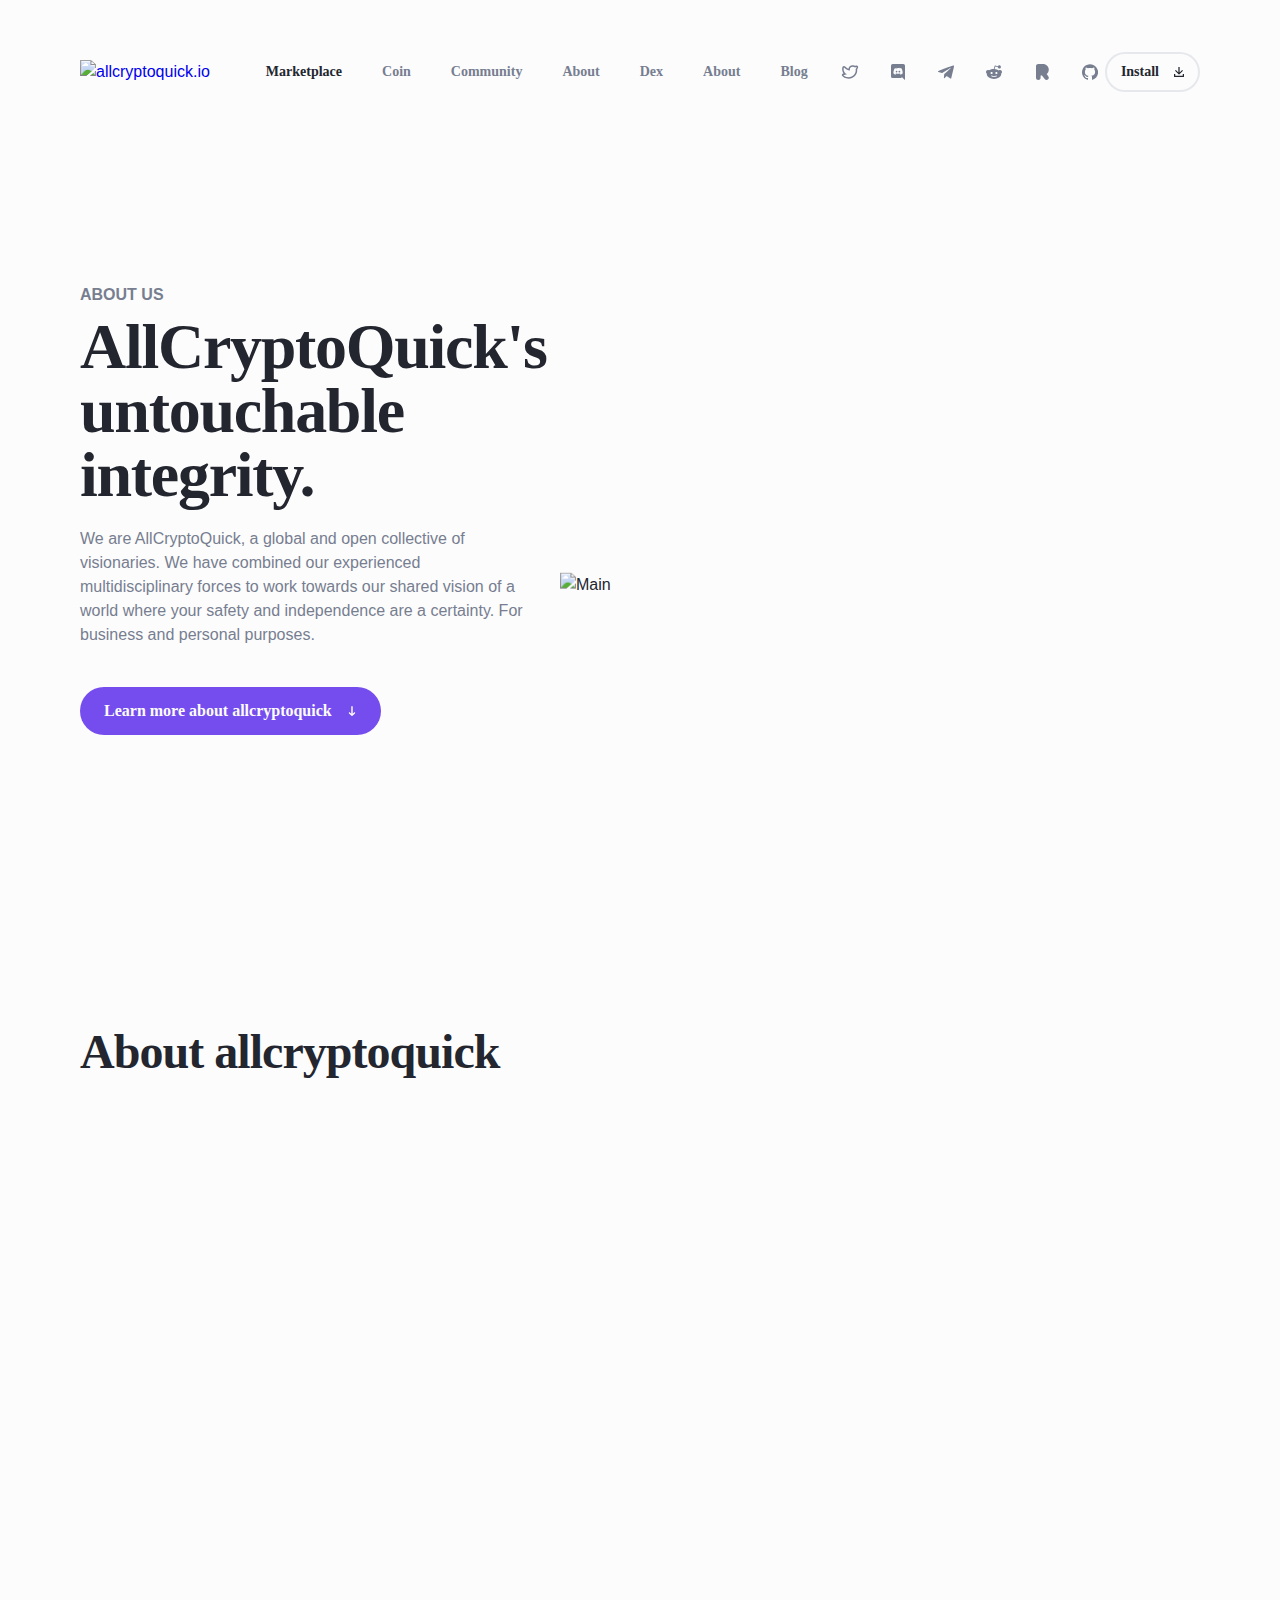
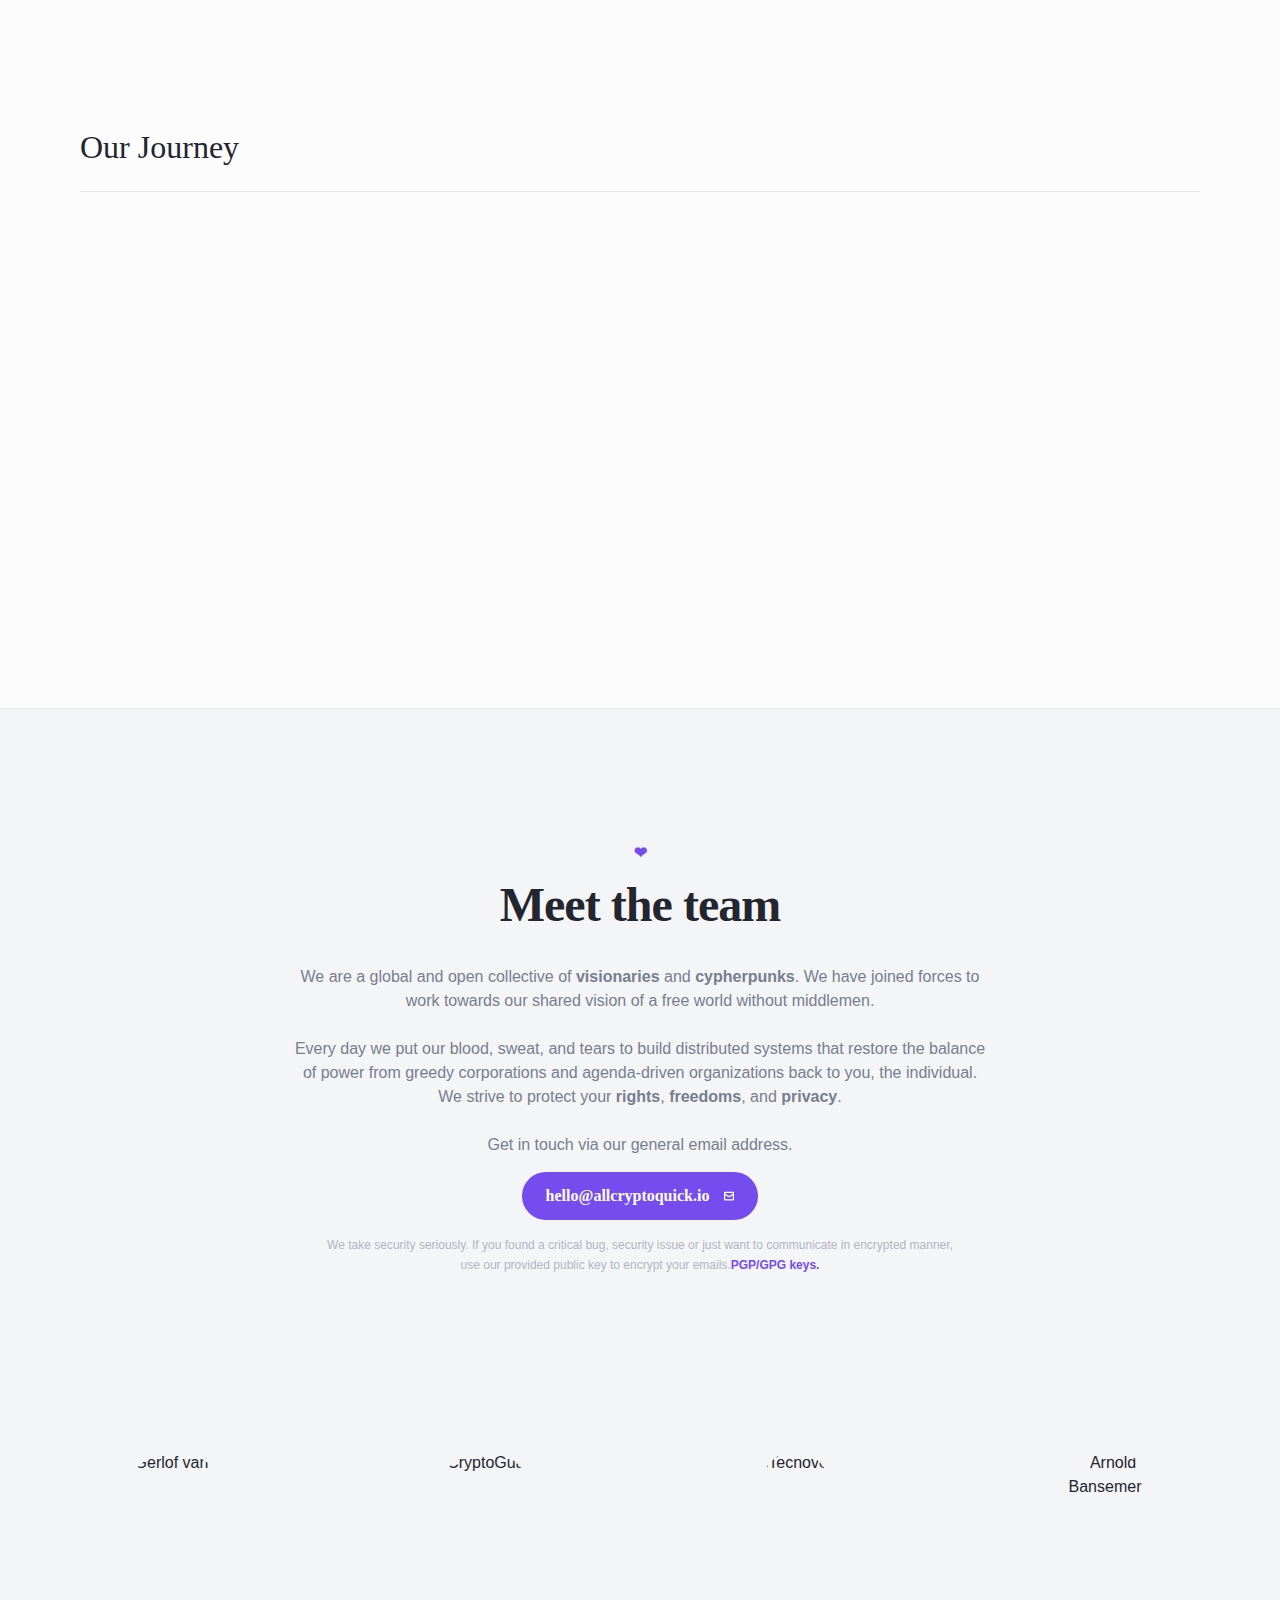
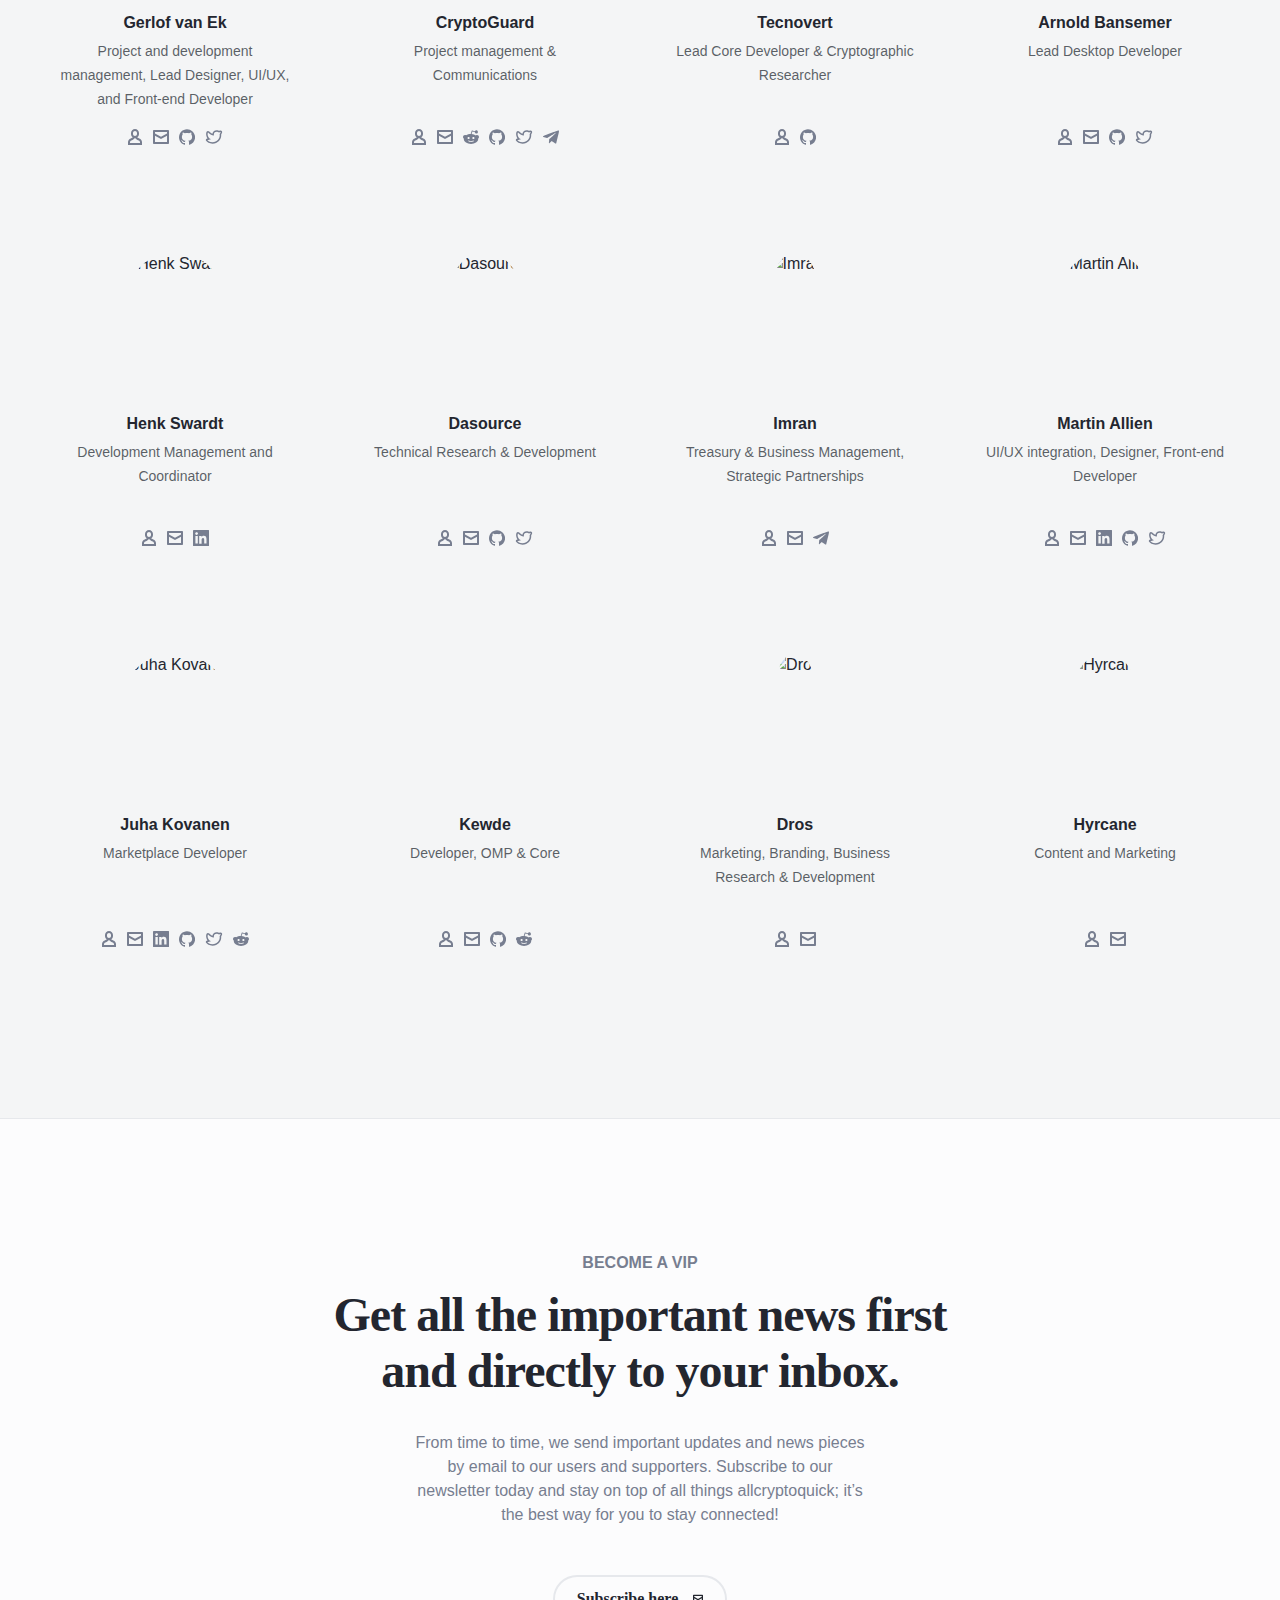
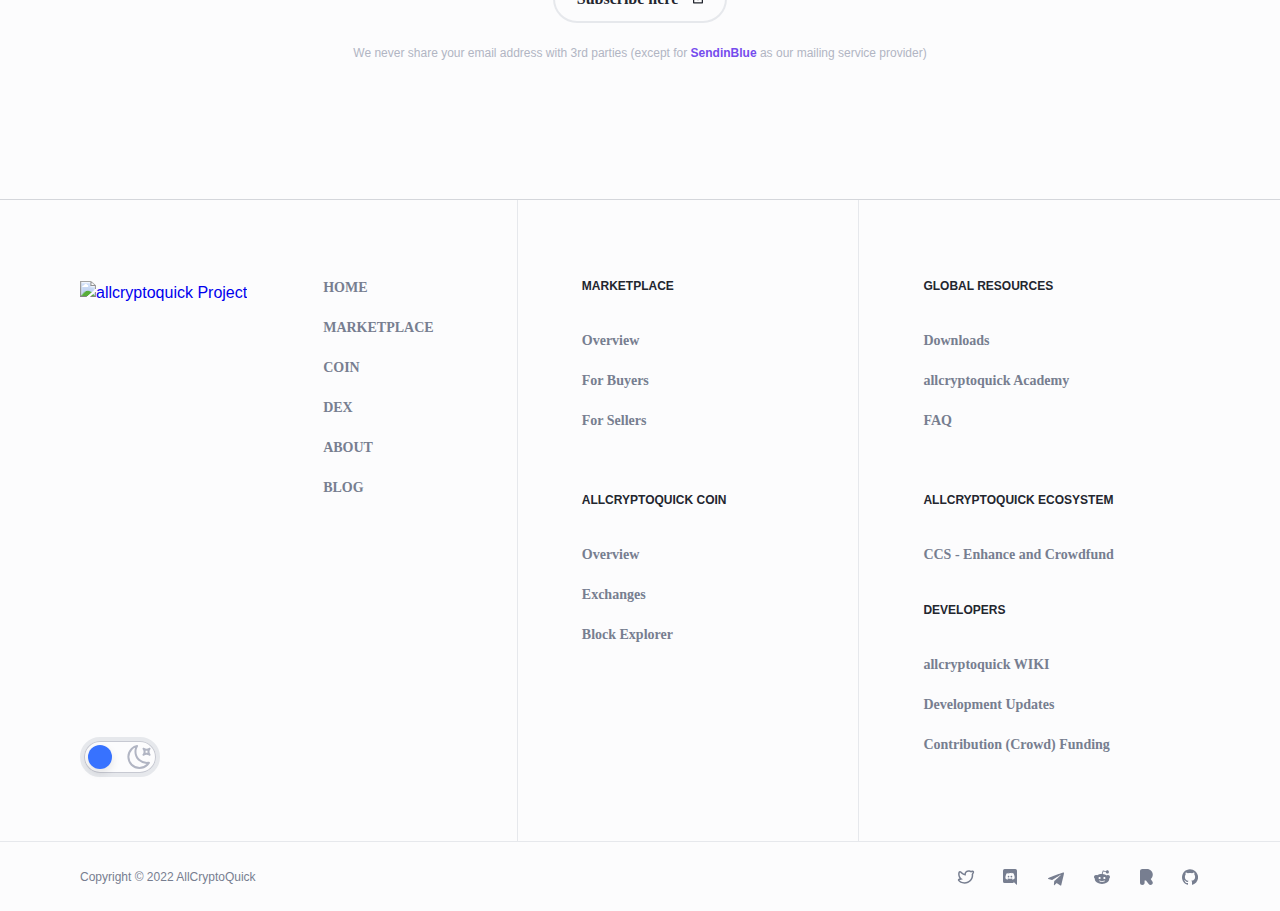
==== about.html @ 4523daea "Header Fix" ====
<!DOCTYPE html>
<html lang="en">
  <head>
    <meta charset="utf-8">
    <title>AllCryptoQuick.io - About</title>
    <meta http-equiv="X-UA-Compatible" content="IE=Edge">
    <meta name="viewport" content="width=device-width, initial-scale=1, maximum-scale=1.0, user-scalable=no">
    <meta name="format-detection" content="telephone=no">
    <link rel="apple-touch-icon" sizes="180x180" href="img/apple-touch-icon.png">
    <link rel="icon" type="image/png" sizes="32x32" href="img/favicon-32x32.png">
    <link rel="icon" type="image/png" sizes="16x16" href="img/favicon-16x16.png">
    <link rel="manifest" href="img/site.webmanifest">
    <link rel="mask-icon" href="img/safari-pinned-tab.svg" color="#5bbad5">
    <meta name="msapplication-TileColor" content="#da532c">
    <meta name="theme-color" content="#ffffff">
    <meta name="description" content="Cut off the middleman and live free with apps that respect your rights, freedoms, and privacy. A world of opportunities awaits you!">
    <meta name="twitter:card" content="summary">
    <meta name="twitter:site" content="@acqrocks">
    <meta name="twitter:title" content="Apps that respect your rights">
    <meta name="twitter:description" content="allcryptoquick.io - Apps that respect your rights">
    <meta name="twitter:creator" content="@allcryptoquick">
    <meta name="twitter:image" content="">
    <meta property="og:title" content="allcryptoquick.io - Apps that respect your rights">
    <meta property="og:type" content="Article">
    <meta property="og:url" content="https://allcryptoquick.io">
    <meta property="og:image" content="">
    <meta property="og:description" content="Cut off the middleman and live free with apps that respect your rights, freedoms, and privacy. A world of opportunities awaits you!">
    <meta property="og:site_name" content="allcryptoquick.io - Apps that respect your rights">
    <meta property="fb:admins" content="">
    <link rel="stylesheet" media="all" href="css/app.min.css">
    <script>
      var viewportmeta = document.querySelector('meta[name="viewport"]');
      if (viewportmeta) {
        if (screen.width < 375) {
          var newScale = screen.width / 375;
          viewportmeta.content = 'width=375, minimum-scale=' + newScale + ', maximum-scale=1.0, user-scalable=no, initial-scale=' + newScale + '';
        } else {
          viewportmeta.content = 'width=device-width, maximum-scale=1.0, initial-scale=1.0';
        }
      }
    </script>
  </head>
  <body>
    <script>
      console.log(localStorage.getItem('darkMode'));
      if (localStorage.getItem('darkMode') === "on") {
        document.body.classList.add("dark");
        document.addEventListener("DOMContentLoaded", function() {
          document.querySelector('.js-theme input').checked = true;
        });
      }
    </script>
    <!-- outer-->
    <div class="outer">
<!-- header-->
<header class="header js-header">
  <div class="header__center center"><a class="header__logo" href="https://allcryptoquick.io"><img class="some-icon" src="img/logo-dark.svg" alt="allcryptoquick.io"><img class="some-icon-dark" src="img/logo-light.svg" alt="allcryptoquick.io"></a>
    <div class="header__wrap js-header-wrap">
      <nav class="header__nav"><a class="header__link active" href="marketplace">Marketplace</a><a class="header__link" href="coin">Coin</a>
        <a class="header__link" href="https://allcryptoquick.com" target="_blank">Community</a>
        <a class="header__link" href="about">About</a>
        <a class="header__link" href="dex">Dex</a>
        <a class="header__link" href="about">About</a>
        <a class="header__link" href="https://allcryptoquick.news" target="_blank">Blog</a></nav>
      <div class="header__group">
        <div class="header__contacts">
          <div class="header__element">
            <div class="header__subtitle"></div>
            <div class="header__text"></div>
          </div>
        </div>
        <div class="header__socials"><a class="header__social" href="https://twitter.com/allcryptoquickproject" target="_blank" title="twitter">
            <svg class="icon icon-twitter">
              <use xlink:href="#icon-twitter"></use>
            </svg></a><a class="header__social" href="https://discord.me/allcryptoquick" target="_blank" title="Discord">
            <svg class="icon icon-discord">
              <use xlink:href="#icon-discord"></use>
            </svg></a><a class="header__social" href="https://t.me/allcryptoquick" target="_blank" title="Telegram">
            <svg class="icon icon-telegram">
              <use xlink:href="#icon-telegram"></use>
            </svg></a><a class="header__social" href="https://www.reddit.com/r/allcryptoquick/" target="_blank" title="Reddit">
            <svg class="icon icon-reddit">
              <use xlink:href="#icon-reddit"></use>
            </svg></a><a class="header__social" href="https://riot.im/app/#/room/#allcryptoquick:matrix.org" target="_blank" title="Riot/Element">
            <svg class="icon icon-riot">
              <use xlink:href="#icon-riot"></use>
            </svg></a><a class="header__social" href="https://github.com/AllcryptoquickDevelopment" target="_blank" title="Github">
            <svg class="icon icon-github">
              <use xlink:href="#icon-github"></use>
            </svg></a></div><a class="button button-stroke button-small header__button" href="downloads">Install
          <svg class="icon icon-download">
            <use xlink:href="#icon-download"></use>
          </svg></a>
      </div>
    </div><a class="button button-stroke button-small header__button" href="downloads">Install
      <svg class="icon icon-download">
        <use xlink:href="#icon-download"></use>
      </svg></a>
    <button class="header__burger js-header-burger"></button>
  </div>
</header>
      <!-- container-->
      <div class="outer__content">
        <div class="hero-about">
          <div class="hero-about__center center">
            <div class="hero-about__wrap">
              <div class="stage">About Us</div>
              <h1 class="hero-about__title h1">AllCryptoQuick's untouchable integrity.</h1>
              <div class="hero-about__text">We are AllCryptoQuick, a global and open collective of visionaries. We have combined our experienced multidisciplinary forces to work towards our shared vision of a world where your safety and independence are a certainty. For business and personal purposes.</div>
              <div class="hero-about__btns"><a class="button hero-about__button js-scroll" href="#about-allcryptoquick">Learn more about allcryptoquick
                  <svg class="icon icon-arrow-down">
                    <use xlink:href="#icon-arrow-down"></use>
                  </svg></a></div>
            </div>
            <div class="hero-about__gallery">
              <div class="hero-about__preview"><img class="some-icon" src="img/content/about/main-pic.png" alt="Main"><img class="some-icon-dark" src="img/content/about/main-pic-dark.png" alt="Main"></div>
              <div class="hero-about__preview" data-aos="animation-translate-up" data-aos-anchor=".hero-about__gallery"><img src="img/content/about/bag.png" alt="Bag"></div>
              <div class="hero-about__preview" data-aos="animation-translate-up" data-aos-delay="400" data-aos-anchor=".hero-about__gallery"><img src="img/content/about/cube.png" alt="Cube"></div>
            </div>
          </div>
        </div>
        <div class="section-aboutallcryptoquick aboutallcryptoquick" id="about-allcryptoquick">
          <div class="about-allcryptoquick__center center">
            <div class="about-allcryptoquick__row">
              <div class="about-allcryptoquick__col">
                <h2 class="about-allcryptoquick__title h2">About allcryptoquick</h2>
                <div class="about-allcryptoquick__info" data-aos="animation-opacity">allcryptoquick Project was formed on that basis, aiming to create technological solutions that shift the balance of power from corporate monopolies and other arbitrarinesses to you, the individual. <br> <br> The first solution we’ve built aspires to remove competition distortions in today’s e-commerce and protect the individual’s privacy. It’s to empower you, the individual, to freely choose how you want to participate in the digital world of commerce. Since its inception, allcryptoquick’s vision has attracted many brilliant minds full of energy and ideas to join us, creating the allcryptoquick ecosystem. People, technology, and ideas unite under a shared vision with a clear mission. <br> <br> Technically spoken, this means a peer to peer network, a strongly encrypted data exchange protocol, a programmable blockchain with strong privacy features, and the electronic currency PART—all combined to form the basis of the revolutionary AllCryptoQuick MARKETPLACE. <br> <br> We unite technology with the world’s most powerful force, the people and their ideas, to provide everyone access and equal opportunities in global e-commerce.</div>
              </div>
              <div class="about-allcryptoquick__col">
                <div class="about-allcryptoquick__preview"><img src="img/content/about/about-allcryptoquick.png" alt=""></div>
              </div>
            </div>
            <div class="about-allcryptoquick__row">
              <div class="about-allcryptoquick__col-two">
                <div class="about-allcryptoquick__title-second">Our Journey</div>
                <div class="about-allcryptoquick__info" data-aos="animation-opacity">allcryptoquick Project was formed on that basis, aiming to create technological solutions that shift the balance of power from corporate monopolies and other arbitrarinesses to you, the individual. <br> <br> The first solution we’ve built aspires to remove competition distortions in today’s e-commerce and protect the individual’s privacy. It’s to empower you, the individual, to freely choose how you want to participate in the digital world of commerce. Since its inception, allcryptoquick’s vision has attracted many brilliant minds full of energy and ideas to join us, creating the allcryptoquick ecosystem. People, technology, and ideas unite under a shared vision with a clear mission. <br> <br> Technically spoken, this means a peer to peer network, a strongly encrypted data exchange protocol, a programmable blockchain with strong privacy features, and the electronic currency PART—all combined to form the basis of the revolutionary AllCryptoQuick MARKETPLACE. <br> <br> We unite technology with the world’s most powerful force, the people and their ideas, to provide everyone access and equal opportunities in global e-commerce.</div>
              </div>
            </div>
          </div>
        </div>
        <div class="section-bg section-border-top team-intro">
          <div class="team-intro__center center">
            <div class="stage"><span>❤</span></div>
            <h2 class="team-intro__title h2">Meet the team</h2>
            <div class="team-intro__text">We are a global and open collective of <b>visionaries</b> and <b>cypherpunks</b>. We have joined forces to work towards our shared vision of a free world without middlemen. <br><br>Every day we put our blood, sweat, and tears to build distributed systems that restore the balance of power from greedy corporations and agenda-driven organizations back to you, the individual. We strive to protect your <b>rights</b>, <b>freedoms</b>, and <b>privacy</b>.</div>
            <div class="team-intro__text"><br> Get in touch via our general email address.</div>
            <div class="team-intro__btns"><a class="button team-intro__button" href="mailto:hello@allcryptoquick.io">hello@allcryptoquick.io
                <svg class="icon icon-email">
                  <use xlink:href="#icon-email"></use>
                </svg></a></div>
            <div class="team-intro__note"> We take security seriously. If you found a critical bug, security issue or just want to communicate in encrypted manner,<br> use our provided public key to encrypt your emails.<a href="files/core.allcryptoquick.io_pub.asc">PGP/GPG keys.</a></div>
          </div>
        </div>
        <div class="section-bg">
          <div class="team-list__center center">
            <div class="team-list__info" data-aos="animation-scale-top" data-aos-duration="600"></div>
            <div class="team-list__team">
              <div class="team-list__user">
                <div class="team-list__ava"><img src="img/content/team/gerlof.jpg" alt="Gerlof van Ek"></div>
                <div class="team-list__name">Gerlof van Ek</div>
                <div class="team-list__post">Project and development management, Lead Designer, UI/UX, and Front-end Developer</div>
                <div class="team-list__socials"><a class="team-list__social" href="" target="_blank" title="Slack/Riot/Forum handle: crz">
                    <svg class="icon icon-handle">
                      <use xlink:href="#icon-handle"></use>
                    </svg></a><a class="team-list__social" href="mailto:gerlof@allcryptoquick.io" target="_blank" title="email">
                    <svg class="icon icon-email">
                      <use xlink:href="#icon-email"></use>
                    </svg></a><a class="team-list__social" href="https://github.com/gerlofvanek" target="_blank" title="github">
                    <svg class="icon icon-github">
                      <use xlink:href="#icon-github"></use>
                    </svg></a><a class="team-list__social" href="https://twitter.com/gerlof" target="_blank" title="twitter">
                    <svg class="icon icon-twitter">
                      <use xlink:href="#icon-twitter"></use>
                    </svg></a></div>
              </div>
              <div class="team-list__user">
                <div class="team-list__ava"><img src="img/content/team/blank-avatar.png" alt="CryptoGuard"></div>
                <div class="team-list__name">CryptoGuard</div>
                <div class="team-list__post">Project management & Communications</div>
                <div class="team-list__socials"><a class="team-list__social" href="" target="_blank" title="Slack/Riot/Forum handle: cryptoguard">
                    <svg class="icon icon-handle">
                      <use xlink:href="#icon-handle"></use>
                    </svg></a><a class="team-list__social" href="mailto:cryptoguard@allcryptoquick.io" target="_blank" title="email">
                    <svg class="icon icon-email">
                      <use xlink:href="#icon-email"></use>
                    </svg></a><a class="team-list__social" href="https://www.reddit.com/user/CryptoGuard" target="_blank" title="reddit">
                    <svg class="icon icon-reddit">
                      <use xlink:href="#icon-reddit"></use>
                    </svg></a><a class="team-list__social" href="https://github.com/cryptoguard" target="_blank" title="github">
                    <svg class="icon icon-github">
                      <use xlink:href="#icon-github"></use>
                    </svg></a><a class="team-list__social" href="https://twitter.com/crypt0guard" target="_blank" title="twitter">
                    <svg class="icon icon-twitter">
                      <use xlink:href="#icon-twitter"></use>
                    </svg></a><a class="team-list__social" href="https://t.me/Cryptoguard" target="_blank" title="telegram">
                    <svg class="icon icon-telegram">
                      <use xlink:href="#icon-telegram"></use>
                    </svg></a></div>
              </div>
              <div class="team-list__user">
                <div class="team-list__ava"><img src="img/content/team/blank-avatar.png" alt="Tecnovert"></div>
                <div class="team-list__name">Tecnovert</div>
                <div class="team-list__post">Lead Core Developer & Cryptographic Researcher</div>
                <div class="team-list__socials"><a class="team-list__social" href="" target="_blank" title="Slack/Riot/Forum handle: tecnovert">
                    <svg class="icon icon-handle">
                      <use xlink:href="#icon-handle"></use>
                    </svg></a><a class="team-list__social" href="https://github.com/tecnovert" target="_blank" title="github">
                    <svg class="icon icon-github">
                      <use xlink:href="#icon-github"></use>
                    </svg></a></div>
              </div>
              <div class="team-list__user">
                <div class="team-list__ava"><img src="img/content/team/arnold.jpg" alt="Arnold Bansemer"></div>
                <div class="team-list__name">Arnold Bansemer</div>
                <div class="team-list__post">Lead Desktop Developer</div>
                <div class="team-list__socials"><a class="team-list__social" href="" target="_blank" title="Slack/Riot/Forum handle: ZaSmillingIdiot">
                    <svg class="icon icon-handle">
                      <use xlink:href="#icon-handle"></use>
                    </svg></a><a class="team-list__social" href="mailto:arnold@allcryptoquick.io" target="_blank" title="email">
                    <svg class="icon icon-email">
                      <use xlink:href="#icon-email"></use>
                    </svg></a><a class="team-list__social" href="https://github.com/zaSmilingIdiot" target="_blank" title="github">
                    <svg class="icon icon-github">
                      <use xlink:href="#icon-github"></use>
                    </svg></a><a class="team-list__social" href="https://twitter.com/zasmilingidiot" target="_blank" title="twitter">
                    <svg class="icon icon-twitter">
                      <use xlink:href="#icon-twitter"></use>
                    </svg></a></div>
              </div>
              <div class="team-list__user">
                <div class="team-list__ava"><img src="img/content/team/henk.jpg" alt="Henk Swardt"></div>
                <div class="team-list__name">Henk Swardt</div>
                <div class="team-list__post">Development Management and Coordinator</div>
                <div class="team-list__socials"><a class="team-list__social" href="" target="_blank" title="Slack/Riot/Forum handle: Pinnocio">
                    <svg class="icon icon-handle">
                      <use xlink:href="#icon-handle"></use>
                    </svg></a><a class="team-list__social" href="mailto:henk@allcryptoquick.io" target="_blank" title="email">
                    <svg class="icon icon-email">
                      <use xlink:href="#icon-email"></use>
                    </svg></a><a class="team-list__social" href="https://www.linkedin.com/in/hswardt/" target="_blank" title="github">
                    <svg class="icon icon-linkedin">
                      <use xlink:href="#icon-linkedin"></use>
                    </svg></a></div>
              </div>
              <div class="team-list__user">
                <div class="team-list__ava"><img src="img/content/team/blank-avatar.png" alt="Dasource"></div>
                <div class="team-list__name">Dasource</div>
                <div class="team-list__post">Technical Research & Development</div>
                <div class="team-list__socials"><a class="team-list__social" href="" target="_blank" title="Slack/Riot/Forum handle: dasource">
                    <svg class="icon icon-handle">
                      <use xlink:href="#icon-handle"></use>
                    </svg></a><a class="team-list__social" href="mailto:shazzy@allcryptoquick.io" target="_blank" title="email">
                    <svg class="icon icon-email">
                      <use xlink:href="#icon-email"></use>
                    </svg></a><a class="team-list__social" href="https://github.com/dasource" target="_blank" title="github">
                    <svg class="icon icon-github">
                      <use xlink:href="#icon-github"></use>
                    </svg></a><a class="team-list__social" href="https://twitter.com/dasource_" target="_blank" title="twitter">
                    <svg class="icon icon-twitter">
                      <use xlink:href="#icon-twitter"></use>
                    </svg></a></div>
              </div>
              <div class="team-list__user">
                <div class="team-list__ava"><img src="img/content/team/blank-avatar.png" alt="Imran"></div>
                <div class="team-list__name">Imran</div>
                <div class="team-list__post">Treasury & Business Management, Strategic Partnerships</div>
                <div class="team-list__socials"><a class="team-list__social" href="" target="_blank" title="Slack/Riot/Forum handle: imyb">
                    <svg class="icon icon-handle">
                      <use xlink:href="#icon-handle"></use>
                    </svg></a><a class="team-list__social" href="mailto:imran@allcryptoquick.io" target="_blank" title="email">
                    <svg class="icon icon-email">
                      <use xlink:href="#icon-email"></use>
                    </svg></a><a class="team-list__social" href="https://t.me/imyb_part" target="_blank" title="telegram">
                    <svg class="icon icon-telegram">
                      <use xlink:href="#icon-telegram"></use>
                    </svg></a></div>
              </div>
              <div class="team-list__user">
                <div class="team-list__ava"><img src="img/content/team/allien.jpg" alt="Martin Allien"></div>
                <div class="team-list__name">Martin Allien</div>
                <div class="team-list__post">UI/UX integration, Designer, Front-end Developer</div>
                <div class="team-list__socials"><a class="team-list__social" href="" target="_blank" title="Slack/Riot/Forum handle: allien">
                    <svg class="icon icon-handle">
                      <use xlink:href="#icon-handle"></use>
                    </svg></a><a class="team-list__social" href="mailto:martin@allcryptoquick.io" target="_blank" title="email">
                    <svg class="icon icon-email">
                      <use xlink:href="#icon-email"></use>
                    </svg></a><a class="team-list__social" href="https://www.linkedin.com/in/martinallien/" target="_blank" title="linkedin">
                    <svg class="icon icon-linkedin">
                      <use xlink:href="#icon-linkedin"></use>
                    </svg></a><a class="team-list__social" href="https://github.com/allienworks" target="_blank" title="github">
                    <svg class="icon icon-github">
                      <use xlink:href="#icon-github"></use>
                    </svg></a><a class="team-list__social" href="https://twitter.com/allienworks" target="_blank" title="twitter">
                    <svg class="icon icon-twitter">
                      <use xlink:href="#icon-twitter"></use>
                    </svg></a></div>
              </div>
              <div class="team-list__user">
                <div class="team-list__ava"><img src="img/content/team/juha.jpg" alt="Juha Kovanen"></div>
                <div class="team-list__name">Juha Kovanen</div>
                <div class="team-list__post">Marketplace Developer</div>
                <div class="team-list__socials"><a class="team-list__social" href="" target="_blank" title="Slack/Riot/Forum handle: ludx">
                    <svg class="icon icon-handle">
                      <use xlink:href="#icon-handle"></use>
                    </svg></a><a class="team-list__social" href="mailto:juha@allcryptoquick.io" target="_blank" title="email">
                    <svg class="icon icon-email">
                      <use xlink:href="#icon-email"></use>
                    </svg></a><a class="team-list__social" href="https://linkedin.com/in/juhakovanen" target="_blank" title="linkedin">
                    <svg class="icon icon-linkedin">
                      <use xlink:href="#icon-linkedin"></use>
                    </svg></a><a class="team-list__social" href="https://github.com/xludx" target="_blank" title="github">
                    <svg class="icon icon-github">
                      <use xlink:href="#icon-github"></use>
                    </svg></a><a class="team-list__social" href="https://twitter.com/ludx" target="_blank" title="twitter">
                    <svg class="icon icon-twitter">
                      <use xlink:href="#icon-twitter"></use>
                    </svg></a><a class="team-list__social" href="https://reddit.com/u/ludx" target="_blank" title="reddit">
                    <svg class="icon icon-reddit">
                      <use xlink:href="#icon-reddit"></use>
                    </svg></a></div>
              </div>
              <div class="team-list__user">
                <div class="team-list__ava"><img src="img/content/team/blank-avatar.png" alt=""></div>
                <div class="team-list__name">Kewde</div>
                <div class="team-list__post">Developer, OMP & Core</div>
                <div class="team-list__socials"><a class="team-list__social" href="" target="_blank" title="Slack/Riot/Forum handle: kewde">
                    <svg class="icon icon-handle">
                      <use xlink:href="#icon-handle"></use>
                    </svg></a><a class="team-list__social" href="mailto:kewde@allcryptoquick.io" target="_blank" title="email">
                    <svg class="icon icon-email">
                      <use xlink:href="#icon-email"></use>
                    </svg></a><a class="team-list__social" href="https://github.com/kewde" target="_blank" title="github">
                    <svg class="icon icon-github">
                      <use xlink:href="#icon-github"></use>
                    </svg></a><a class="team-list__social" href="https://reddit.com/u/kewde" target="_blank" title="reddit">
                    <svg class="icon icon-reddit">
                      <use xlink:href="#icon-reddit"></use>
                    </svg></a></div>
              </div>
              <div class="team-list__user">
                <div class="team-list__ava"><img src="img/content/team/blank-avatar.png" alt="Dros"></div>
                <div class="team-list__name">Dros</div>
                <div class="team-list__post">Marketing, Branding, Business Research & Development</div>
                <div class="team-list__socials"><a class="team-list__social" href="" target="_blank" title="Slack/Riot/Forum handle: dros">
                    <svg class="icon icon-handle">
                      <use xlink:href="#icon-handle"></use>
                    </svg></a><a class="team-list__social" href="mailto:dros@allcryptoquick.io" target="_blank" title="email">
                    <svg class="icon icon-email">
                      <use xlink:href="#icon-email"></use>
                    </svg></a></div>
              </div>
              <div class="team-list__user">
                <div class="team-list__ava"><img src="img/content/team/blank-avatar.png" alt="Hyrcane"></div>
                <div class="team-list__name">Hyrcane</div>
                <div class="team-list__post">Content and Marketing</div>
                <div class="team-list__socials"><a class="team-list__social" href="" target="_blank" title="Slack/Riot/Forum handle: Hyrcane">
                    <svg class="icon icon-handle">
                      <use xlink:href="#icon-handle"></use>
                    </svg></a><a class="team-list__social" href="mailto:hyrcane@allcryptoquick.io" target="_blank" title="email">
                    <svg class="icon icon-email">
                      <use xlink:href="#icon-email"></use>
                    </svg></a></div>
              </div>
            </div>
          </div>
        </div>
        <div class="section-border-top newsletter">
          <div class="newsletter__center center">
            <div class="stage">Become a VIP</div>
            <h2 class="newsletter__title h2">Get all the important news first and directly to your inbox.</h2>
            <div class="newsletter__text">From time to time, we send important updates and news pieces by email to our users and supporters. Subscribe to our newsletter today and stay on top of all things allcryptoquick; it’s the best way for you to stay connected!</div><a class="button-stroke newsletter__button" href="https://e716e794.sibforms.com/serve/[base64]" target="_blank">Subscribe here
              <svg class="icon icon-email">
                <use xlink:href="#icon-email"></use>
              </svg></a>
            <div class="newsletter__note">We never share your email address with 3rd parties (except for <a href="https://sendinblue.com" target="_blank">SendinBlue</a> as our mailing service provider)</div>
          </div>
        </div>
      </div>
      <!-- footer-->
      <footer class="footer">
        <div class="footer__body">
          <div class="footer__center center">
            <div class="footer__col">
              <div class="footer__box"><a class="footer__logo" href="https://allcryptoquick.io"><img class="some-icon" src="img/logo-dark.svg" alt="allcryptoquick Project"><img class="some-icon-dark" src="img/logo-light.svg" alt="allcryptoquick Project"></a>
                <label class="theme js-theme">
                  <input class="theme__input" type="checkbox"/><span class="theme__inner"><span class="theme__box"></span><span class="theme__icon">
                      <svg class="icon icon-moon">
                        <use xlink:href="#icon-moon"></use>
                      </svg>
                      <svg class="icon icon-sun">
                        <use xlink:href="#icon-sun"></use>
                      </svg></span></span>
                </label>
              </div>
              <div class="footer__item">
                <div class="footer__category"></div>
                <div class="footer__menu"><a class="footer__link" href="index">HOME</a><a class="footer__link" href="marketplace">MARKETPLACE</a><a class="footer__link" href="coin">COIN</a><a class="footer__link link-off" href="javascript:void(0)">DEX</a><a class="footer__link" href="about">ABOUT</a><a class="footer__link" href="https://allcryptoquick.news" target="_blank">BLOG</a></div>
              </div>
            </div>
            <div class="footer__col">
              <div class="footer__category">marketplace</div>
              <div class="footer__menu"><a class="footer__link" href="marketplace">Overview</a><a class="footer__link" href="buyer">For Buyers</a><a class="footer__link" href="seller">For Sellers</a><!-- a.footer__link(href="#") Help & Support -->
<!-- a.footer__link(href="downloads") Downloads -->
                <div class="footer__category-second">allcryptoquick Coin</div>
                <div class="footer__menu"><a class="footer__link" href="coin">Overview</a><a class="footer__link" href="coin#exchanges">Exchanges</a><a class="footer__link" href="https://explorer.allcryptoquick.io" target="_blank">Block Explorer</a><!-- a.footer__link(href="#") Help & Support -->
<!-- a.footer__link(href="downloads") Downloads -->
                </div>
              </div>
            </div>
            <div class="footer__col">
              <div class="footer__category">Global Resources</div>
              <div class="footer__menu"><a class="footer__link" href="downloads">Downloads</a><a class="footer__link" href="https://academy.allcryptoquick.io" target="_blank">allcryptoquick Academy</a><a class="footer__link" href="https://academy.allcryptoquick.io/en/latest/faq/faq_mp_general_overview.html" target="_blank">FAQ</a><!--  a.footer__link(href="#") Roadmaps  -->
                <div class="footer__category-second">allcryptoquick Ecosystem</div>
                <div class="footer__menu"><a class="footer__link" href="https://ccs.allcryptoquick.io" target="_blank">CCS - Enhance and Crowdfund</a></div>
                <div class="footer__category-second">Developers</div>
                <div class="footer__menu"><a class="footer__link" href="https://allcryptoquick.wiki" target="_blank">allcryptoquick WIKI</a><a class="footer__link" href="https://allcryptoquick.news/tag/progress-report" target="_blank">Development Updates</a><!-- a.footer__link(href="#") Bug Bounties  --><a class="footer__link" href="https://ccs.allcryptoquick.io" target="_blank">Contribution (Crowd) Funding</a><!-- a.footer__link(href="#") Treasury Proposals  --><a class="footer__link" href="#"></a><!-- a.footer__link(href="#") Code Audit  -->
<!-- a.footer__link(href="#") Report Issues  -->
                </div>
              </div>
            </div>
          </div>
        </div>
        <div class="footer__bottom">
          <div class="footer__center center">
            <div class="footer__copyright">Copyright © 2022 AllCryptoQuick</div>
            <div class="footer__socials"><a class="footer__social" href="https://twitter.com/allcryptoquickproject" target="_blank" title="twitter">
                <svg class="icon icon-twitter">
                  <use xlink:href="#icon-twitter"></use>
                </svg></a><a class="footer__social" href="https://discord.me/allcryptoquick" target="_blank" title="Discord">
                <svg class="icon icon-discord">
                  <use xlink:href="#icon-discord"></use>
                </svg></a><a class="header__social" href="https://t.me/allcryptoquick" target="_blank" title="Telegram">
                <svg class="icon icon-telegram">
                  <use xlink:href="#icon-telegram"></use>
                </svg></a><a class="footer__social" href="https://www.reddit.com/r/allcryptoquick/" target="_blank" title="Reddit">
                <svg class="icon icon-reddit">
                  <use xlink:href="#icon-reddit"></use>
                </svg></a><a class="footer__social" href="https://riot.im/app/#/room/#allcryptoquick:matrix.org" target="_blank" title="Riot/Element">
                <svg class="icon icon-riot">
                  <use xlink:href="#icon-riot"></use>
                </svg></a><a class="footer__social" href="https://github.com/AllcryptoquickDevelopment" target="_blank" title="Github">
                <svg class="icon icon-github">
                  <use xlink:href="#icon-github"></use>
                </svg></a></div>
          </div>
        </div>
      </footer>
    </div>
    <!-- scripts-->
    <script src="js/lib/jquery.min.js"></script>
    <script src="js/lib/download.js"></script>
    <script src="js/lib/slick.min.js"></script>
    <script src="js/lib/jquery.nice-select.min.js"></script>
    <script src="js/lib/jquery.magnific-popup.min.js"></script>
    <script src="js/lib/aos.js"></script>
    <script src="js/lib/simpleParallax.min.js"></script>
    <script src="js/app.js"></script>
    <!-- svg sprite-->
    <div style="display: none"><svg width="0" height="0">
<symbol xmlns="http://www.w3.org/2000/svg" viewBox="0 0 16 16" id="icon-handle">
<path d="M12.311,9.527c-1.161-0.393-1.85-0.825-2.143-1.175C11.268,7.639,12,6.406,12,5V4c0-2.206-1.794-4-4-4 S4,1.794,4,4v1c0,1.406,0.732,2.639,1.832,3.352C5.54,8.702,4.851,9.134,3.69,9.527C2.081,10.07,1,11.57,1,13.26V16h14v-2.74 C15,11.57,13.919,10.07,12.311,9.527z M6,4c0-1.103,0.897-2,2-2s2,0.897,2,2v1c0,1.103-0.897,2-2,2S6,6.103,6,5V4z M13,14H3v-0.74 c0-0.831,0.534-1.569,1.33-1.838c1.845-0.624,3-1.436,3.452-2.422h0.436c0.452,0.986,1.607,1.798,3.453,2.422 C12.466,11.69,13,12.429,13,13.26V14z"></path>
</symbol>
<symbol xmlns="http://www.w3.org/2000/svg" viewBox="0 0 16 16" id="icon-email">
<path d="M15,1H1C0.448,1,0,1.447,0,2v12c0,0.553,0.448,1,1,1h14c0.552,0,1-0.447,1-1V2C16,1.447,15.552,1,15,1z M14,13H2V6.723l5.504,3.145c0.308,0.176,0.685,0.176,0.992,0L14,6.723V13z M14,4.42L8,7.849L2,4.42V3h12V4.42z"></path>
</symbol>
<symbol xmlns="http://www.w3.org/2000/svg" viewBox="0 0 16 16" id="icon-linkedin">
<path d="M15.3,0H0.7C0.3,0,0,0.3,0,0.7v14.7C0,15.7,0.3,16,0.7,16h14.7c0.4,0,0.7-0.3,0.7-0.7V0.7 C16,0.3,15.7,0,15.3,0z M4.7,13.6H2.4V6h2.4V13.6z M3.6,5C2.8,5,2.2,4.3,2.2,3.6c0-0.8,0.6-1.4,1.4-1.4c0.8,0,1.4,0.6,1.4,1.4 C4.9,4.3,4.3,5,3.6,5z M13.6,13.6h-2.4V9.9c0-0.9,0-2-1.2-2c-1.2,0-1.4,1-1.4,2v3.8H6.2V6h2.3v1h0c0.3-0.6,1.1-1.2,2.2-1.2 c2.4,0,2.8,1.6,2.8,3.6V13.6z"></path>
</symbol>
<symbol xmlns="http://www.w3.org/2000/svg" viewBox="0 0 16 16" id="icon-chart">
<path d="M9,0H7C6.4,0,6,0.4,6,1v14c0,0.6,0.4,1,1,1h2c0.6,0,1-0.4,1-1V1C10,0.4,9.6,0,9,0z M3,10H1c-0.6,0-1,0.4-1,1v4c0,0.6,0.4,1,1,1h2c0.6,0,1-0.4,1-1v-4C4,10.4,3.6,10,3,10z M15,5h-2c-0.6,0-1,0.4-1,1v9c0,0.6,0.4,1,1,1h2c0.6,0,1-0.4,1-1V6C16,5.4,15.6,5,15,5z"></path>
</symbol>
<symbol xmlns="http://www.w3.org/2000/svg" viewBox="0 0 16 16" id="icon-block">
<path d="M8,6.523l6-3.334L8.486.126a1,1,0,0,0-.972,0L2,3.189Z M9,8.255v7.333l5.486-3.048A1,1,0,0,0,15,11.666V4.922Z M7,8.255,1,4.922v6.744a1,1,0,0,0,.514.874L7,15.588Z"></path>
</symbol>
<symbol xmlns="http://www.w3.org/2000/svg" viewBox="0 0 16 16" id="icon-cart">
<path d="M15,3H4.5L4,0.8C3.9,0.3,3.5,0,3,0H0v2h2.2L4,10.2C4.1,10.7,4.5,11,5,11h8c0.4,0,0.8-0.3,0.9-0.7l2-6 C16.1,3.8,15.8,3,15,3z"></path>
<circle cx="5" cy="14" r="2"></circle> <circle cx="13" cy="14" r="2"></circle>
</symbol>
<symbol xmlns="http://www.w3.org/2000/svg" viewBox="0 0 16 16" id="icon-shop">
<path d="M13.9,0.5C13.7,0.2,13.4,0,13,0H3C2.6,0,2.3,0.2,2.1,0.5C0,4.5,0,4.7,0,5c0,1.1,0.9,2,2,2v8c0,0.6,0.4,1,1,1 h10c0.6,0,1-0.4,1-1V7c1.1,0,2-0.9,2-2C16,4.7,16,4.5,13.9,0.5z M10,14v-4H6v4H4V6.7C4.3,6.9,4.6,7,5,7c0.6,0,1.1-0.3,1.5-0.7 C6.9,6.7,7.4,7,8,7s1.1-0.3,1.5-0.7C9.9,6.7,10.4,7,11,7c0.4,0,0.7-0.1,1-0.3V14H10z"></path>
</symbol>
<symbol xmlns="http://www.w3.org/2000/svg" viewBox="0 0 16 16" id="icon-arrow-right">
<path d="M10.39 3.153c.464-.428 1.187-.399 1.615.065l3.692 4c.404.438.404 1.113 0 1.55l-3.692 4c-.428.464-1.151.493-1.615.065s-.493-1.151-.065-1.615l1.922-2.082H1.143C.512 9.136 0 8.624 0 7.993S.512 6.85 1.143 6.85h11.104l-1.922-2.082c-.428-.464-.399-1.187.065-1.615z"></path>
</symbol>
<symbol xmlns="http://www.w3.org/2000/svg" viewBox="0 0 16 16" id="icon-link">
<path d="M11,0C9.7,0,8.4,0.5,7.5,1.5L6.3,2.6C5.9,3,5.9,3.6,6.3,4s1,0.4,1.4,0l1.2-1.2c1.1-1.1,3.1-1.1,4.2,0 C13.7,3.4,14,4.2,14,5s-0.3,1.6-0.9,2.1L12,8.3c-0.4,0.4-0.4,1,0,1.4c0.2,0.2,0.5,0.3,0.7,0.3s0.5-0.1,0.7-0.3l1.2-1.2 C15.5,7.6,16,6.3,16,5s-0.5-2.6-1.5-3.5C13.6,0.5,12.3,0,11,0z M8.3,12l-1.2,1.2c-1.1,1.1-3.1,1.1-4.2,0C2.3,12.6,2,11.8,2,11s0.3-1.6,0.9-2.1L4,7.7c0.4-0.4,0.4-1,0-1.4 s-1-0.4-1.4,0L1.5,7.5C0.5,8.4,0,9.7,0,11s0.5,2.6,1.5,3.5C2.4,15.5,3.7,16,5,16s2.6-0.5,3.5-1.5l1.2-1.2c0.4-0.4,0.4-1,0-1.4 S8.7,11.6,8.3,12z M9.4,5.2L5.2,9.4c-0.4,0.4-0.4,1,0,1.4c0.2,0.2,0.5,0.3,0.7,0.3s0.5-0.1,0.7-0.3l4.2-4.2 c0.4-0.4,0.4-1,0-1.4C10.4,4.8,9.8,4.8,9.4,5.2z"></path>
</symbol>
<symbol xmlns="http://www.w3.org/2000/svg" viewBox="0 0 16 16" id="icon-arrow-bottom">
<path d="M15.039 3.961c-.653-.653-1.713-.653-2.366 0L8 8.634 3.327 3.961c-.653-.653-1.713-.653-2.366 0s-.653 1.713 0 2.366l5.856 5.856c.653.653 1.713.653 2.366 0l5.856-5.856c.653-.653.653-1.713 0-2.366z"></path>
</symbol>
<symbol xmlns="http://www.w3.org/2000/svg" viewBox="0 0 16 16" id="icon-arrow-right-empty">
<path d="M5.551 15.665l-.1.089c-.449.355-1.102.326-1.517-.089-.446-.446-.446-1.17 0-1.616h0l6.048-6.05-6.048-6.048-.089-.1C3.491 1.403 3.52.749 3.935.335c.446-.446 1.17-.446 1.616 0h0l6.857 6.857.089.1c.355.449.326 1.102-.089 1.517h0l-6.857 6.857z"></path>
</symbol>
<symbol xmlns="http://www.w3.org/2000/svg" viewBox="0 0 16 16" id="icon-arrow-down">
<path d="M12.833 10.39c.428.464.399 1.187-.065 1.615l-4 3.692c-.438.404-1.113.404-1.55 0l-4-3.692c-.464-.428-.493-1.151-.065-1.615s1.151-.493 1.615-.065l2.082 1.922V1.143C6.85.512 7.362 0 7.993 0s1.143.512 1.143 1.143v11.104l2.082-1.922c.464-.428 1.187-.399 1.615.065z"></path>
</symbol>
<symbol xmlns="http://www.w3.org/2000/svg" viewBox="0 0 16 16" id="icon-arrow-prev">
<path d="M5.61 13.697c-.464.428-1.187.399-1.615-.065l-3.692-4c-.404-.438-.404-1.113 0-1.55l3.692-4c.428-.464 1.151-.493 1.615-.065s.493 1.151.065 1.615L3.753 7.714h11.104c.631 0 1.143.512 1.143 1.143S15.488 10 14.857 10H3.753l1.922 2.082c.428.464.399 1.187-.065 1.615z"></path>
</symbol>
<symbol xmlns="http://www.w3.org/2000/svg" viewBox="0 0 16 16" id="icon-arrow-next">
<path d="M10.39 3.303c.464-.428 1.187-.399 1.615.065l3.692 4c.404.438.404 1.113 0 1.55l-3.692 4c-.428.464-1.151.493-1.615.065s-.493-1.151-.065-1.615l1.922-2.082H1.143C.512 9.286 0 8.774 0 8.143S.512 7 1.143 7h11.104l-1.922-2.082c-.428-.464-.399-1.187.065-1.615z"></path>
</symbol>
<symbol xmlns="http://www.w3.org/2000/svg" viewBox="0 0 16 16" id="icon-instagram">
<path d="M11.2 0A4.8 4.8 0 0 1 16 4.8h0v6.4a4.8 4.8 0 0 1-4.8 4.8h0-6.4A4.8 4.8 0 0 1 0 11.2h0V4.8A4.8 4.8 0 0 1 4.8 0h0zm0 1.6H4.8a3.2 3.2 0 0 0-3.2 3.2v6.4a3.2 3.2 0 0 0 3.2 3.2h6.4a3.2 3.2 0 0 0 3.2-3.2V4.8a3.2 3.2 0 0 0-3.2-3.2zM8 4a4 4 0 1 1 0 8 4 4 0 1 1 0-8zm0 1.6a2.4 2.4 0 0 0 0 4.8 2.4 2.4 0 0 0 0-4.8zm4-2.4a.8.8 0 1 1 0 1.6.8.8 0 1 1 0-1.6z"></path>
</symbol>
<symbol xmlns="http://www.w3.org/2000/svg" viewBox="0 0 16 16" id="icon-facebook">
<path d="M7.967.017a8 8 0 1 1 0 16 8 8 0 1 1 0-16zm0 1.6a6.4 6.4 0 0 0-6.4 6.4c0 2.982 2.039 5.487 4.799 6.198l.001-4.598h-.8a.8.8 0 1 1 0-1.6h.8v-1.6a2.4 2.4 0 0 1 2.4-2.4h.8a.8.8 0 1 1 0 1.6h0-.8a.8.8 0 0 0-.8.8h0v1.6h1.6a.8.8 0 1 1 0 1.6h0-1.6v4.8a6.4 6.4 0 0 0 0-12.8z"></path>
</symbol>
<symbol xmlns="http://www.w3.org/2000/svg" viewBox="0 0 16 16" id="icon-twitter">
<path d="M2.121 9.233C1.018 9.236.306 10.492.986 11.444c.973 1.363 2.737 2.456 5.681 2.456 4.563 0 8.226-3.719 7.714-8.113l.751-1.503c.521-1.042-.384-2.227-1.527-1.999l-.993.198c-.263-.139-.535-.244-.768-.32-.454-.148-1.003-.265-1.511-.265-.913 0-1.701.234-2.327.704-.619.464-.968 1.075-1.159 1.635-.088.258-.147.518-.185.766-.354-.111-.715-.261-1.069-.445-.802-.415-1.451-.942-1.817-1.404-.614-.775-1.915-.717-2.371.29-.643 1.42-.467 3.102.111 4.462a6.57 6.57 0 0 0 .754 1.324l-.151.001zm4.546 3.333c-2.576 0-3.907-.933-4.596-1.898-.031-.043 0-.102.054-.103.701-.002 2.139-.035 3.087-.59.049-.029.038-.101-.016-.119-2.211-.743-3.467-3.891-2.575-5.86.02-.045.081-.051.112-.012C3.752 5.271 5.98 6.531 7.919 6.566c.042.001.074-.037.067-.079-.078-.507-.376-3.254 2.347-3.254.65 0 1.618.317 1.974.642a.07.07 0 0 0 .061.017l1.498-.3c.054-.011.098.046.073.095l-.929 1.858c-.006.013-.008.028-.006.042.651 3.658-2.345 6.978-6.337 6.978z"></path>
</symbol>
<symbol xmlns="http://www.w3.org/2000/svg" viewBox="0 0 16 16" id="icon-discord">
<path d="M6.552,6.712a.891.891,0,0,0,0,1.776A.852.852,0,0,0,7.368,7.6.847.847,0,0,0,6.552,6.712Zm2.92,0a.891.891,0,1,0,.816.888A.852.852,0,0,0,9.472,6.712Z M13.36,0H2.64A1.644,1.644,0,0,0,1,1.648V12.464a1.644,1.644,0,0,0,1.64,1.648h9.072l-.424-1.48,1.024.952.968.9L15,16V1.648A1.644,1.644,0,0,0,13.36,0ZM10.272,10.448S9.984,10.1,9.744,9.8a2.524,2.524,0,0,0,1.448-.952,4.578,4.578,0,0,1-.92.472,5.265,5.265,0,0,1-1.16.344A5.6,5.6,0,0,1,7.04,9.656a6.716,6.716,0,0,1-1.176-.344,4.683,4.683,0,0,1-.912-.472,2.488,2.488,0,0,0,1.4.944c-.24.3-.536.664-.536.664a2.9,2.9,0,0,1-2.44-1.216A10.713,10.713,0,0,1,4.528,4.568a3.956,3.956,0,0,1,2.248-.84l.08.1a5.4,5.4,0,0,0-2.1,1.048s.176-.1.472-.232a6.008,6.008,0,0,1,1.816-.5.788.788,0,0,1,.136-.016A6.769,6.769,0,0,1,8.792,4.1a6.521,6.521,0,0,1,2.408.768A5.324,5.324,0,0,0,9.208,3.856l.112-.128a3.956,3.956,0,0,1,2.248.84A10.713,10.713,0,0,1,12.72,9.232,2.924,2.924,0,0,1,10.272,10.448Z"></path>
</symbol>
<symbol xmlns="http://www.w3.org/2000/svg" viewBox="0 0 16 16" id="icon-github">
<path d="M8,0.2c-4.4,0-8,3.6-8,8c0,3.5,2.3,6.5,5.5,7.6 C5.9,15.9,6,15.6,6,15.4c0-0.2,0-0.7,0-1.4C3.8,14.5,3.3,13,3.3,13c-0.4-0.9-0.9-1.2-0.9-1.2c-0.7-0.5,0.1-0.5,0.1-0.5 c0.8,0.1,1.2,0.8,1.2,0.8C4.4,13.4,5.6,13,6,12.8c0.1-0.5,0.3-0.9,0.5-1.1c-1.8-0.2-3.6-0.9-3.6-4c0-0.9,0.3-1.6,0.8-2.1 c-0.1-0.2-0.4-1,0.1-2.1c0,0,0.7-0.2,2.2,0.8c0.6-0.2,1.3-0.3,2-0.3c0.7,0,1.4,0.1,2,0.3c1.5-1,2.2-0.8,2.2-0.8 c0.4,1.1,0.2,1.9,0.1,2.1c0.5,0.6,0.8,1.3,0.8,2.1c0,3.1-1.9,3.7-3.7,3.9C9.7,12,10,12.5,10,13.2c0,1.1,0,1.9,0,2.2 c0,0.2,0.1,0.5,0.6,0.4c3.2-1.1,5.5-4.1,5.5-7.6C16,3.8,12.4,0.2,8,0.2z"></path>
</symbol>
<symbol xmlns="http://www.w3.org/2000/svg" viewBox="0 0 16 16" id="icon-telegram">
<path d="M15.968,1.684a.338.338,0,0,0-.232-.253,1.192,1.192,0,0,0-.63.045S1.087,6.514.286,7.072c-.172.121-.23.19-.259.272-.138.4.293.573.293.573L3.933,9.094a.388.388,0,0,0,.183-.011c.822-.519,8.27-5.222,8.7-5.38.068-.02.118,0,.1.049-.172.6-6.606,6.319-6.641,6.354a.138.138,0,0,0-.049.118l-.337,3.528s-.142,1.1.956,0c.779-.779,1.527-1.425,1.9-1.738,1.242.858,2.579,1.806,3.156,2.3a1,1,0,0,0,.732.283.825.825,0,0,0,.7-.622S15.894,3.7,15.979,2.317C15.987,2.182,16,2.1,16,2A1.177,1.177,0,0,0,15.968,1.684Z"></path>
</symbol>
<symbol xmlns="http://www.w3.org/2000/svg" viewBox="0 0 16 16" id="icon-reddit">
<path d="M16,7.9c0-1.1-0.9-1.9-1.9-1.9c-0.5,0-0.9,0.2-1.2,0.4c-1.2-0.7-2.7-1.2-4.3-1.3l0.8-2.6L11.7,3 c0.1,0.8,0.8,1.5,1.6,1.5c0.9,0,1.6-0.7,1.6-1.6c0-0.9-0.7-1.6-1.6-1.6c-0.6,0-1.2,0.4-1.4,0.9L9.2,1.5C9,1.5,8.8,1.6,8.7,1.8 l-1,3.3C6,5.1,4.4,5.6,3.1,6.3C2.8,6.1,2.4,5.9,1.9,5.9C0.9,5.9,0,6.8,0,7.9c0,0.7,0.3,1.2,0.8,1.6c0,0.2,0,0.3,0,0.5 c0,1.3,0.8,2.6,2.2,3.5c1.3,0.9,3.1,1.4,5,1.4c1.9,0,3.7-0.5,5-1.4c1.4-0.9,2.2-2.1,2.2-3.5c0-0.1,0-0.3,0-0.4 C15.6,9.1,16,8.5,16,7.9z M4.5,9c0-0.6,0.5-1.1,1.1-1.1c0.6,0,1.1,0.5,1.1,1.1s-0.5,1.1-1.1,1.1C5,10.1,4.5,9.6,4.5,9z M10.6,12.2 c-0.6,0.6-1.4,0.8-2.6,0.8c0,0,0,0,0,0c0,0,0,0,0,0c-1.2,0-2.1-0.3-2.6-0.8c-0.2-0.2-0.2-0.4,0-0.6c0.2-0.2,0.4-0.2,0.6,0 c0.4,0.4,1,0.6,2,0.6c0,0,0,0,0,0c0,0,0,0,0,0c1,0,1.6-0.2,2-0.6c0.2-0.2,0.4-0.2,0.6,0C10.8,11.8,10.8,12.1,10.6,12.2z M10.4,10.1 c-0.6,0-1.1-0.5-1.1-1.1c0-0.6,0.5-1.1,1.1-1.1c0.6,0,1.1,0.5,1.1,1.1C11.5,9.6,11,10.1,10.4,10.1z"></path>
</symbol>
<symbol xmlns="http://www.w3.org/2000/svg" viewBox="0 0 16 16" id="icon-riot">
<path d="M12.7 10.1l1.7 2.3c.7 1 .5 2.4-.5 3.1-1.1.7-2.5.5-3.2-.6L8 11.4H6.6v2.3c0 1.3-1 2.3-2.3 2.3C3 16 2 15 2 13.7V2.3C1.9 1 3 0 4.3 0H9c3.2 0 5.8 2.6 5.8 5.7-.1 1.8-.9 3.3-2.1 4.4z"></path>
</symbol>
<symbol xmlns="http://www.w3.org/2000/svg" viewBox="0 0 16 16" id="icon-download">
<path d="M8,12c0.3,0,0.5-0.1,0.7-0.3L14.4,6L13,4.6l-4,4V0H7v8.6l-4-4L1.6,6l5.7,5.7C7.5,11.9,7.7,12,8,12z M14,14H2v-3H0v4c0,0.6,0.4,1,1,1h14c0.6,0,1-0.4,1-1v-4h-2V14z"></path>
</symbol>
<symbol xmlns="http://www.w3.org/2000/svg" viewBox="0 0 16 16" id="icon-play">
<path d="M1.509 2.463c0-1.71 1.876-2.755 3.33-1.855l8.945 5.538c1.378.853 1.378 2.857 0 3.711l-8.945 5.538c-1.454.899-3.33-.147-3.33-1.856V2.463z"></path>
</symbol>
<symbol xmlns="http://www.w3.org/2000/svg" viewBox="0 0 16 16" id="icon-info">
<path d="M8 0a1.6 1.6 0 1 0 0 3.2A1.6 1.6 0 1 0 8 0zm0 6.4A1.6 1.6 0 0 0 6.4 8v6.4a1.6 1.6 0 1 0 3.2 0V8A1.6 1.6 0 0 0 8 6.4z"></path>
</symbol>
<symbol xmlns="http://www.w3.org/2000/svg" viewBox="0 0 16 16" id="icon-check">
<path d="M14.049 2.635c.446-.446 1.17-.446 1.616 0 .412.412.444 1.06.095 1.509l-.095.108-9.143 9.143c-.412.412-1.06.444-1.509.095l-.108-.095L.335 8.822c-.446-.446-.446-1.17 0-1.616.412-.412 1.06-.444 1.509-.095l.108.095 3.763 3.762 8.335-8.334z"></path>
</symbol>
<symbol xmlns="http://www.w3.org/2000/svg" viewBox="0 0 16 16" id="icon-download">
<path d="M10.943 5.887l1.395.107c1.08.114 1.941.88 2.07 2.011.074.645.133 1.575.133 2.905l-.133 2.905c-.129 1.13-.988 1.897-2.069 2.011-.859.091-2.227.175-4.344.175s-3.485-.085-4.344-.175c-1.08-.114-1.939-.88-2.069-2.011-.074-.645-.133-1.575-.133-2.905l.133-2.905c.129-1.131.99-1.897 2.07-2.011l1.395-.107c.401-.021.744.286.765.688s-.286.744-.688.765l-1.32.101c-.455.048-.731.327-.777.729-.066.577-.123 1.451-.123 2.74l.123 2.74c.046.403.322.681.776.729.796.084 2.111.167 4.191.167l4.191-.167c.454-.048.73-.327.776-.729.066-.577.123-1.451.123-2.74l-.123-2.74c-.046-.402-.322-.682-.777-.729l-1.32-.101c-.401-.021-.709-.364-.688-.765s.364-.709.765-.688zM8.51.213l2.545 2.545a.73.73 0 0 1 0 1.029c-.284.284-.745.284-1.029 0L8.723 2.483v6.972c0 .402-.326.727-.727.727s-.727-.326-.727-.727V2.483L5.964 3.787c-.284.284-.745.284-1.029 0s-.284-.745 0-1.029L7.481.213c.284-.284.745-.284 1.029 0z"></path>
</symbol>
<symbol xmlns="http://www.w3.org/2000/svg" viewBox="0 0 16 16" id="icon-calendar">
<path d="M11.999 0a.8.8 0 0 1 .8.8h0l-.001.799.802.001a2.4 2.4 0 0 1 2.394 2.236L16 4v9.6a2.4 2.4 0 0 1-2.4 2.4h0H2.4A2.4 2.4 0 0 1 0 13.6h0V4a2.4 2.4 0 0 1 2.4-2.4h0l.798-.001L3.199.8a.8.8 0 0 1 .7-.794l.1-.006a.8.8 0 0 1 .8.8h0l-.001.799h6.4L11.199.8a.8.8 0 0 1 .7-.794zM13.6 3.2l-.802-.001.001.801a.8.8 0 0 1-.7.794l-.1.006a.8.8 0 0 1-.8-.8h0l-.001-.801h-6.4L4.799 4a.8.8 0 0 1-.7.794l-.1.006a.8.8 0 0 1-.8-.8h0l-.001-.801L2.4 3.2a.8.8 0 0 0-.8.8v9.6a.8.8 0 0 0 .8.8h11.2a.8.8 0 0 0 .8-.8V4a.8.8 0 0 0-.8-.8zm-4.801 8a.8.8 0 1 1 0 1.6h0-4.8a.8.8 0 1 1 0-1.6h0zm3.2-3.2a.8.8 0 1 1 0 1.6h0-5.6a.8.8 0 1 1 0-1.6h0z"></path>
</symbol>
<symbol xmlns="http://www.w3.org/2000/svg" viewBox="0 0 16 16" id="icon-scoreboard">
<path d="M13.333 2.65C14.806 2.65 16 3.844 16 5.317h0v5.333c0 1.473-1.194 2.667-2.667 2.667h0H2.667C1.194 13.317 0 12.123 0 10.65h0V5.317C0 3.844 1.194 2.65 2.667 2.65h0zm0 1.333H2.667c-.736 0-1.333.597-1.333 1.333v5.333c0 .736.597 1.333 1.333 1.333h10.667c.736 0 1.333-.597 1.333-1.333V5.317c0-.736-.597-1.333-1.333-1.333zm-1 1.333a1 1 0 0 1 1 1V7.65a1 1 0 0 1-1 1h-1v.667h1.333c.368 0 .667.298.667.667s-.298.667-.667.667H11a1 1 0 0 1-1-1V8.317a1 1 0 0 1 1-1h1V6.65h-1.333c-.368 0-.667-.298-.667-.667s.298-.667.667-.667h1.667zm-7.666 0c.368 0 .667.298.667.667v3.333c.368 0 .667.298.667.667s-.298.667-.667.667H4.001c-.368 0-.667-.298-.667-.667s.298-.667.667-.667V6.65c-.368 0-.667-.298-.667-.667s.298-.667.667-.667h.667zM8.001 8.65c.368 0 .667.298.667.667s-.298.667-.667.667-.667-.298-.667-.667.298-.667.667-.667zm0-2.667c.368 0 .667.298.667.667s-.298.667-.667.667-.667-.298-.667-.667.298-.667.667-.667z"></path>
</symbol>
<symbol xmlns="http://www.w3.org/2000/svg" viewBox="0 0 16 16" id="icon-clock">
<path d="M8 0a8 8 0 1 1 0 16A8 8 0 1 1 8 0zm0 1.6a6.4 6.4 0 0 0 0 12.8A6.4 6.4 0 1 0 8 1.6zm0 1.6a.8.8 0 0 1 .8.8v3.669l1.766 1.766a.8.8 0 0 1-1.131 1.131l-2-2A.8.8 0 0 1 7.2 8V4a.8.8 0 0 1 .8-.8z"></path>
</symbol>
<symbol xmlns="http://www.w3.org/2000/svg" viewBox="0 0 16 16" id="icon-candlesticks">
<path d="M7.833 4.409c.402 0 .727.326.727.727h0l.001 1.579c.846.3 1.453 1.108 1.453 2.057h0v2.182c0 .949-.606 1.757-1.453 2.057l-.001.852c0 .402-.326.727-.727.727s-.727-.326-.727-.727h0l-.001-.851c-.847-.299-1.455-1.107-1.455-2.057h0V8.772c0-.95.607-1.758 1.455-2.057l.001-1.578c0-.402.326-.727.727-.727zM2.015 1.5c.402 0 .727.326.727.727h0v.852c.847.3 1.454 1.108 1.454 2.057h0V6.59c0 .95-.607 1.757-1.454 2.057v3.76c0 .402-.326.727-.727.727s-.727-.326-.727-.727h0v-3.76C.44 8.349-.168 7.54-.168 6.59h0V5.136c0-.95.608-1.759 1.455-2.058v-.851c0-.402.326-.727.727-.727zm11.634 0c.402 0 .727.326.727.727h0v.851c.848.299 1.456 1.107 1.456 2.058h0v3.636c0 .951-.608 1.759-1.456 2.058v1.578c0 .402-.326.727-.727.727s-.727-.326-.727-.727h0l.001-1.579c-.846-.3-1.453-1.108-1.453-2.057h0V5.136c0-.949.606-1.757 1.453-2.057l-.001-.852c0-.402.326-.727.727-.727zM7.832 8.045c-.402 0-.727.326-.727.727v2.182c0 .402.326.727.727.727s.727-.326.727-.727V8.772c0-.402-.326-.727-.727-.727zm5.819-3.636c-.402 0-.727.326-.727.727v3.636c0 .402.326.727.727.727s.727-.326.727-.727V5.136c0-.402-.326-.727-.727-.727zm-11.637 0c-.402 0-.727.326-.727.727V6.59c0 .402.326.727.727.727s.727-.326.727-.727V5.136c0-.402-.326-.727-.727-.727z"></path>
</symbol>
<symbol xmlns="http://www.w3.org/2000/svg" viewBox="0 0 16 16" id="icon-lock">
<path d="M7.995 0c2.008 0 3.636 1.628 3.636 3.636v2.306c1.532.176 2.716 1.396 2.828 2.951l.081 2.015-.081 2.015c-.117 1.612-1.384 2.863-2.997 2.966L7.995 16a54.94 54.94 0 0 1-3.468-.11c-1.613-.103-2.88-1.354-2.997-2.966l-.081-2.015.081-2.015c.117-1.612 1.384-2.863 2.997-2.966l-.168.014V3.636C4.359 1.628 5.987 0 7.995 0zm0 7.273l-3.376.107a1.73 1.73 0 0 0-1.638 1.619l-.077 1.911.077 1.911a1.73 1.73 0 0 0 1.638 1.619l3.376.107 3.376-.107a1.73 1.73 0 0 0 1.638-1.619l.077-1.911-.077-1.911a1.73 1.73 0 0 0-1.638-1.619l-3.376-.107zm0 1.455c.803 0 1.455.651 1.455 1.455 0 .538-.293 1.008-.727 1.26h0v.922c0 .402-.326.727-.727.727s-.727-.326-.727-.727h0v-.922c-.435-.251-.727-.722-.727-1.26 0-.803.651-1.455 1.455-1.455zm0-7.273a2.18 2.18 0 0 0-2.182 2.182l-.002 2.225 2.184-.043 2.184.043-.002-2.225a2.18 2.18 0 0 0-2.182-2.182z"></path>
</symbol>
<symbol xmlns="http://www.w3.org/2000/svg" viewBox="0 0 16 16" id="icon-user">
<path d="M7.995 0c2.41 0 4.364 1.954 4.364 4.364 0 1.347-.61 2.551-1.569 3.351l-.145.116c2.295 1.017 3.896 3.315 3.896 5.987v1.454c0 .402-.326.727-.727.727s-.727-.326-.727-.727v-1.454a5.09 5.09 0 1 0-10.182 0v1.454c0 .402-.326.727-.727.727s-.727-.326-.727-.727v-1.454c0-2.672 1.601-4.971 3.897-5.987-1.043-.797-1.715-2.054-1.715-3.467C3.632 1.954 5.585 0 7.995 0zm0 1.455a2.91 2.91 0 0 0-2.909 2.909 2.91 2.91 0 0 0 2.909 2.909 2.91 2.91 0 0 0 2.909-2.909 2.91 2.91 0 0 0-2.909-2.909z"></path>
</symbol>
<symbol xmlns="http://www.w3.org/2000/svg" viewBox="0 0 16 16" id="icon-button-play">
<path d="M8 1.45c1.87 0 3.473.134 4.694.286a3.5 3.5 0 0 1 3.058 3.013c.136.965.248 2.106.248 3.246a23.73 23.73 0 0 1-.248 3.246 3.5 3.5 0 0 1-3.058 3.013A38.07 38.07 0 0 1 8 14.541a38.07 38.07 0 0 1-4.694-.286 3.5 3.5 0 0 1-3.058-3.013C.112 10.276 0 9.136 0 7.995s.112-2.281.248-3.246a3.5 3.5 0 0 1 3.058-3.013C4.527 1.584 6.13 1.45 8 1.45zm0 1.455c-1.802 0-3.344.129-4.514.275a2.05 2.05 0 0 0-1.798 1.773c-.13.923-.233 1.992-.233 3.043s.104 2.121.233 3.043a2.05 2.05 0 0 0 1.798 1.773c1.17.146 2.712.275 4.514.275s3.344-.129 4.514-.275a2.05 2.05 0 0 0 1.798-1.773 22.28 22.28 0 0 0 .233-3.043c0-1.052-.104-2.121-.233-3.043a2.05 2.05 0 0 0-1.798-1.773c-1.17-.146-2.712-.275-4.514-.275zm-1.07 2.15l3.719 2.324a.73.73 0 0 1 0 1.233L6.93 10.936a.73.73 0 0 1-1.113-.617V5.671a.73.73 0 0 1 1.113-.617z"></path>
</symbol>
<symbol xmlns="http://www.w3.org/2000/svg" viewBox="0 0 16 16" id="icon-search">
<path d="M6.609 0a6.61 6.61 0 0 1 6.609 6.609 6.58 6.58 0 0 1-1.256 3.877l3.733 3.733c.408.408.408 1.068 0 1.476-.376.376-.968.405-1.377.087l-.098-.087-3.732-3.733a6.58 6.58 0 0 1-3.877 1.256A6.61 6.61 0 0 1 0 6.609 6.61 6.61 0 0 1 6.609 0zm0 2.087c-2.497 0-4.522 2.025-4.522 4.522s2.025 4.522 4.522 4.522 4.522-2.025 4.522-4.522-2.025-4.522-4.522-4.522z"></path>
</symbol>
<symbol xmlns="http://www.w3.org/2000/svg" viewBox="0 0 16 16" id="icon-close">
<path d="M.335.335c.446-.446 1.17-.446 1.616 0L8 6.384 14.049.335c.446-.446 1.17-.446 1.616 0s.446 1.17 0 1.616L9.616 8l6.049 6.049c.446.446.446 1.17 0 1.616s-1.17.446-1.616 0L8 9.616l-6.049 6.049c-.446.446-1.17.446-1.616 0s-.446-1.17 0-1.616L6.384 8 .335 1.951c-.446-.446-.446-1.17 0-1.616"></path>
</symbol>
<symbol xmlns="http://www.w3.org/2000/svg" viewBox="0 0 16 16" id="icon-moon">
<path d="M6.584.005c.576-.116 1.012.512.703 1.012-1.596 2.578-1.209 5.997.97 8.23 1.668 1.608 3.979 2.285 6.273 1.903a.67.67 0 0 1 .694.996c-.279.488-.687.989-1.182 1.484-3.158 3.148-8.268 3.148-11.427 0-3.15-3.15-3.15-8.277-.015-11.411h0l.183-.188A7.44 7.44 0 0 1 6.584.005zM5.433 1.79l-.148.071a6.17 6.17 0 0 0-1.721 1.292h0l-.141.145a6.75 6.75 0 0 0 .14 9.382 6.75 6.75 0 0 0 9.527 0h0l.083-.085-.142-.001a8.57 8.57 0 0 1-5.539-2.216h0l-.183-.172C5.104 7.933 4.424 4.665 5.416 1.835h0l.016-.046.001.001zm9.194.159c.631-.523 1.506.39.891 1.003h0l-.078.086c-.599.728-.573 2.343.078 2.993h0l.054.058c.523.631-.39 1.506-1.003.891h0l-.086-.078c-.728-.599-2.343-.573-2.993.078h0l-.058.054c-.631.523-1.506-.39-.891-1.003h0l.078-.086c.599-.728.573-2.343-.078-2.993h0l-.054-.058c-.523-.631.39-1.506 1.003-.891h0l.086.078c.728.599 2.343.573 2.993-.078h0l.058-.054zm-.905 1.849l-.095.015a4.42 4.42 0 0 1-1.195 0h0l-.096-.015.015.097a4.42 4.42 0 0 1 0 1.195h0l-.015.096.096-.015a4.42 4.42 0 0 1 1.195 0h0l.095.015-.021-.097a4.42 4.42 0 0 1 0-1.195h0l.015-.097.007.001z"></path>
</symbol>
<symbol xmlns="http://www.w3.org/2000/svg" viewBox="0 0 16 16" id="icon-sun">
<path d="M8.001 14.001c.338 0 .623.253.662.589l.005.078v.667c0 .353-.275.644-.628.665s-.659-.237-.701-.587l-.005-.078v-.667c0-.368.299-.667.667-.667zm5.142-1.8l.063.055.467.467c.248.249.26.648.028.912s-.63.302-.908.086l-.063-.055-.467-.467c-.248-.249-.26-.648-.028-.912s.63-.302.908-.086zm-9.405.055c.238.238.261.615.055.88l-.055.063-.467.467c-.249.248-.648.26-.912.028s-.302-.63-.086-.908l.055-.063.467-.467c.26-.26.682-.26.943 0h0zM8.001 4a4 4 0 1 1 0 8.001 4 4 0 1 1 0-8.001zm0 1.333a2.67 2.67 0 0 0-2.667 2.667 2.67 2.67 0 0 0 2.667 2.667 2.67 2.67 0 0 0 2.667-2.667 2.67 2.67 0 0 0-2.667-2.667zm-6.667 2c.353 0 .644.275.665.628s-.237.659-.587.701l-.078.005H.667c-.353 0-.644-.275-.665-.628s.237-.659.587-.701l.078-.005h.667zm14.001 0c.353 0 .644.275.665.628s-.237.659-.587.701l-.078.005h-.667c-.353 0-.644-.275-.665-.628s.237-.659.587-.701l.078-.005h.667zM3.209 2.267l.063.055.467.467c.248.249.26.648.028.912s-.63.302-.908.086l-.063-.055-.467-.467c-.248-.249-.26-.648-.028-.912s.63-.302.908-.086zm10.464.055c.238.238.261.615.055.88l-.055.063-.467.467c-.249.248-.648.26-.912.028s-.302-.63-.086-.908l.055-.063.467-.467c.26-.26.682-.26.943 0h0zM8.001 0c.338 0 .623.253.662.589l.005.078v.667c0 .353-.275.644-.628.665s-.659-.237-.701-.587l-.005-.078V.667c0-.368.299-.667.667-.667z"></path>
</symbol>
</svg>
    </div>
  </body>
</html>
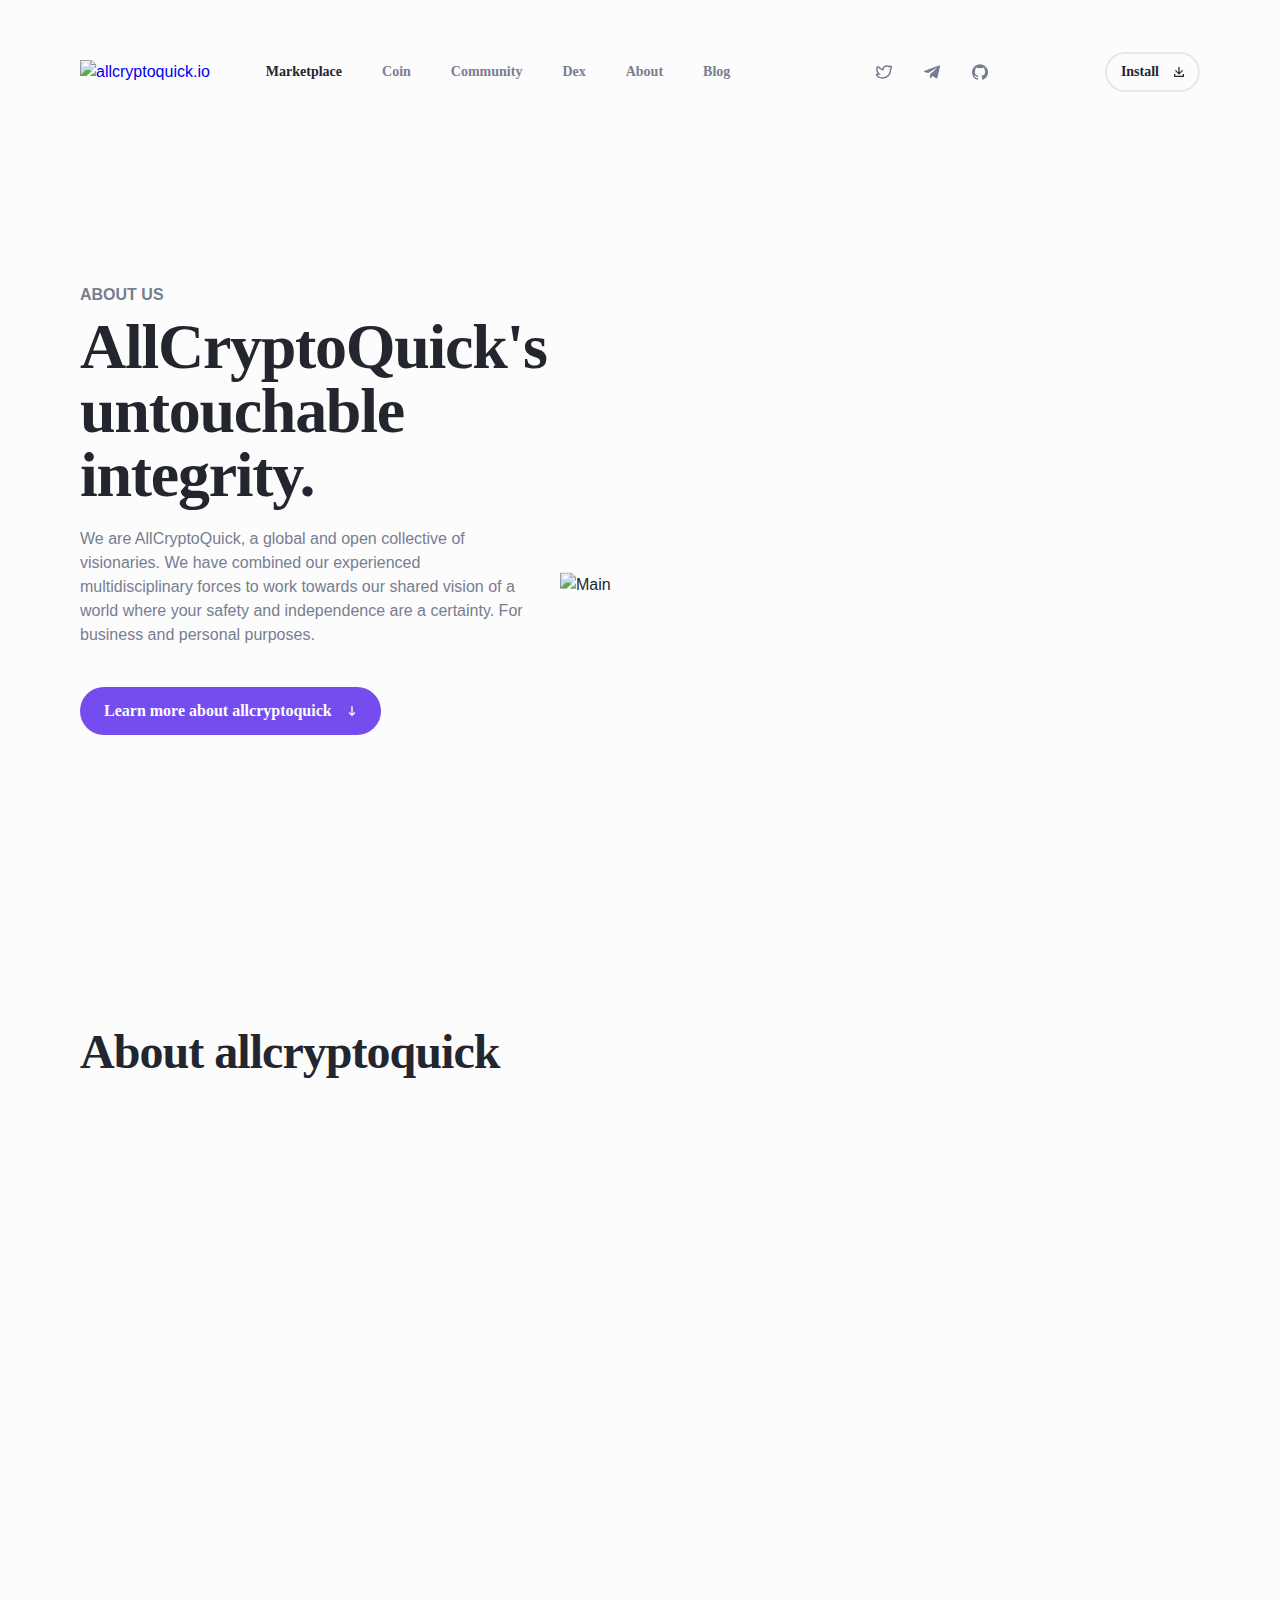
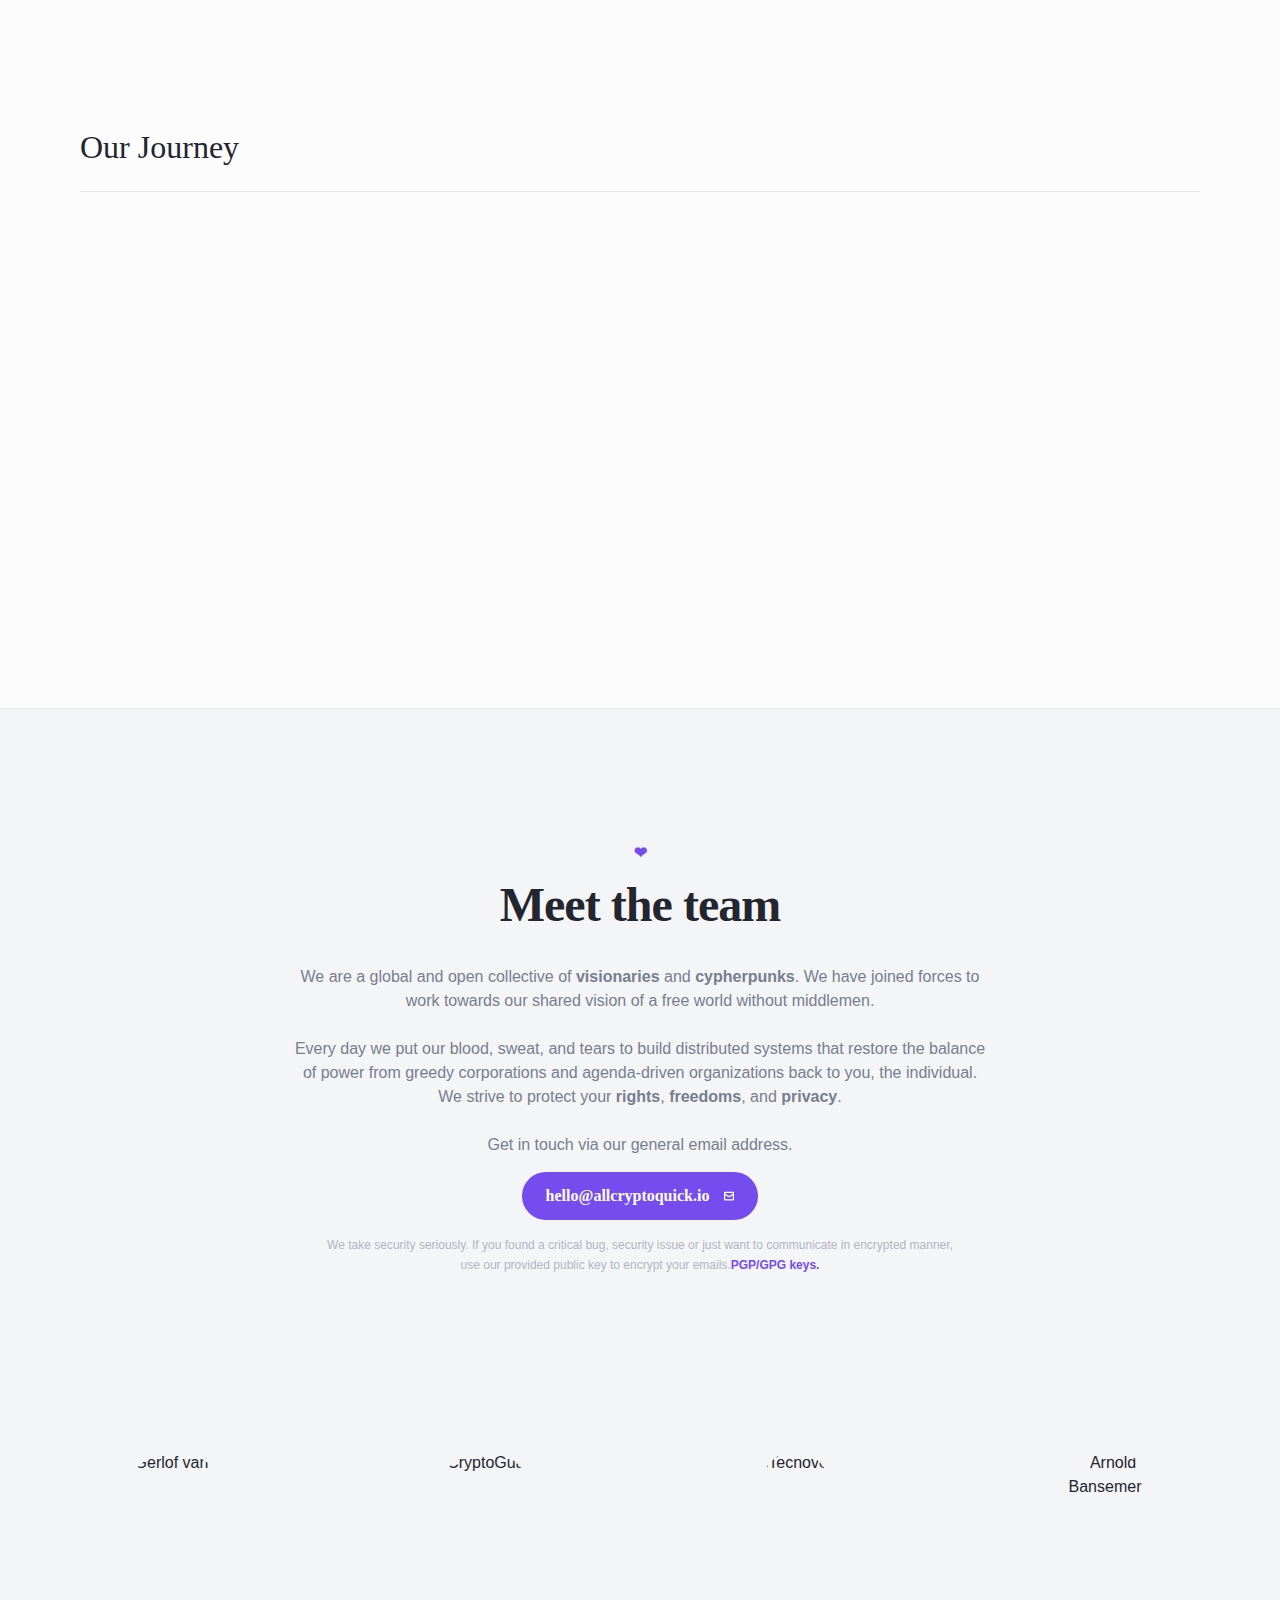
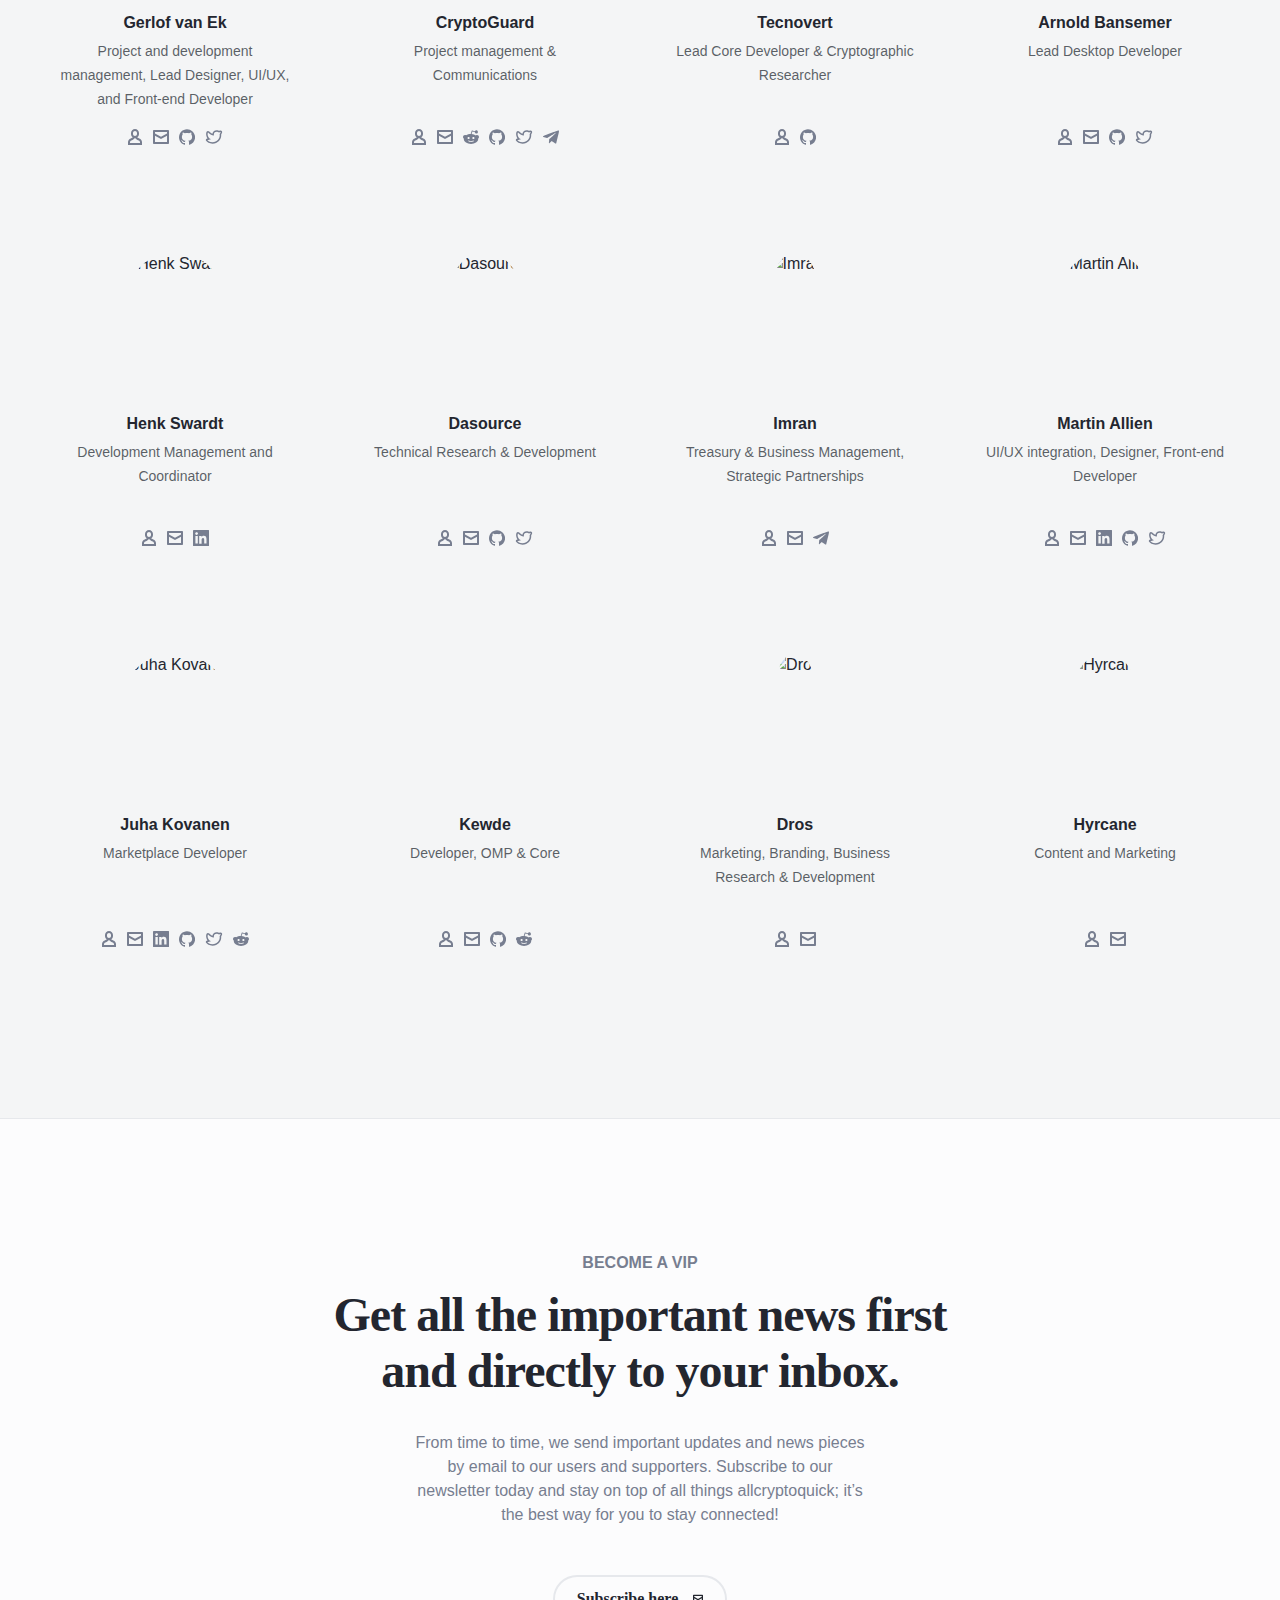
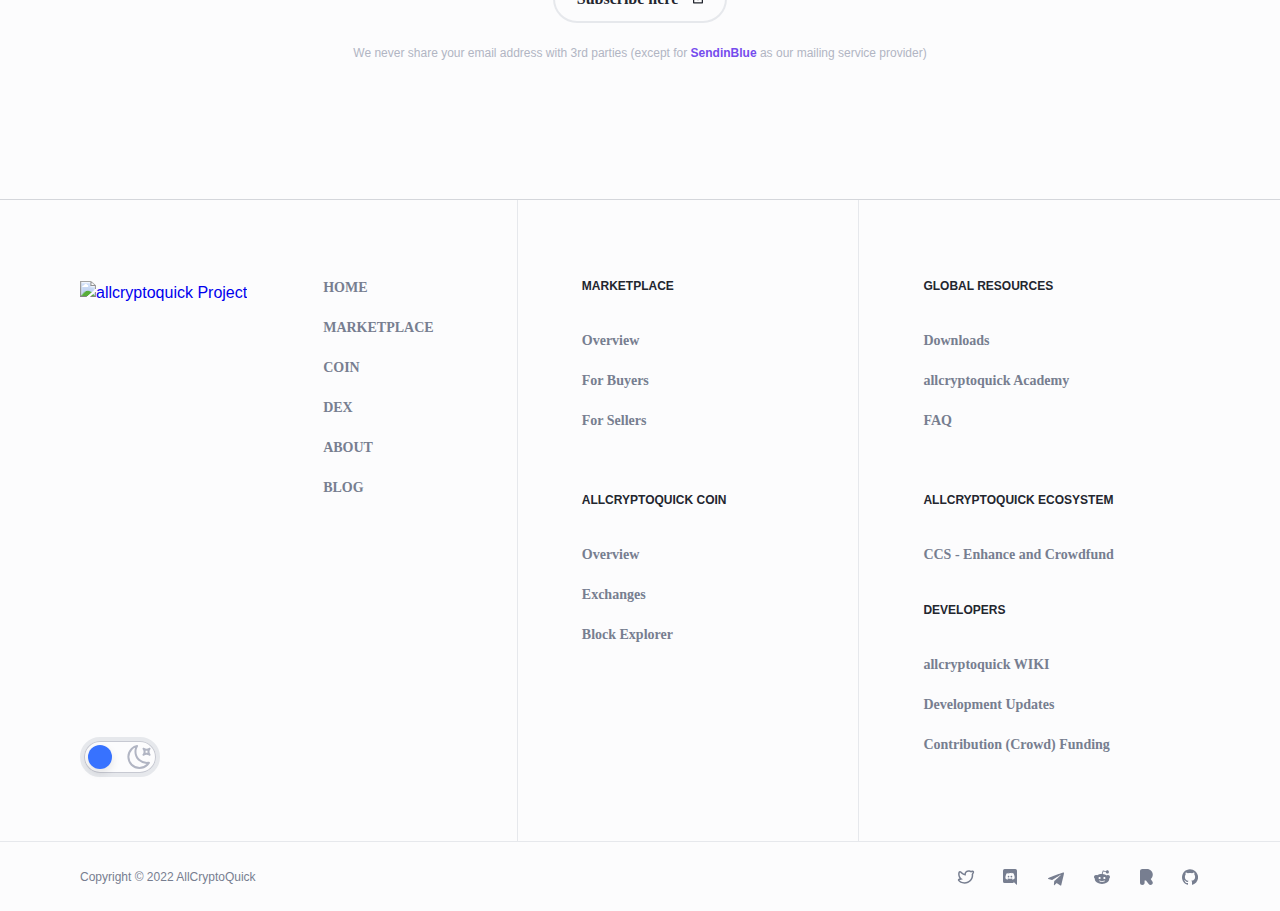
==== commit 34f10143: "Header fix" ====
--- a/about.html
+++ b/about.html
@@ -58,7 +58,6 @@
     <div class="header__wrap js-header-wrap">
       <nav class="header__nav"><a class="header__link active" href="marketplace">Marketplace</a><a class="header__link" href="coin">Coin</a>
         <a class="header__link" href="https://allcryptoquick.com" target="_blank">Community</a>
-        <a class="header__link" href="about">About</a>
         <a class="header__link" href="dex">Dex</a>
         <a class="header__link" href="about">About</a>
         <a class="header__link" href="https://allcryptoquick.news" target="_blank">Blog</a></nav>
@@ -69,21 +68,12 @@
             <div class="header__text"></div>
           </div>
         </div>
-        <div class="header__socials"><a class="header__social" href="https://twitter.com/allcryptoquickproject" target="_blank" title="twitter">
+        <div class="header__socials"><a class="header__social" href="https://twitter.com/acqrocks" target="_blank" title="twitter">
             <svg class="icon icon-twitter">
               <use xlink:href="#icon-twitter"></use>
-            </svg></a><a class="header__social" href="https://discord.me/allcryptoquick" target="_blank" title="Discord">
-            <svg class="icon icon-discord">
-              <use xlink:href="#icon-discord"></use>
             </svg></a><a class="header__social" href="https://t.me/allcryptoquick" target="_blank" title="Telegram">
             <svg class="icon icon-telegram">
               <use xlink:href="#icon-telegram"></use>
-            </svg></a><a class="header__social" href="https://www.reddit.com/r/allcryptoquick/" target="_blank" title="Reddit">
-            <svg class="icon icon-reddit">
-              <use xlink:href="#icon-reddit"></use>
-            </svg></a><a class="header__social" href="https://riot.im/app/#/room/#allcryptoquick:matrix.org" target="_blank" title="Riot/Element">
-            <svg class="icon icon-riot">
-              <use xlink:href="#icon-riot"></use>
             </svg></a><a class="header__social" href="https://github.com/AllcryptoquickDevelopment" target="_blank" title="Github">
             <svg class="icon icon-github">
               <use xlink:href="#icon-github"></use>
--- a/css/app.min.css
+++ b/css/app.min.css
@@ -97,7 +97,10 @@
 .slick-slider .slick-list {
   -webkit-transform: translate3d(0, 0, 0);
   -ms-transform: translate3d(0, 0, 0);
-  transform: translate3d(0, 0, 0); }
+  transform: translate3d(0, 0, 0);
+  -moz-transform: translate3d(0, 0, 0);
+  -o-transform: translate3d(0, 0, 0);
+}
 
 .slick-track {
   position: relative;
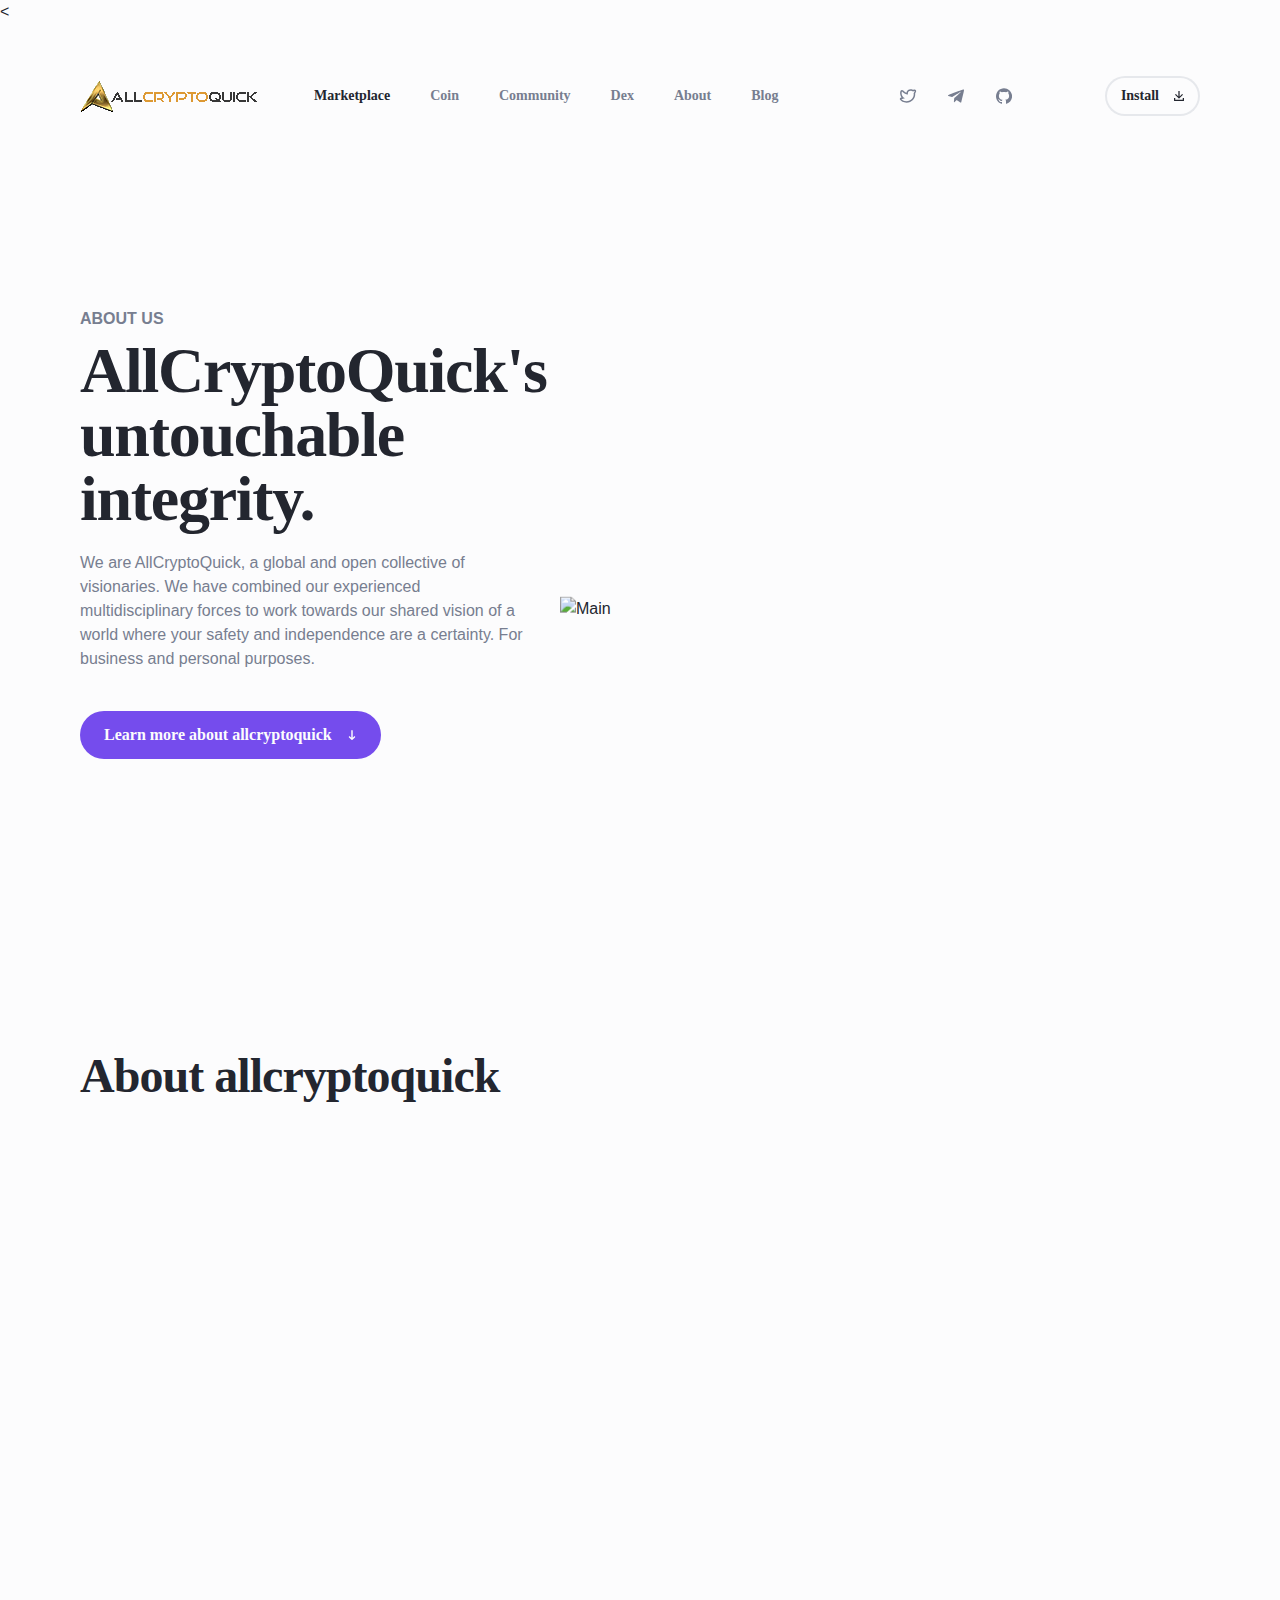
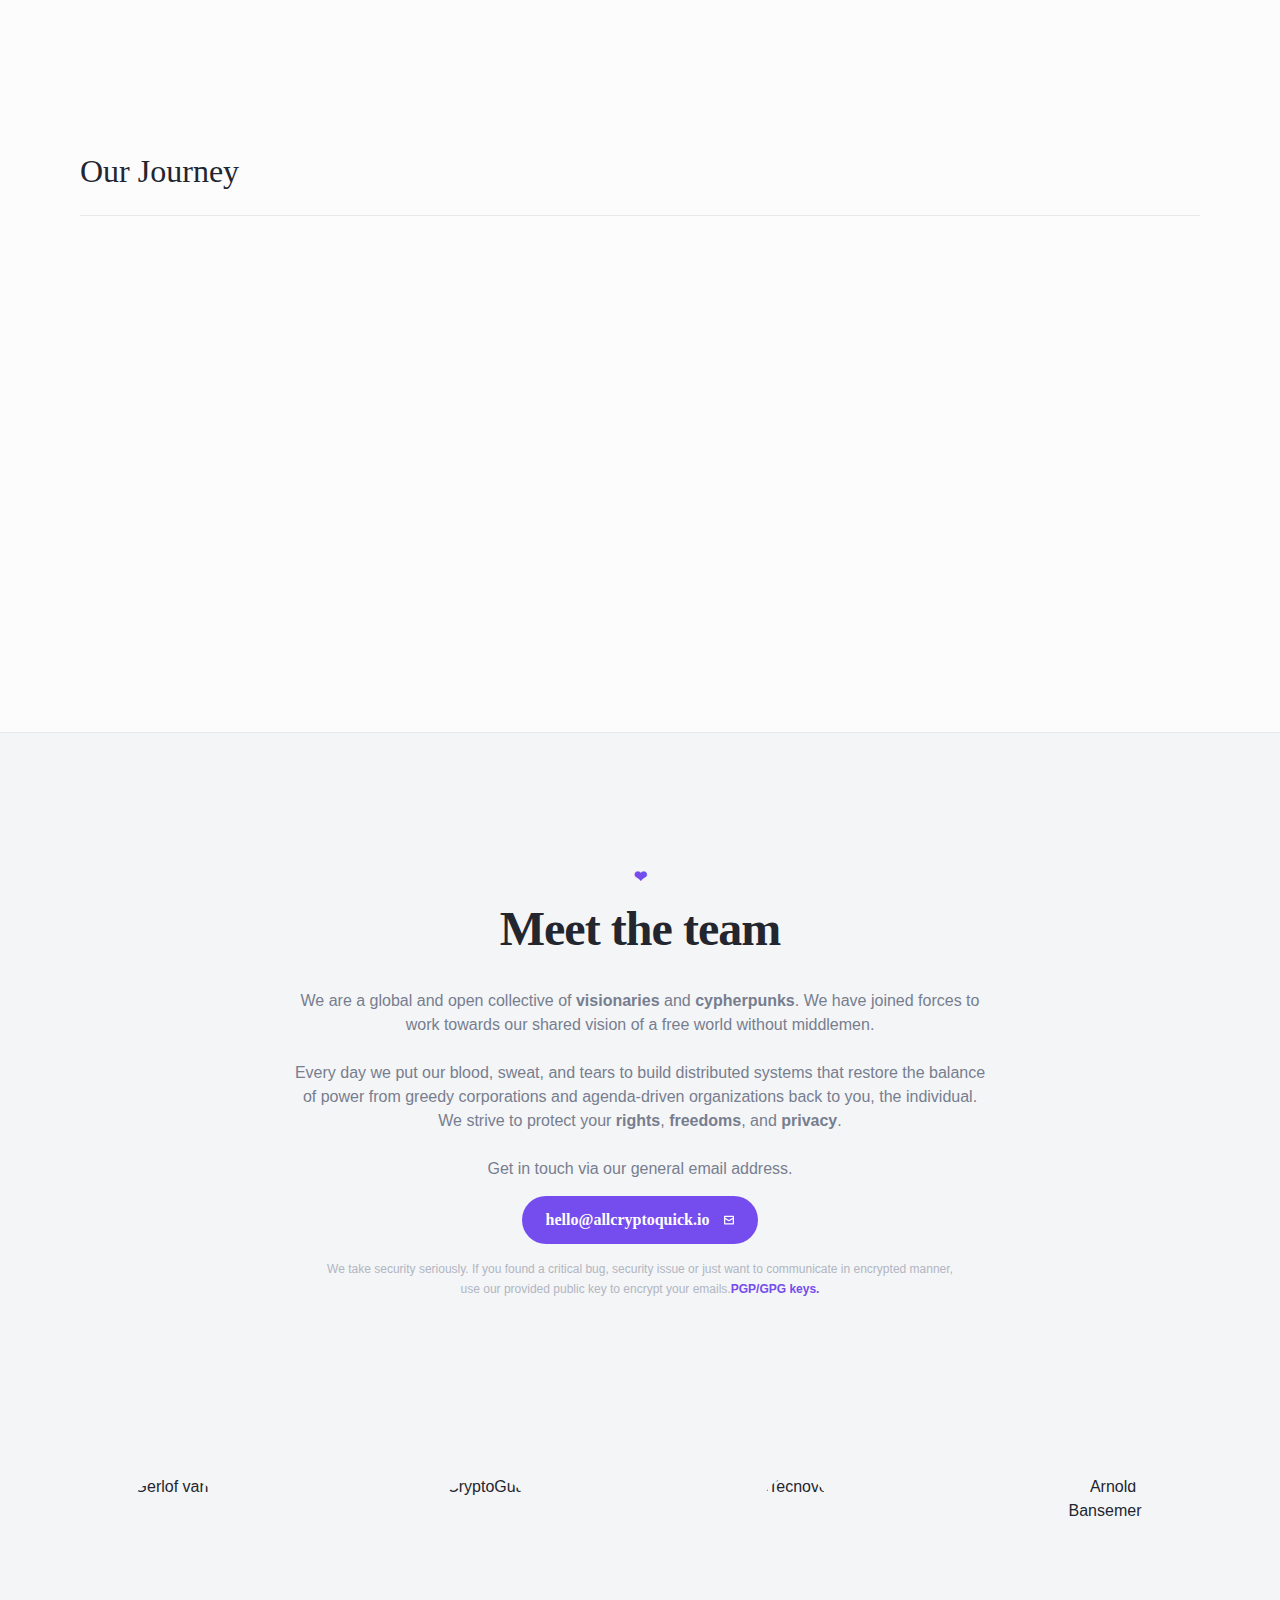
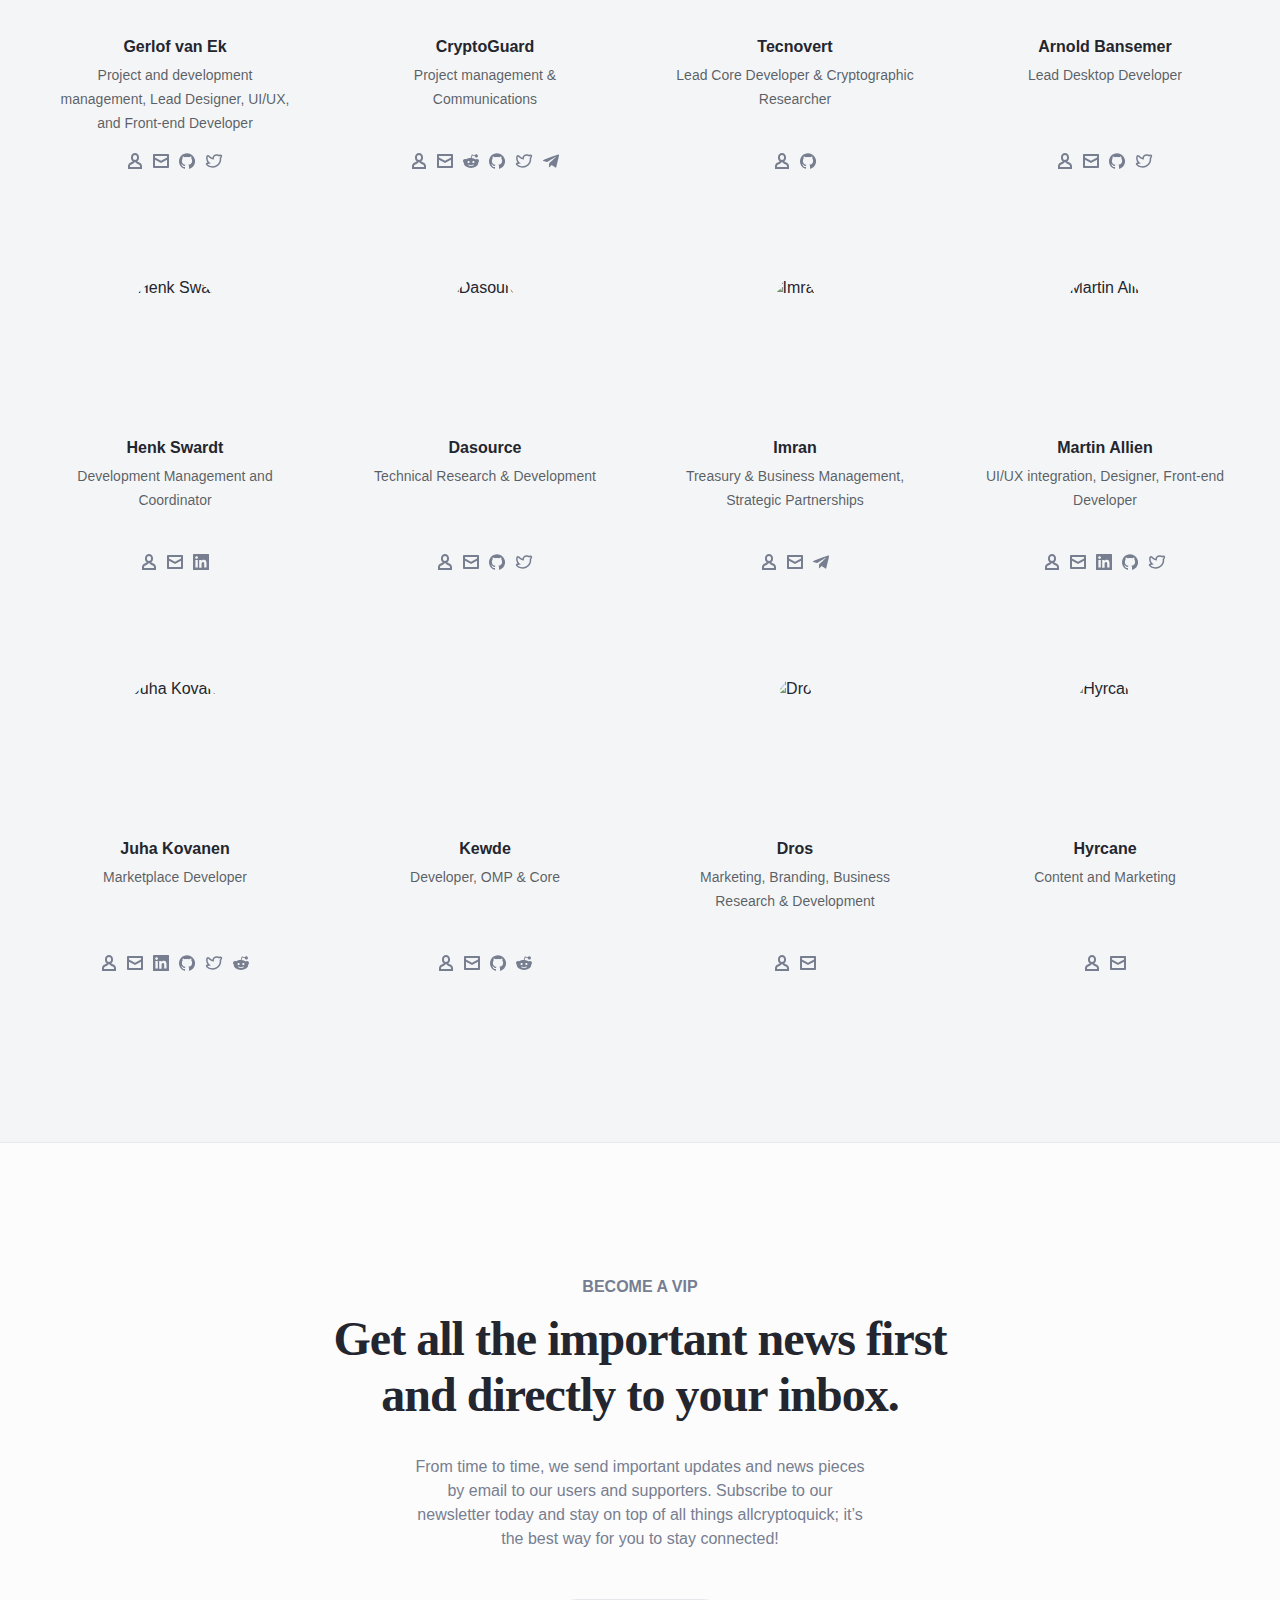
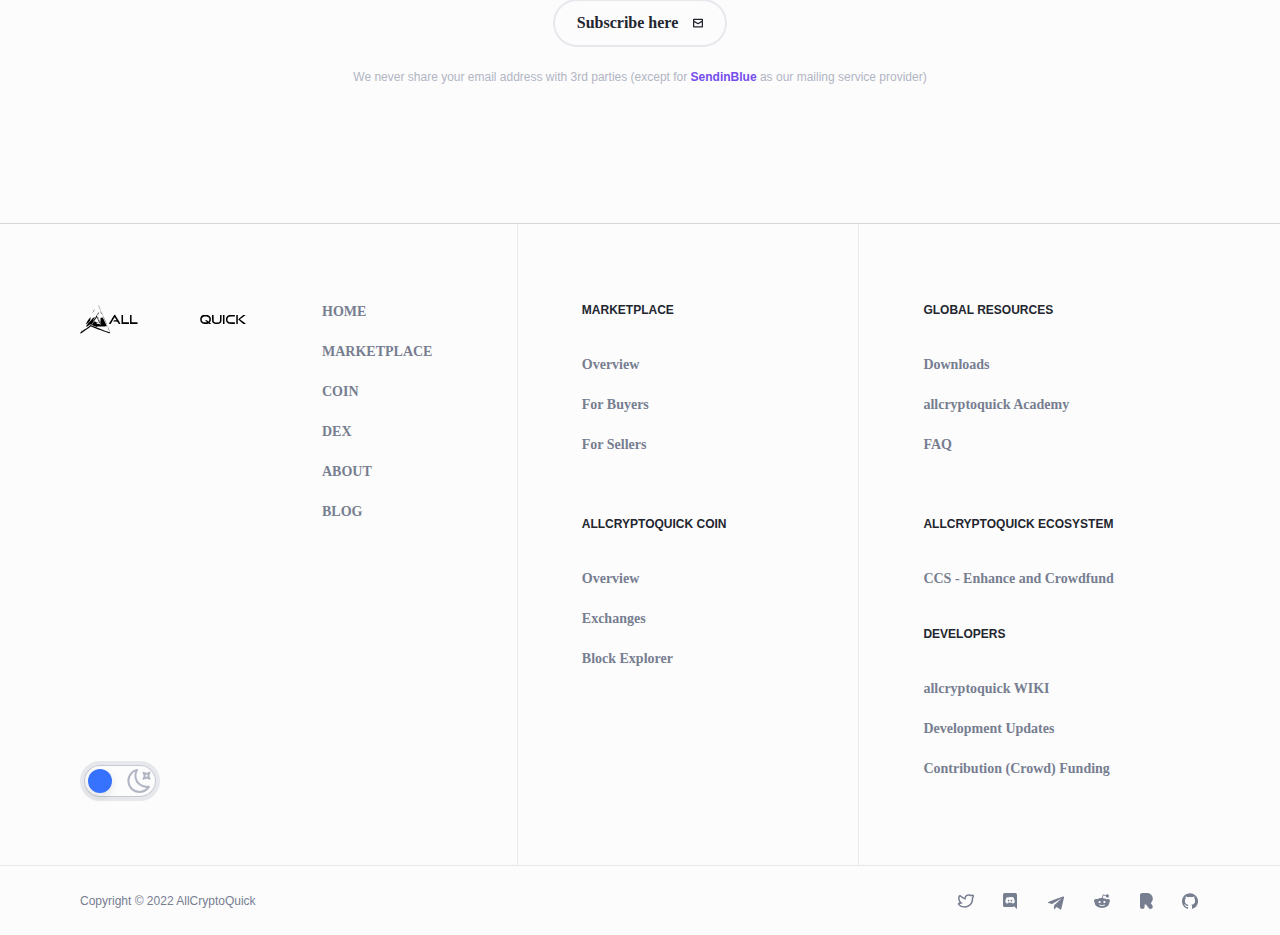
==== commit f1063e01: "New Header Code" ====
--- a/about.html
+++ b/about.html
@@ -52,9 +52,9 @@
     </script>
     <!-- outer-->
     <div class="outer">
-<!-- header-->
+<<!-- header-->
 <header class="header js-header">
-  <div class="header__center center"><a class="header__logo" href="https://allcryptoquick.io"><img class="some-icon" src="img/logo-dark.svg" alt="allcryptoquick.io"><img class="some-icon-dark" src="img/logo-light.svg" alt="allcryptoquick.io"></a>
+  <div class="header__center center"><a class="header__logo" href="https://allcryptoquick.io"><img class="some-icon" src="img/logo-dark.png" alt="allcryptoquick.io"><img class="some-icon-dark" src="img/logo-light.png" alt="allcryptoquick.io"></a>
     <div class="header__wrap js-header-wrap">
       <nav class="header__nav"><a class="header__link active" href="marketplace">Marketplace</a><a class="header__link" href="coin">Coin</a>
         <a class="header__link" href="https://allcryptoquick.com" target="_blank">Community</a>
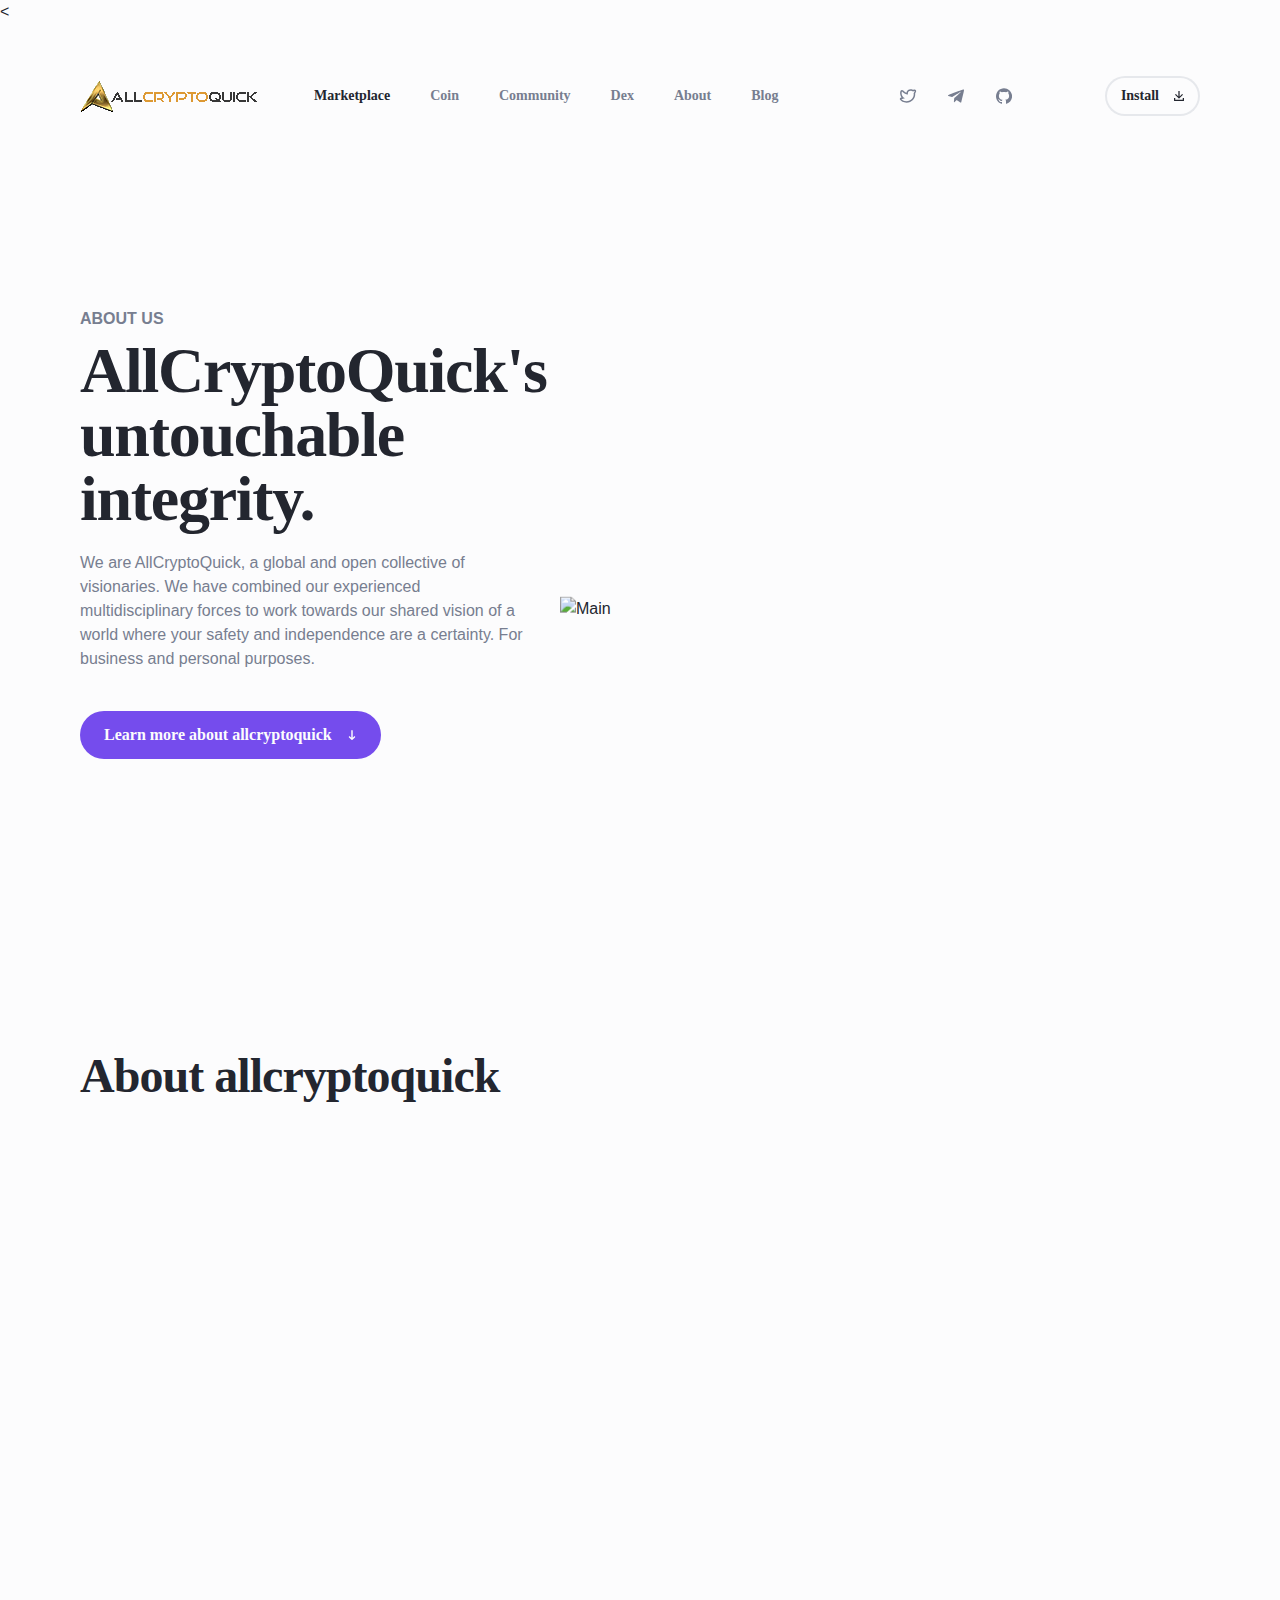
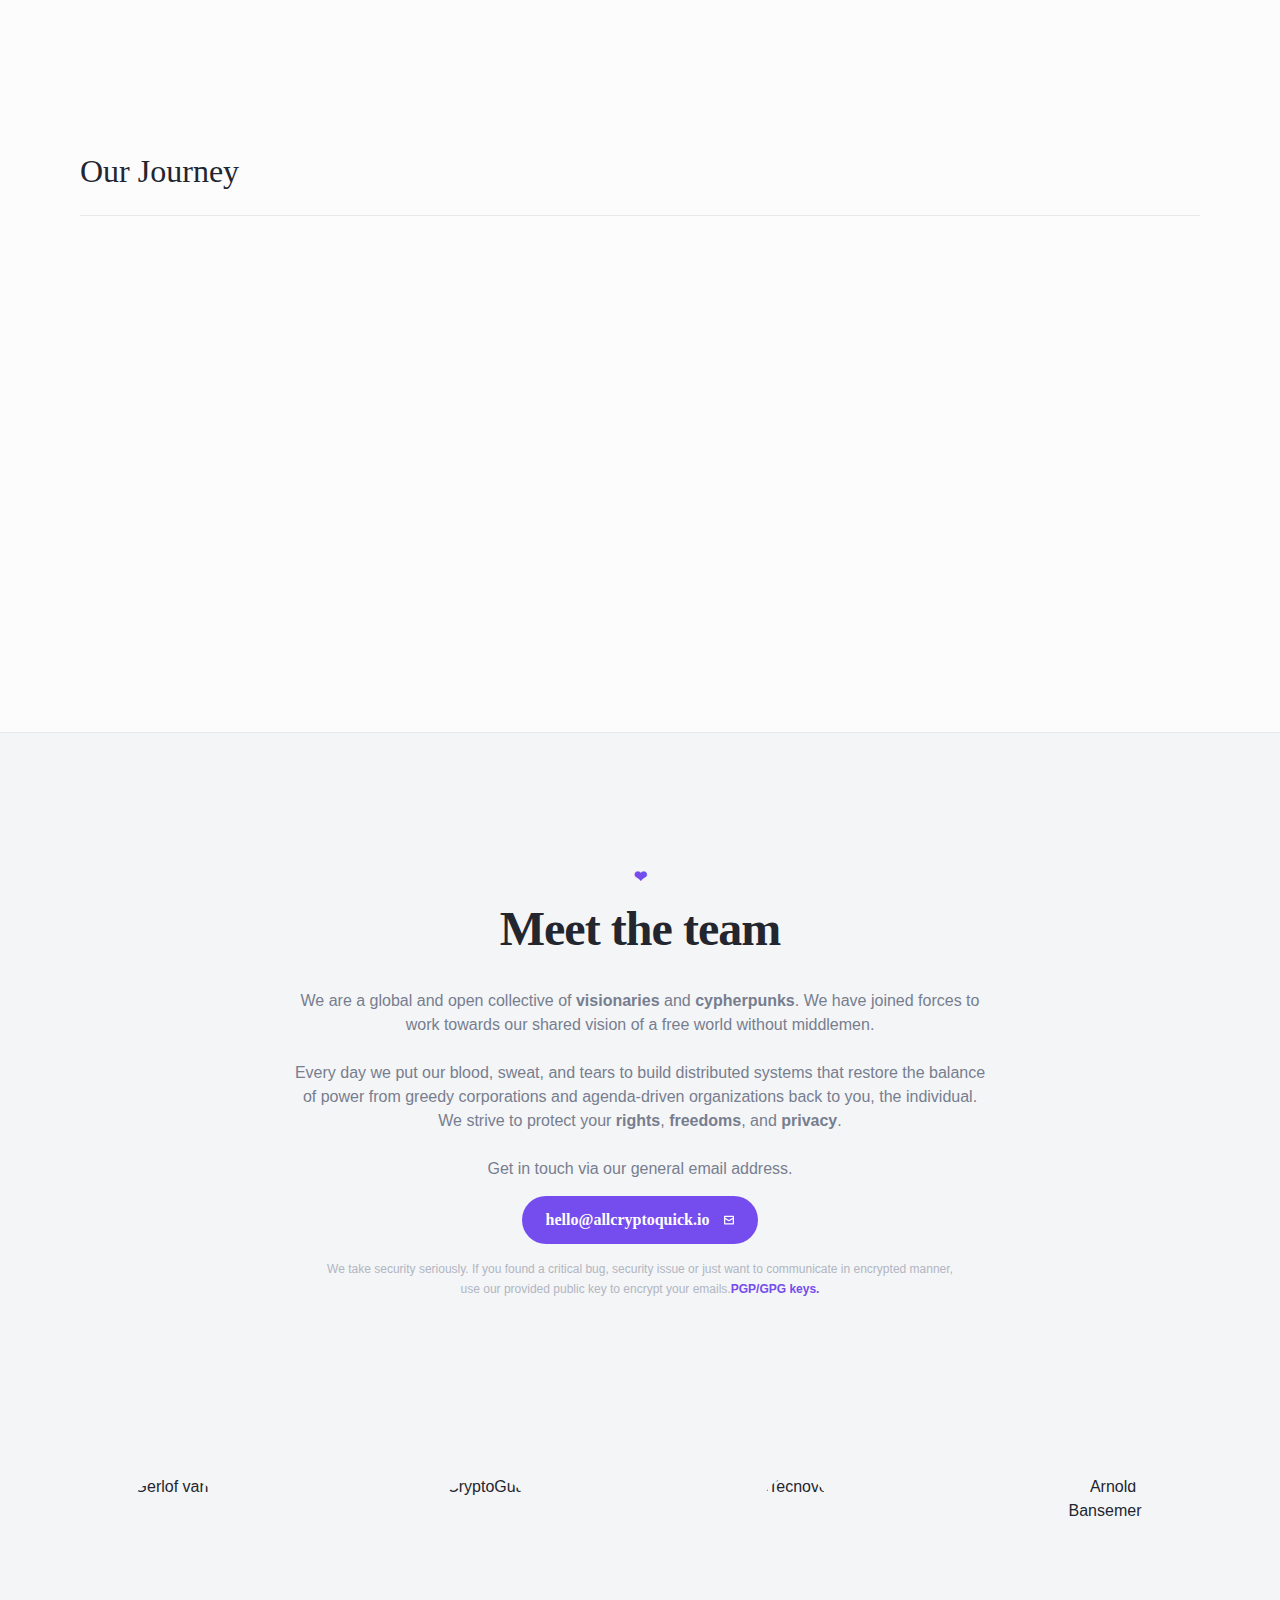
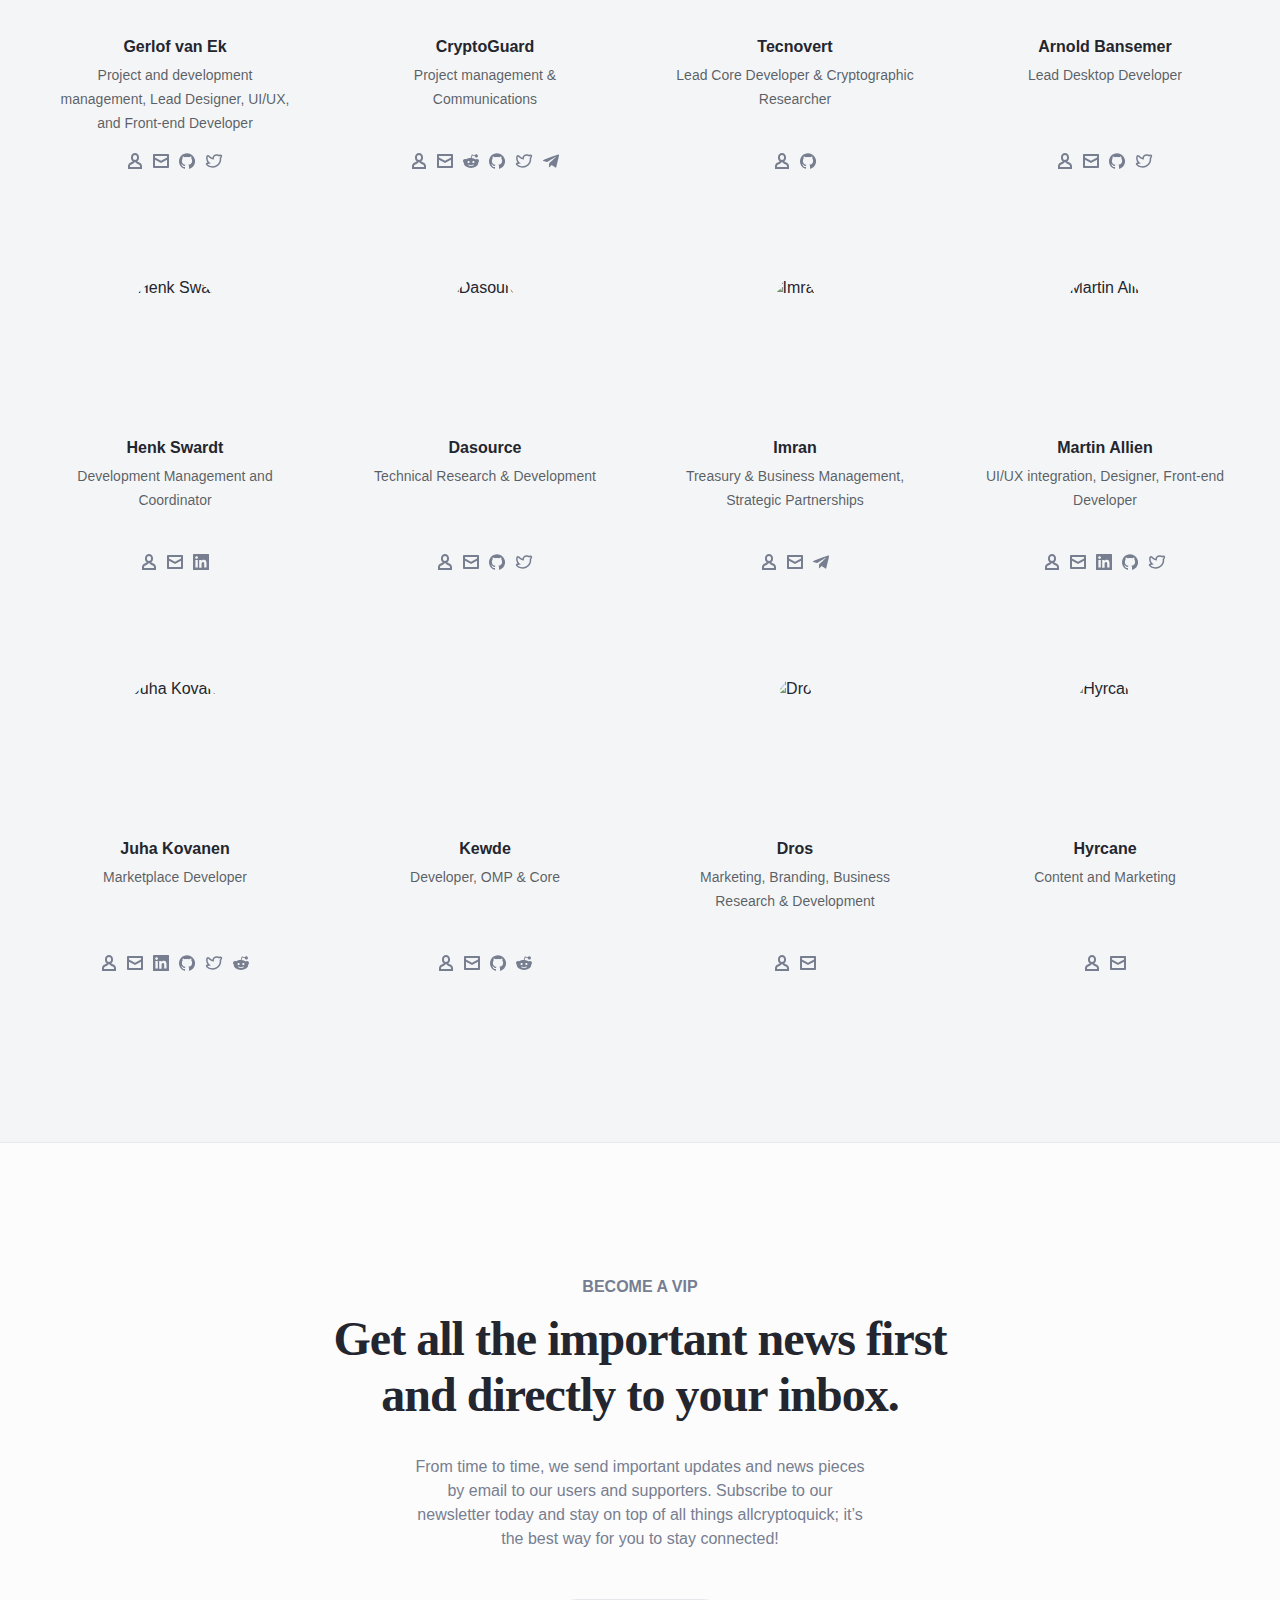
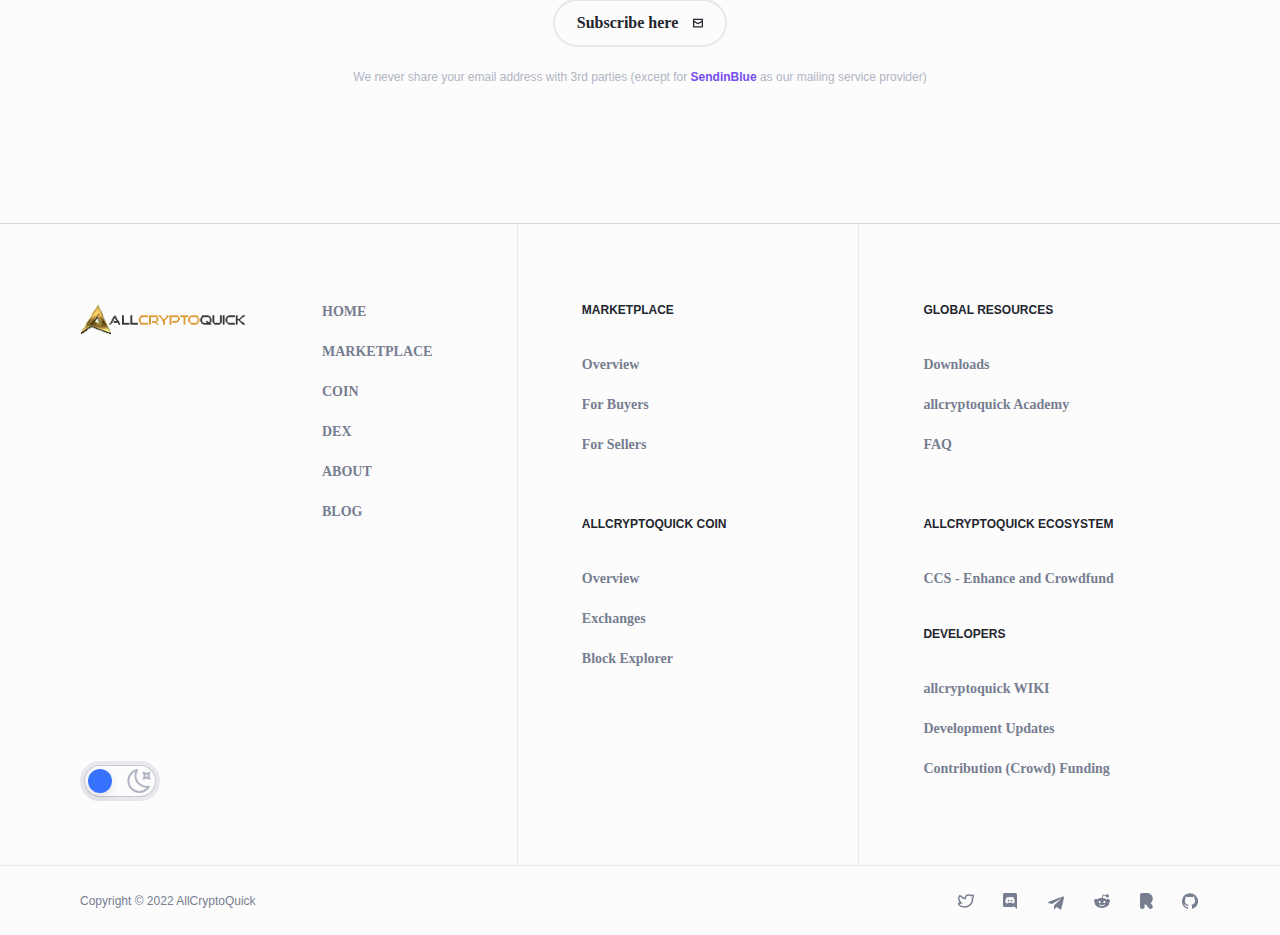
==== commit 0b83171a: "svg to png" ====
--- a/about.html
+++ b/about.html
@@ -372,7 +372,7 @@
         <div class="footer__body">
           <div class="footer__center center">
             <div class="footer__col">
-              <div class="footer__box"><a class="footer__logo" href="https://allcryptoquick.io"><img class="some-icon" src="img/logo-dark.svg" alt="allcryptoquick Project"><img class="some-icon-dark" src="img/logo-light.svg" alt="allcryptoquick Project"></a>
+              <div class="footer__box"><a class="footer__logo" href="https://allcryptoquick.io"><img class="some-icon" src="img/logo-dark.png" alt="allcryptoquick Project"><img class="some-icon-dark" src="img/logo-light.png" alt="allcryptoquick Project"></a>
                 <label class="theme js-theme">
                   <input class="theme__input" type="checkbox"/><span class="theme__inner"><span class="theme__box"></span><span class="theme__icon">
                       <svg class="icon icon-moon">
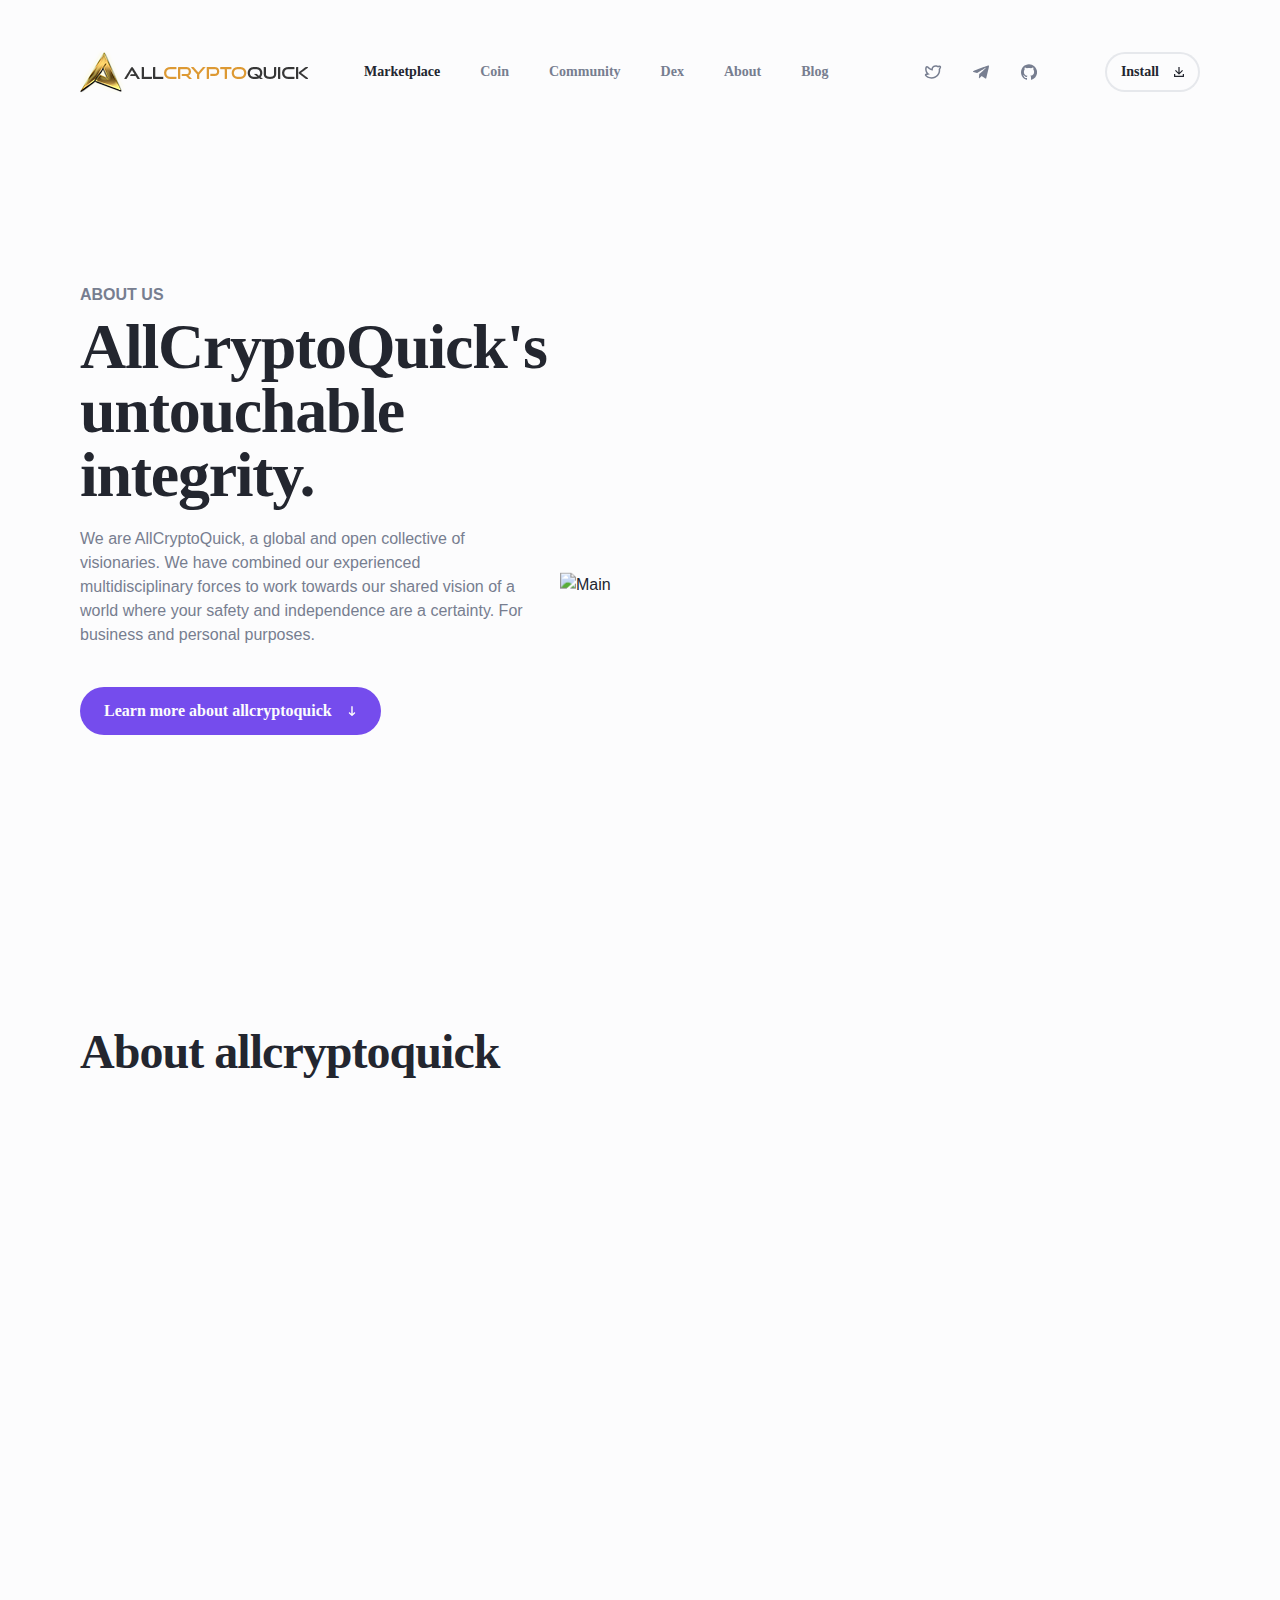
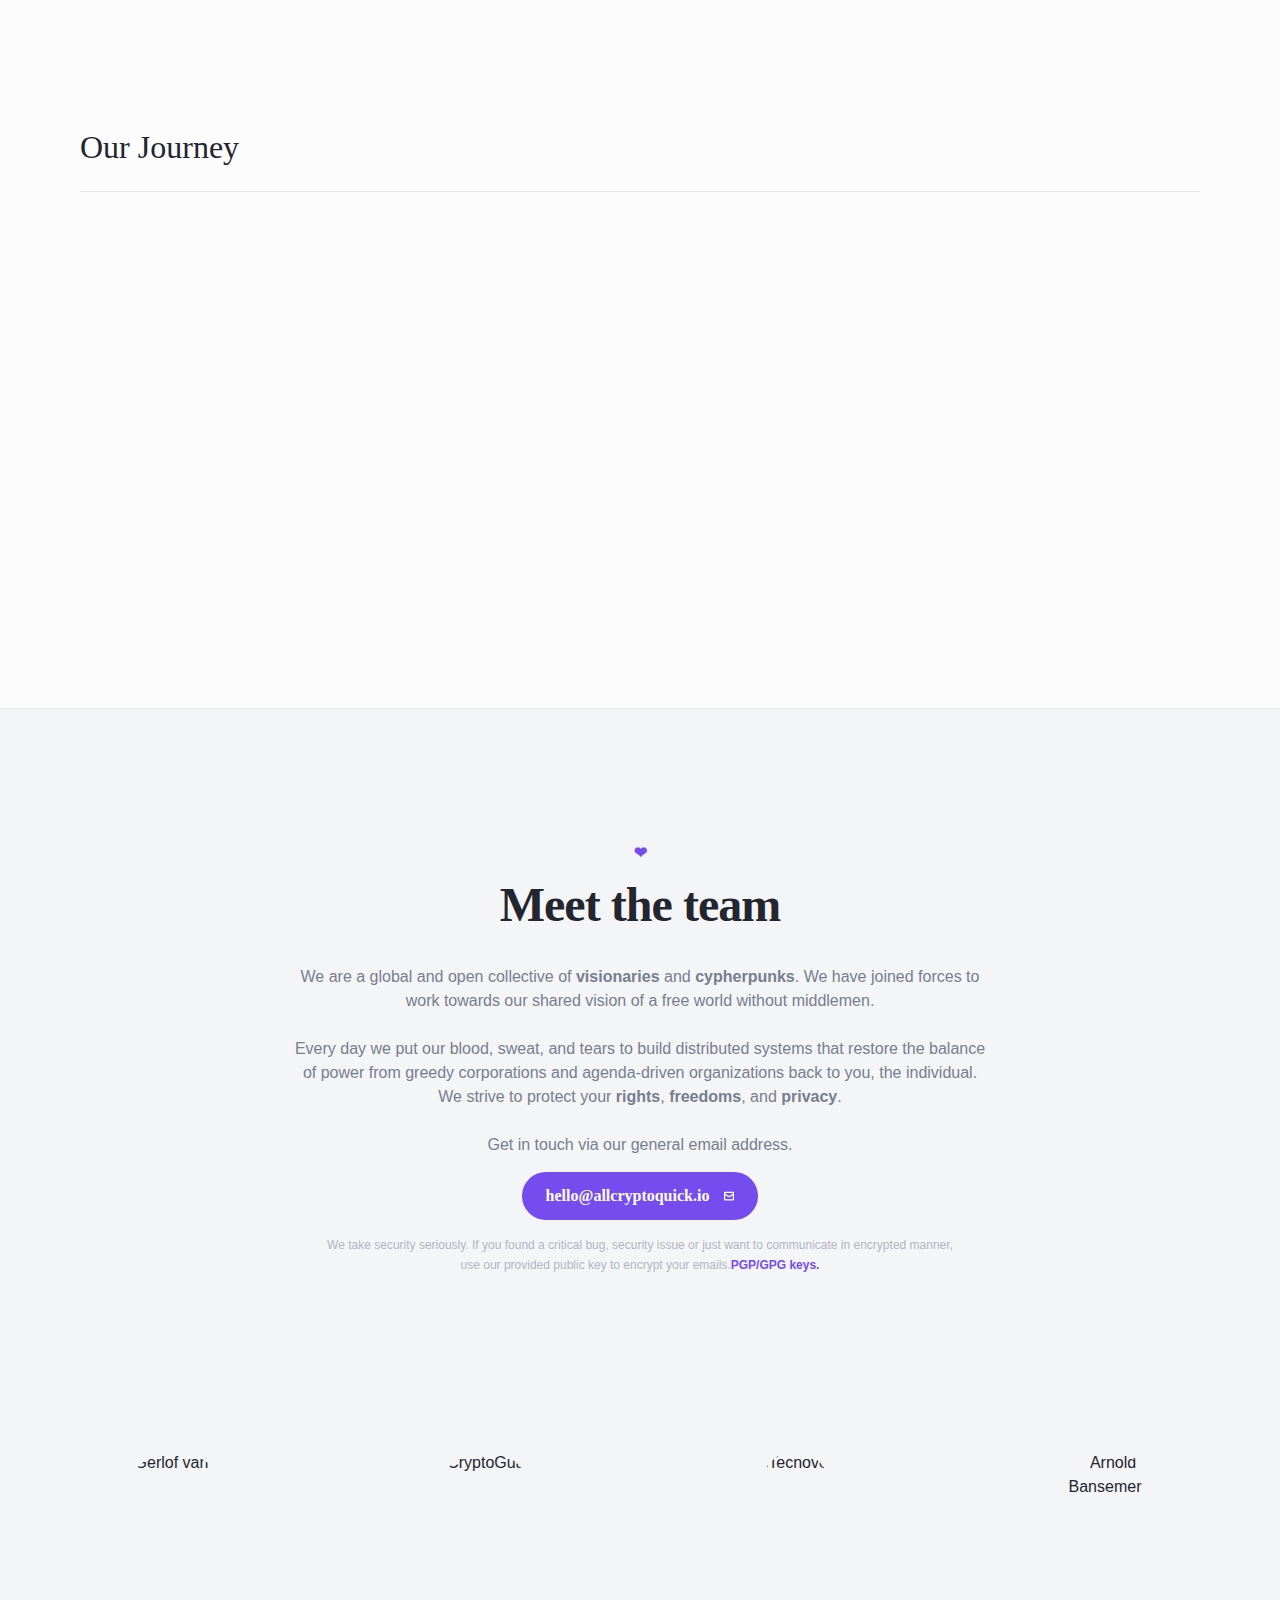
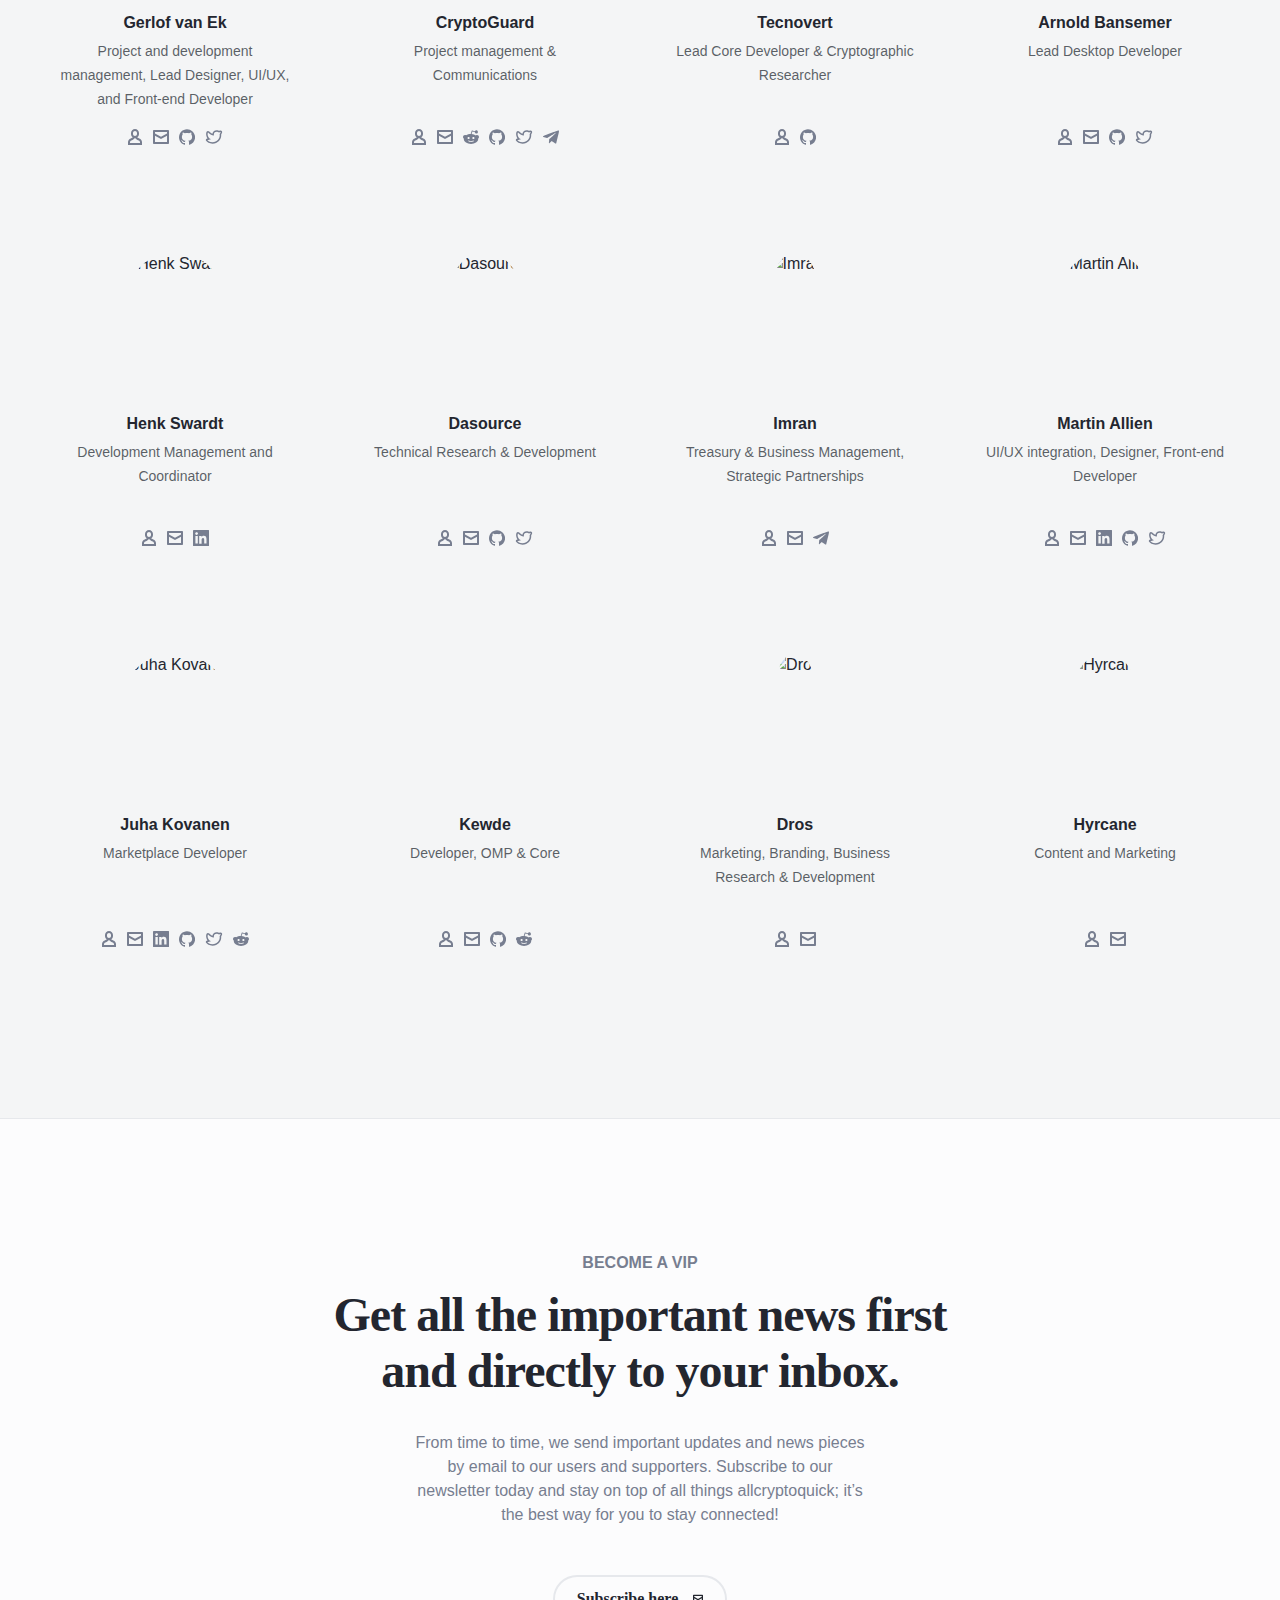
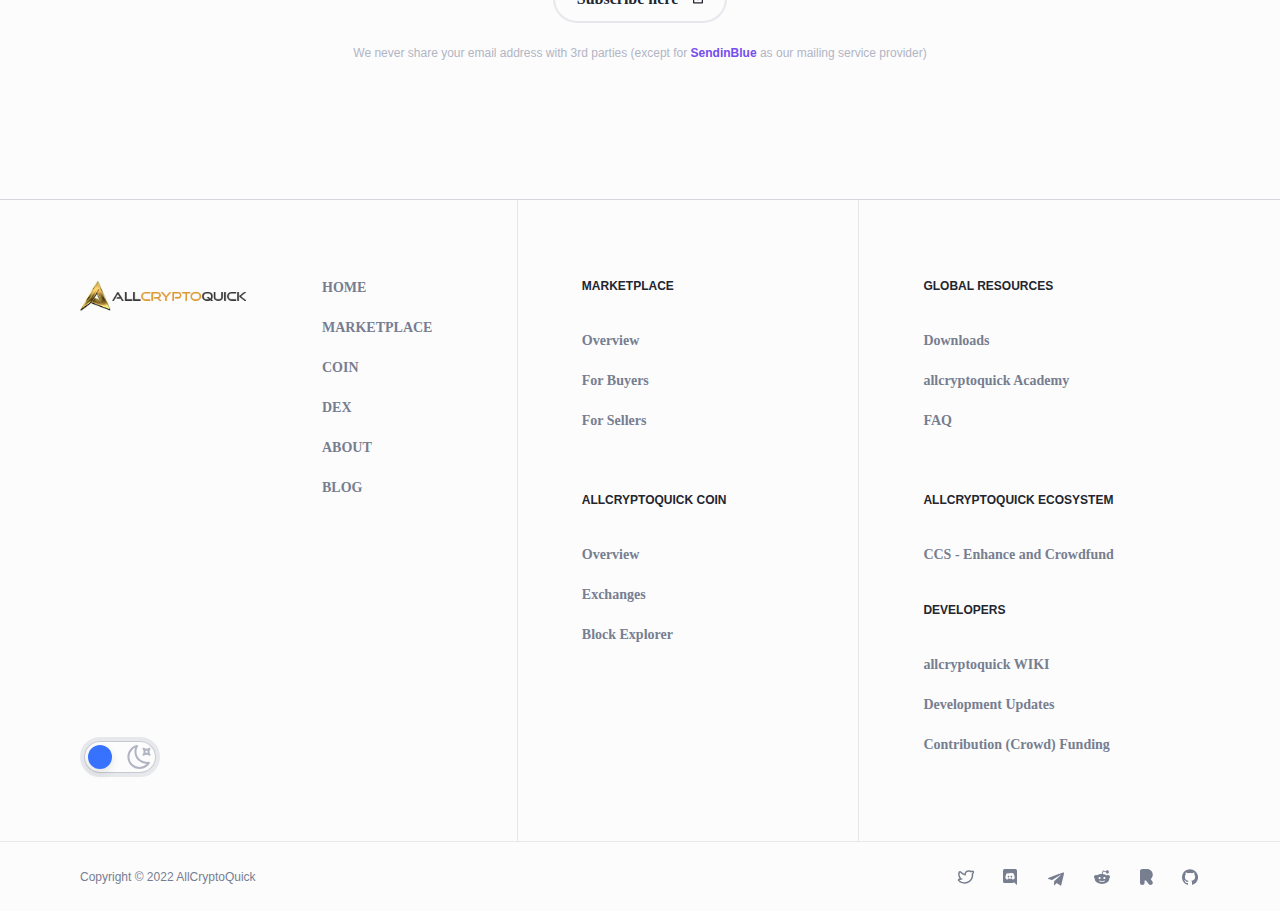
==== commit 19860cf2: "Quick Fix" ====
--- a/about.html
+++ b/about.html
@@ -52,7 +52,7 @@
     </script>
     <!-- outer-->
     <div class="outer">
-<<!-- header-->
+<!-- header-->
 <header class="header js-header">
   <div class="header__center center"><a class="header__logo" href="https://allcryptoquick.io"><img class="some-icon" src="img/logo-dark.png" alt="allcryptoquick.io"><img class="some-icon-dark" src="img/logo-light.png" alt="allcryptoquick.io"></a>
     <div class="header__wrap js-header-wrap">
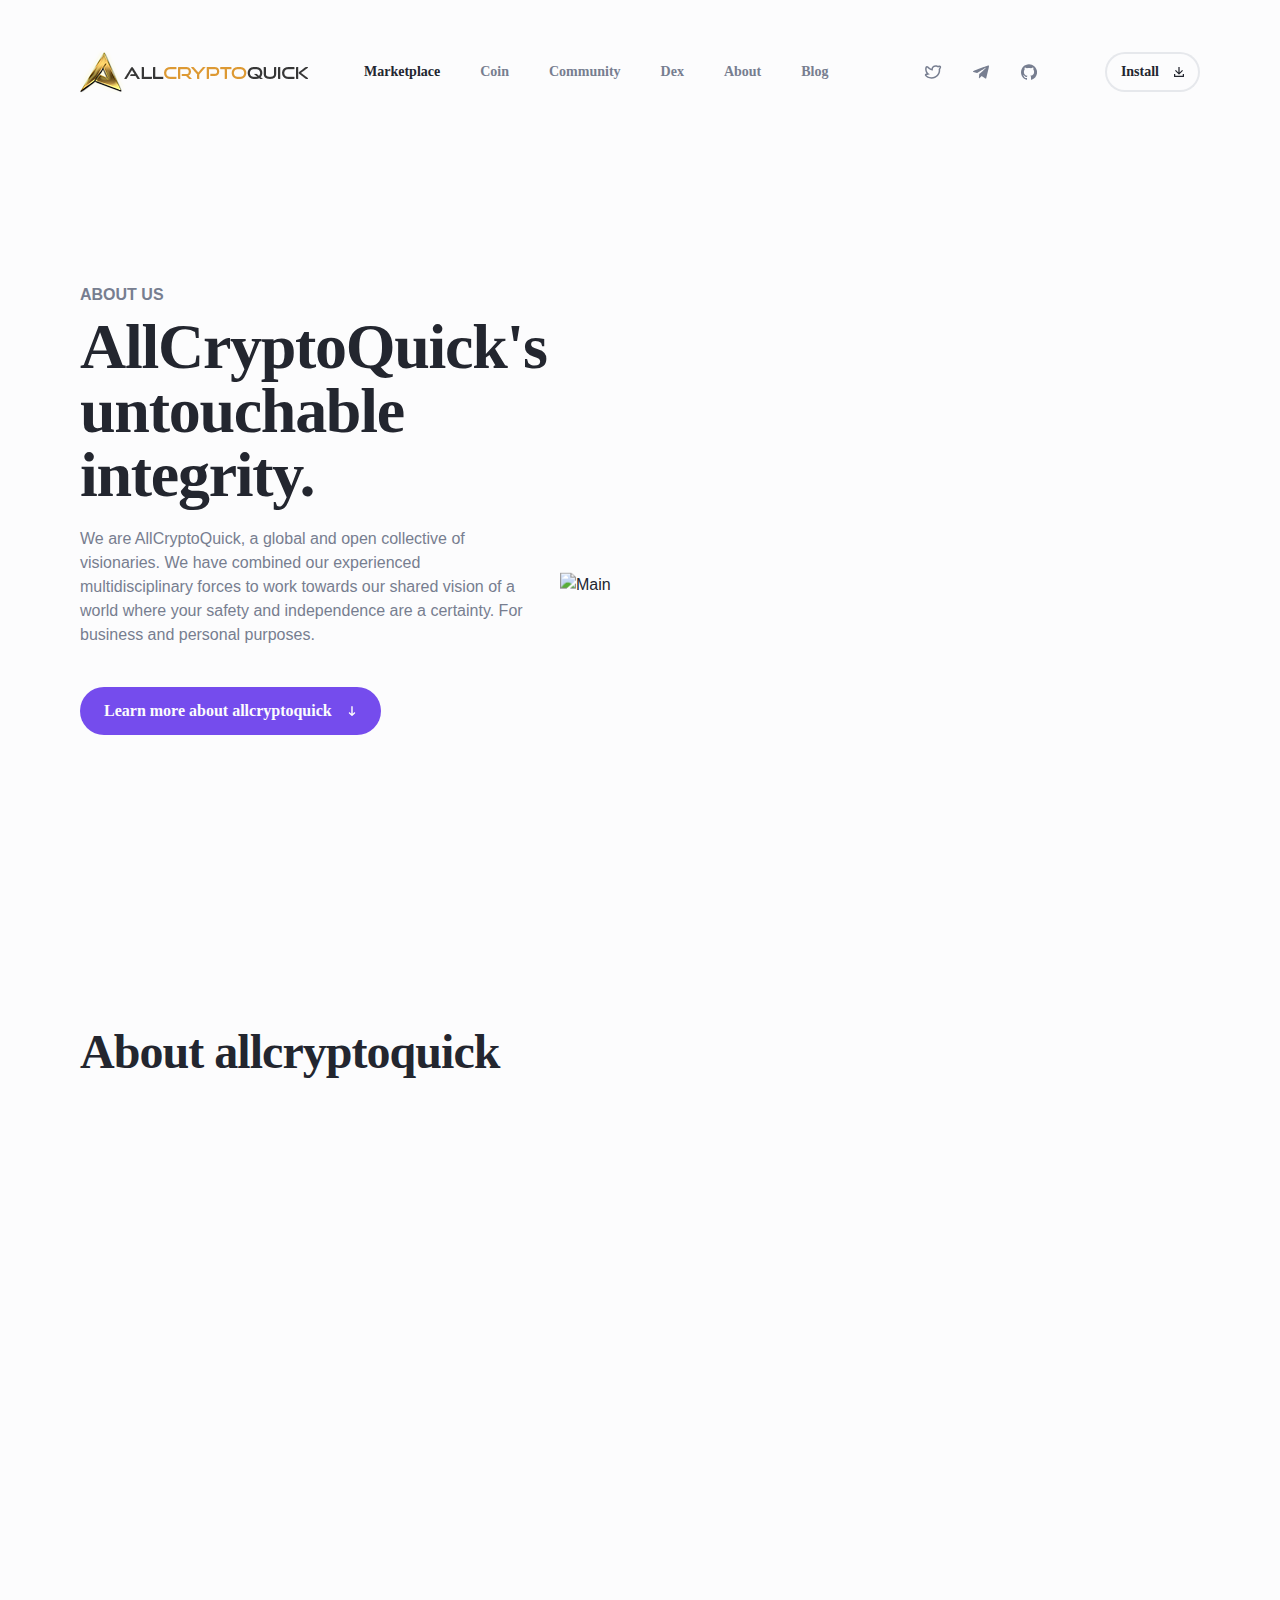
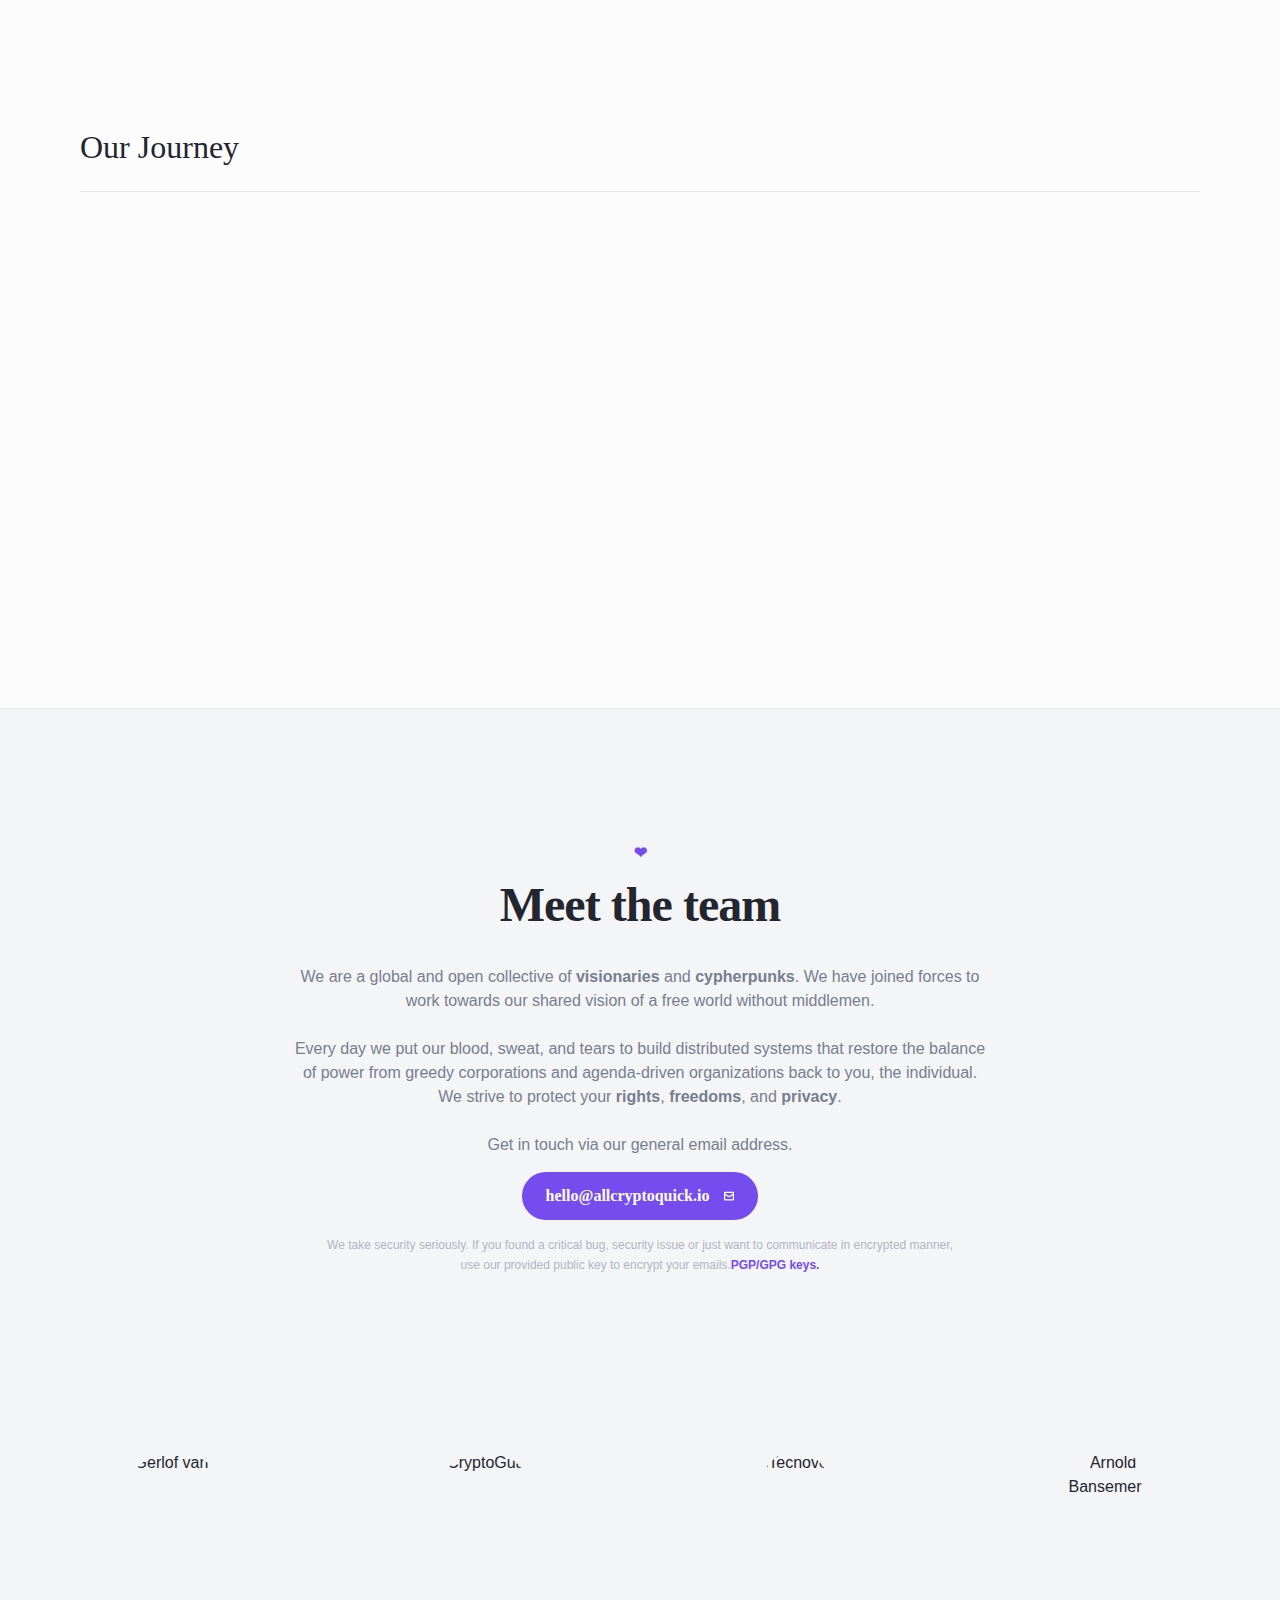
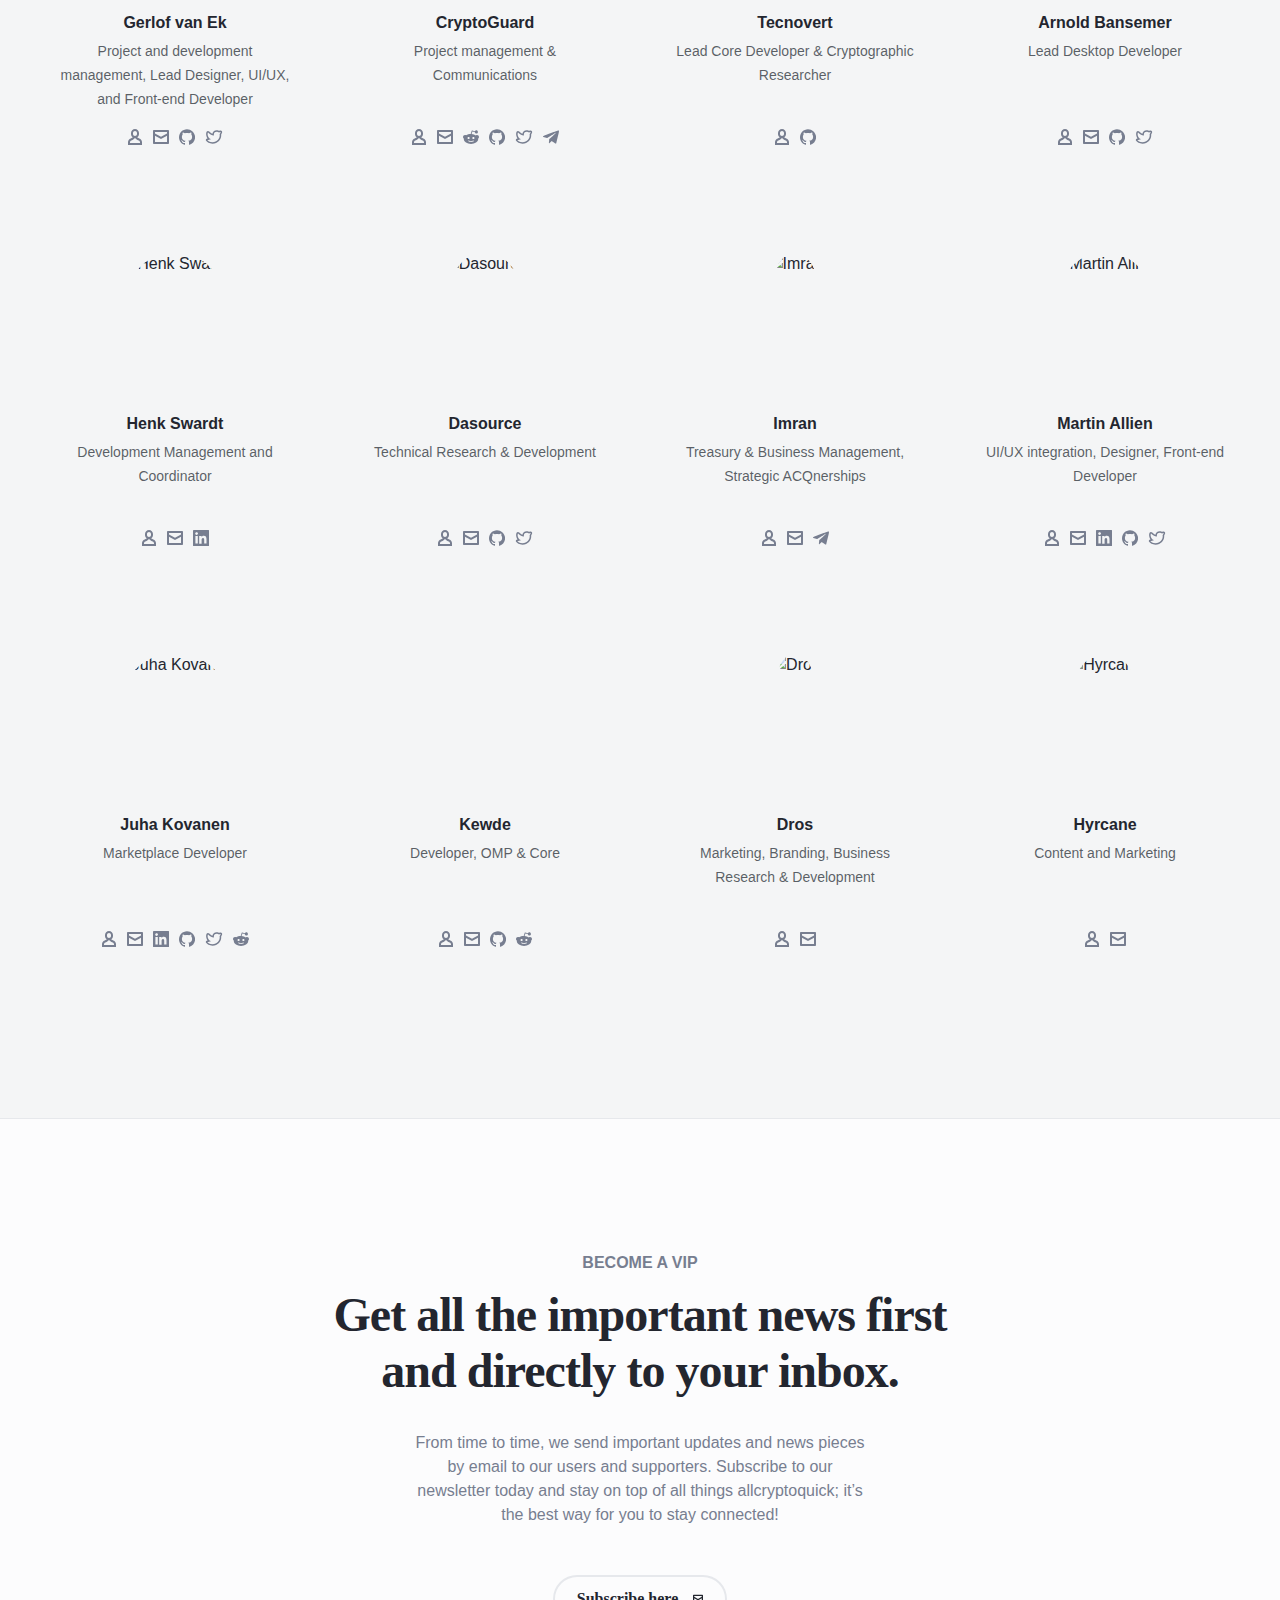
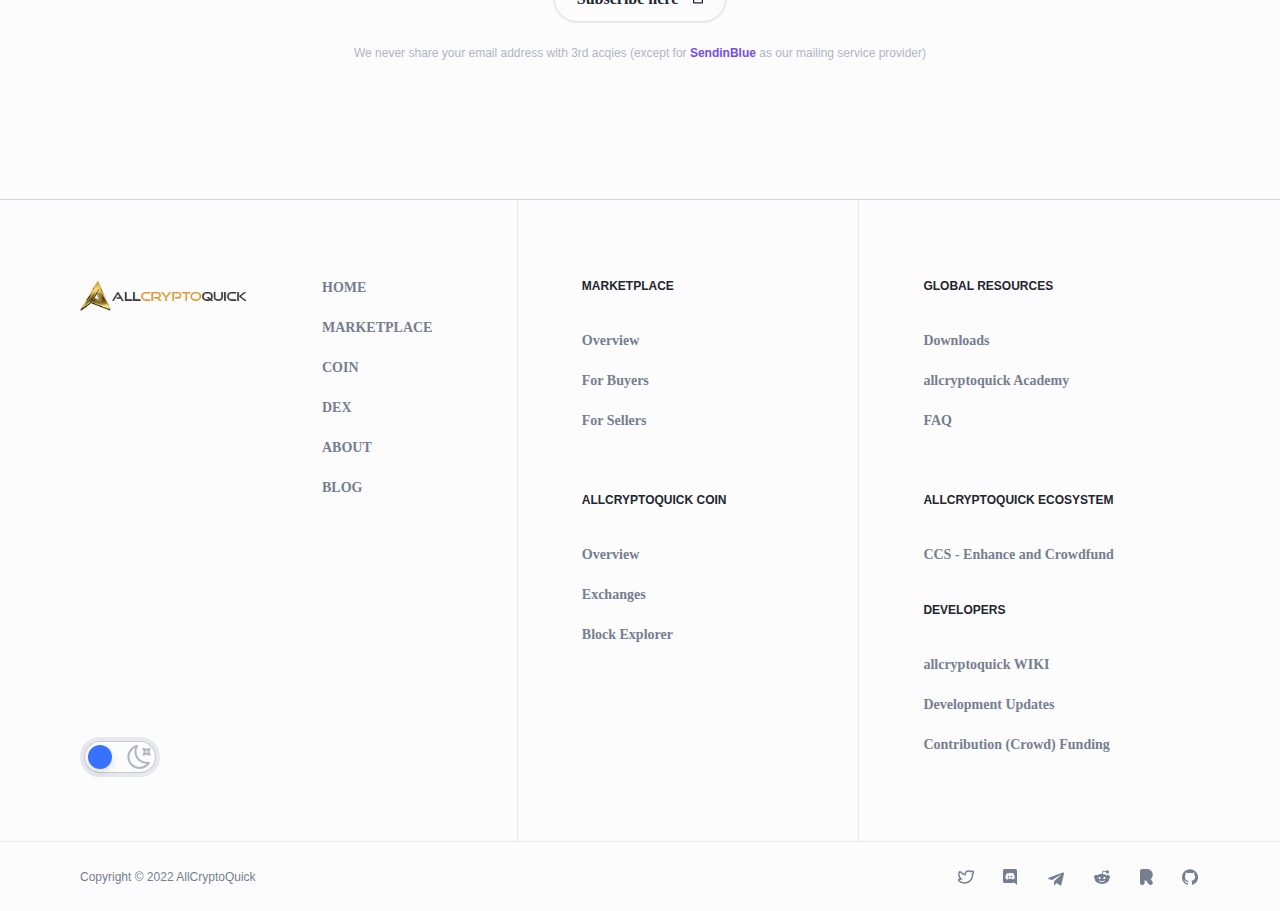
==== commit e132b58a: "up 1" ====
--- a/about.html
+++ b/about.html
@@ -114,7 +114,7 @@
             <div class="about-allcryptoquick__row">
               <div class="about-allcryptoquick__col">
                 <h2 class="about-allcryptoquick__title h2">About allcryptoquick</h2>
-                <div class="about-allcryptoquick__info" data-aos="animation-opacity">allcryptoquick Project was formed on that basis, aiming to create technological solutions that shift the balance of power from corporate monopolies and other arbitrarinesses to you, the individual. <br> <br> The first solution we’ve built aspires to remove competition distortions in today’s e-commerce and protect the individual’s privacy. It’s to empower you, the individual, to freely choose how you want to participate in the digital world of commerce. Since its inception, allcryptoquick’s vision has attracted many brilliant minds full of energy and ideas to join us, creating the allcryptoquick ecosystem. People, technology, and ideas unite under a shared vision with a clear mission. <br> <br> Technically spoken, this means a peer to peer network, a strongly encrypted data exchange protocol, a programmable blockchain with strong privacy features, and the electronic currency PART—all combined to form the basis of the revolutionary AllCryptoQuick MARKETPLACE. <br> <br> We unite technology with the world’s most powerful force, the people and their ideas, to provide everyone access and equal opportunities in global e-commerce.</div>
+                <div class="about-allcryptoquick__info" data-aos="animation-opacity">allcryptoquick Project was formed on that basis, aiming to create technological solutions that shift the balance of power from corporate monopolies and other arbitrarinesses to you, the individual. <br> <br> The first solution we’ve built aspires to remove competition distortions in today’s e-commerce and protect the individual’s privacy. It’s to empower you, the individual, to freely choose how you want to acqicipate in the digital world of commerce. Since its inception, allcryptoquick’s vision has attracted many brilliant minds full of energy and ideas to join us, creating the allcryptoquick ecosystem. People, technology, and ideas unite under a shared vision with a clear mission. <br> <br> Technically spoken, this means a peer to peer network, a strongly encrypted data exchange protocol, a programmable blockchain with strong privacy features, and the electronic currency ACQ—all combined to form the basis of the revolutionary AllCryptoQuick MARKETPLACE. <br> <br> We unite technology with the world’s most powerful force, the people and their ideas, to provide everyone access and equal opportunities in global e-commerce.</div>
               </div>
               <div class="about-allcryptoquick__col">
                 <div class="about-allcryptoquick__preview"><img src="img/content/about/about-allcryptoquick.png" alt=""></div>
@@ -123,7 +123,7 @@
             <div class="about-allcryptoquick__row">
               <div class="about-allcryptoquick__col-two">
                 <div class="about-allcryptoquick__title-second">Our Journey</div>
-                <div class="about-allcryptoquick__info" data-aos="animation-opacity">allcryptoquick Project was formed on that basis, aiming to create technological solutions that shift the balance of power from corporate monopolies and other arbitrarinesses to you, the individual. <br> <br> The first solution we’ve built aspires to remove competition distortions in today’s e-commerce and protect the individual’s privacy. It’s to empower you, the individual, to freely choose how you want to participate in the digital world of commerce. Since its inception, allcryptoquick’s vision has attracted many brilliant minds full of energy and ideas to join us, creating the allcryptoquick ecosystem. People, technology, and ideas unite under a shared vision with a clear mission. <br> <br> Technically spoken, this means a peer to peer network, a strongly encrypted data exchange protocol, a programmable blockchain with strong privacy features, and the electronic currency PART—all combined to form the basis of the revolutionary AllCryptoQuick MARKETPLACE. <br> <br> We unite technology with the world’s most powerful force, the people and their ideas, to provide everyone access and equal opportunities in global e-commerce.</div>
+                <div class="about-allcryptoquick__info" data-aos="animation-opacity">allcryptoquick Project was formed on that basis, aiming to create technological solutions that shift the balance of power from corporate monopolies and other arbitrarinesses to you, the individual. <br> <br> The first solution we’ve built aspires to remove competition distortions in today’s e-commerce and protect the individual’s privacy. It’s to empower you, the individual, to freely choose how you want to acqicipate in the digital world of commerce. Since its inception, allcryptoquick’s vision has attracted many brilliant minds full of energy and ideas to join us, creating the allcryptoquick ecosystem. People, technology, and ideas unite under a shared vision with a clear mission. <br> <br> Technically spoken, this means a peer to peer network, a strongly encrypted data exchange protocol, a programmable blockchain with strong privacy features, and the electronic currency ACQ—all combined to form the basis of the revolutionary AllCryptoQuick MARKETPLACE. <br> <br> We unite technology with the world’s most powerful force, the people and their ideas, to provide everyone access and equal opportunities in global e-commerce.</div>
               </div>
             </div>
           </div>
@@ -253,14 +253,14 @@
               <div class="team-list__user">
                 <div class="team-list__ava"><img src="img/content/team/blank-avatar.png" alt="Imran"></div>
                 <div class="team-list__name">Imran</div>
-                <div class="team-list__post">Treasury & Business Management, Strategic Partnerships</div>
+                <div class="team-list__post">Treasury & Business Management, Strategic ACQnerships</div>
                 <div class="team-list__socials"><a class="team-list__social" href="" target="_blank" title="Slack/Riot/Forum handle: imyb">
                     <svg class="icon icon-handle">
                       <use xlink:href="#icon-handle"></use>
                     </svg></a><a class="team-list__social" href="mailto:imran@allcryptoquick.io" target="_blank" title="email">
                     <svg class="icon icon-email">
                       <use xlink:href="#icon-email"></use>
-                    </svg></a><a class="team-list__social" href="https://t.me/imyb_part" target="_blank" title="telegram">
+                    </svg></a><a class="team-list__social" href="https://t.me/imyb_acq" target="_blank" title="telegram">
                     <svg class="icon icon-telegram">
                       <use xlink:href="#icon-telegram"></use>
                     </svg></a></div>
@@ -363,7 +363,7 @@
               <svg class="icon icon-email">
                 <use xlink:href="#icon-email"></use>
               </svg></a>
-            <div class="newsletter__note">We never share your email address with 3rd parties (except for <a href="https://sendinblue.com" target="_blank">SendinBlue</a> as our mailing service provider)</div>
+            <div class="newsletter__note">We never share your email address with 3rd acqies (except for <a href="https://sendinblue.com" target="_blank">SendinBlue</a> as our mailing service provider)</div>
           </div>
         </div>
       </div>
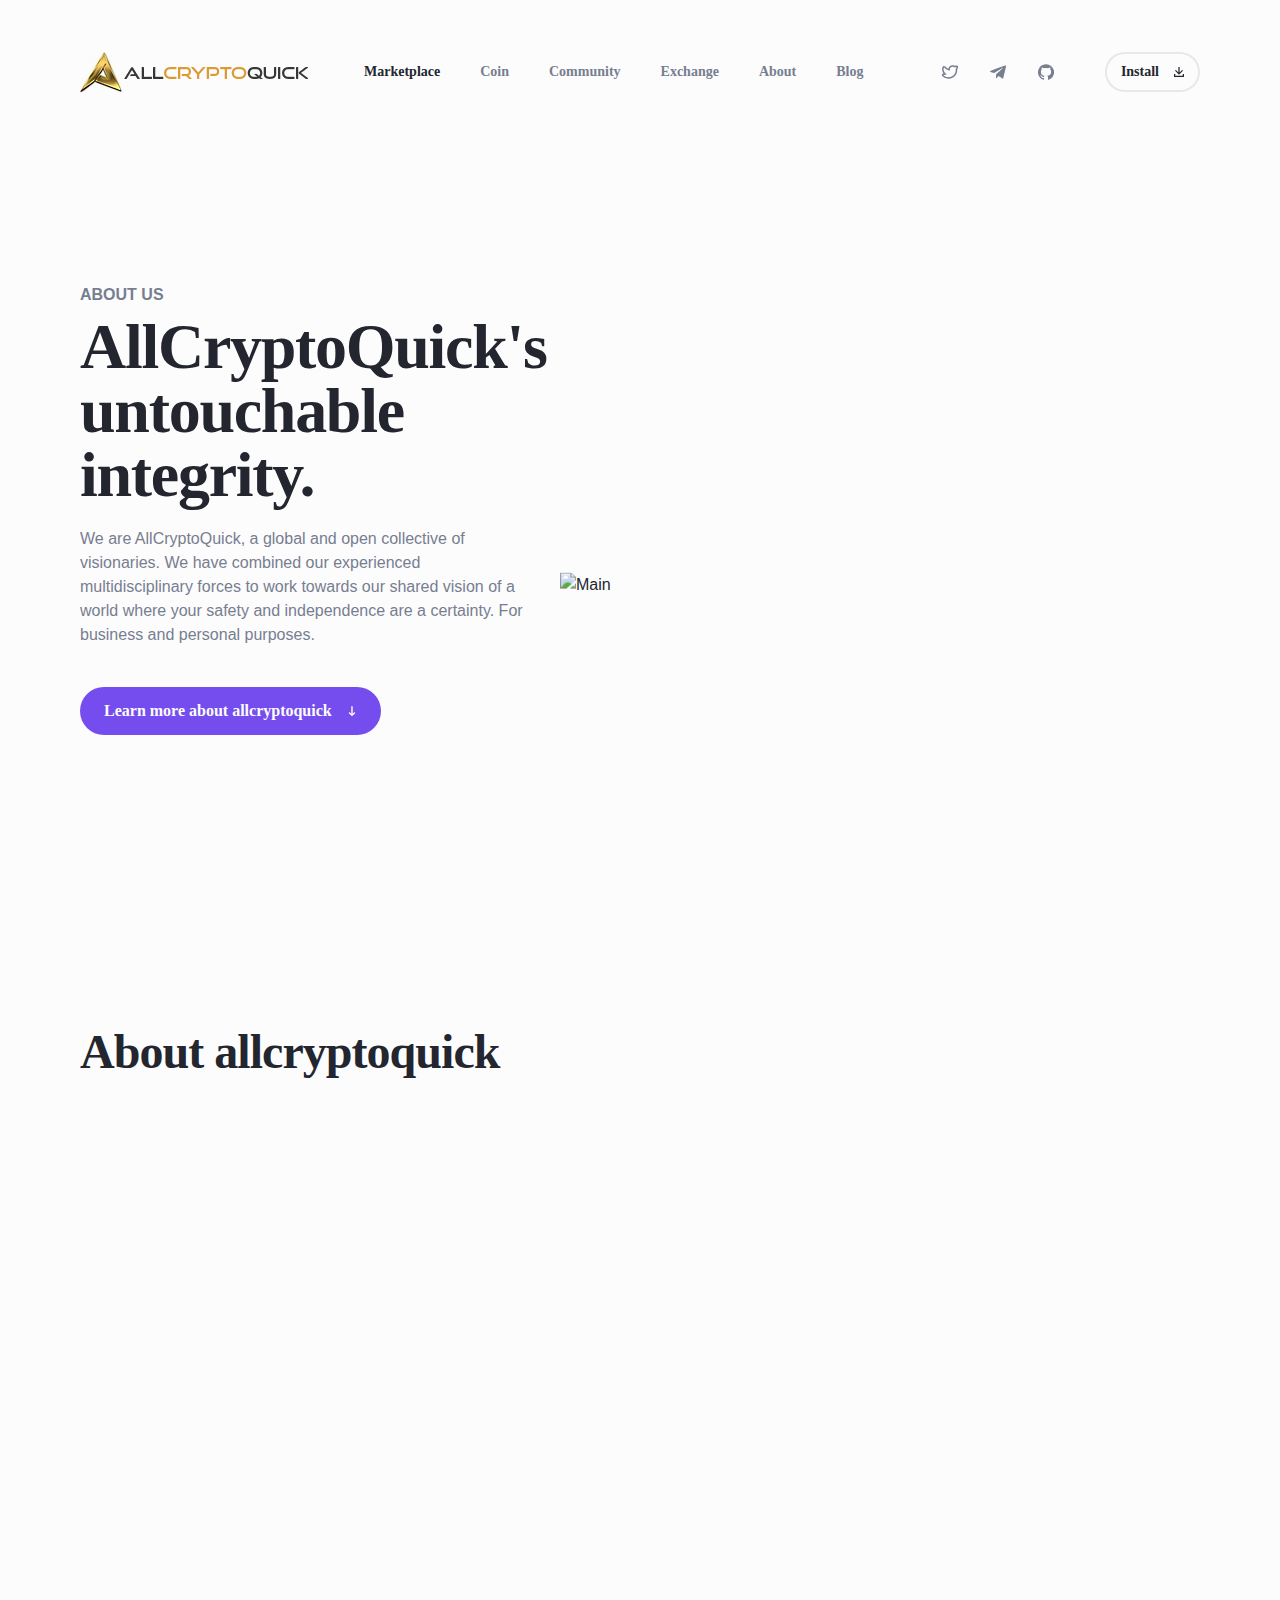
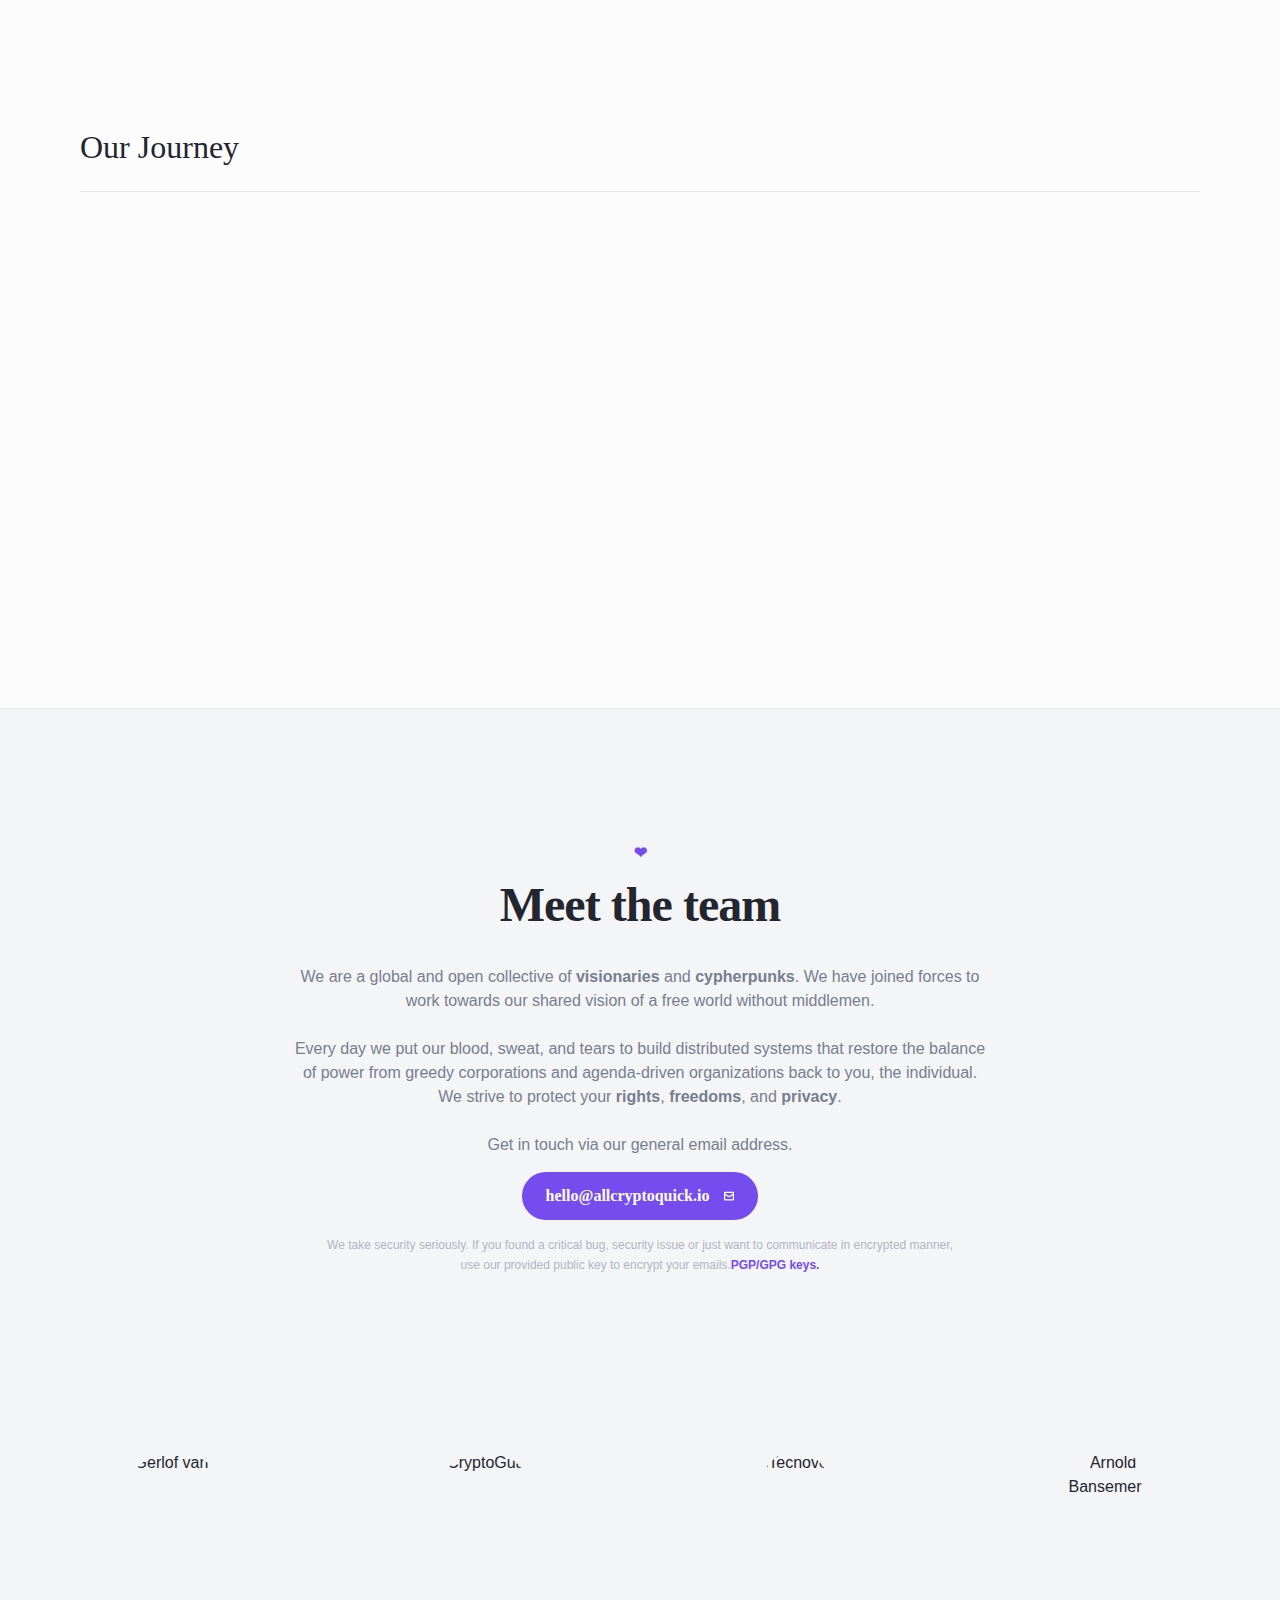
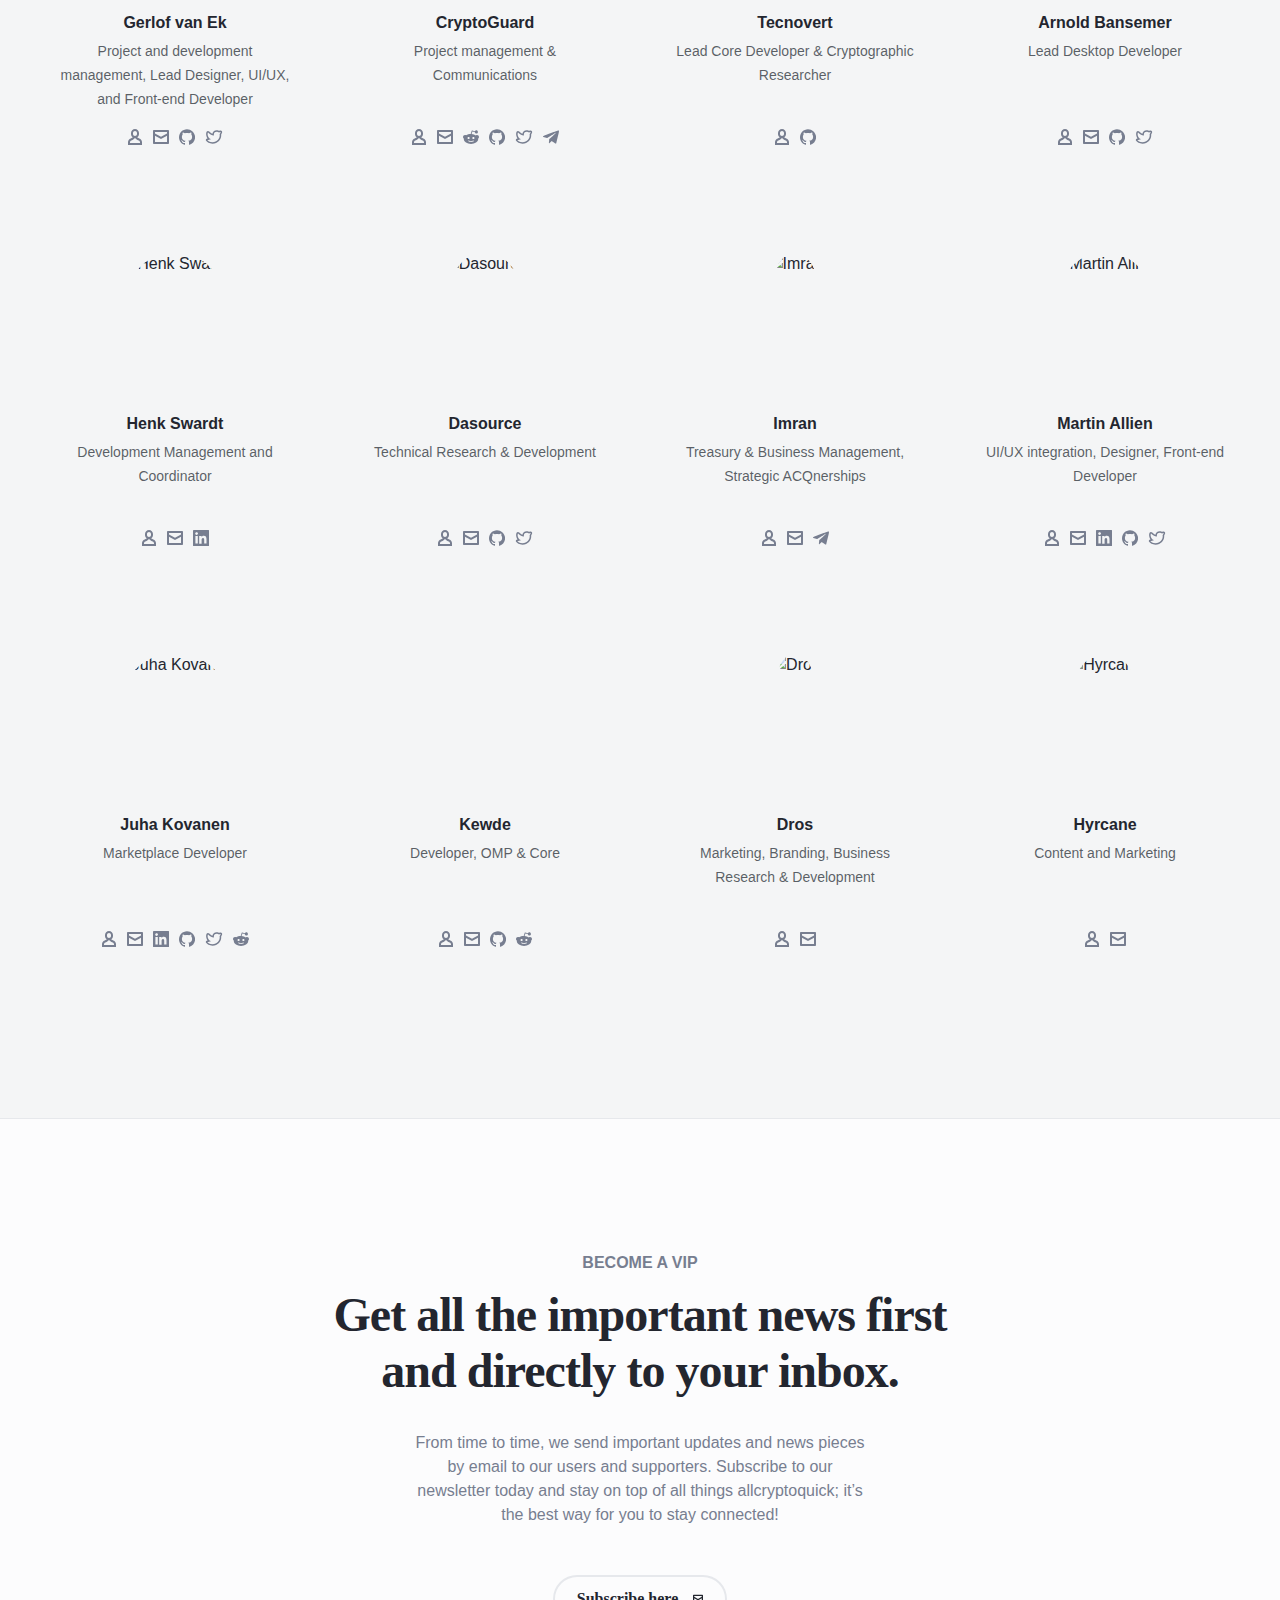
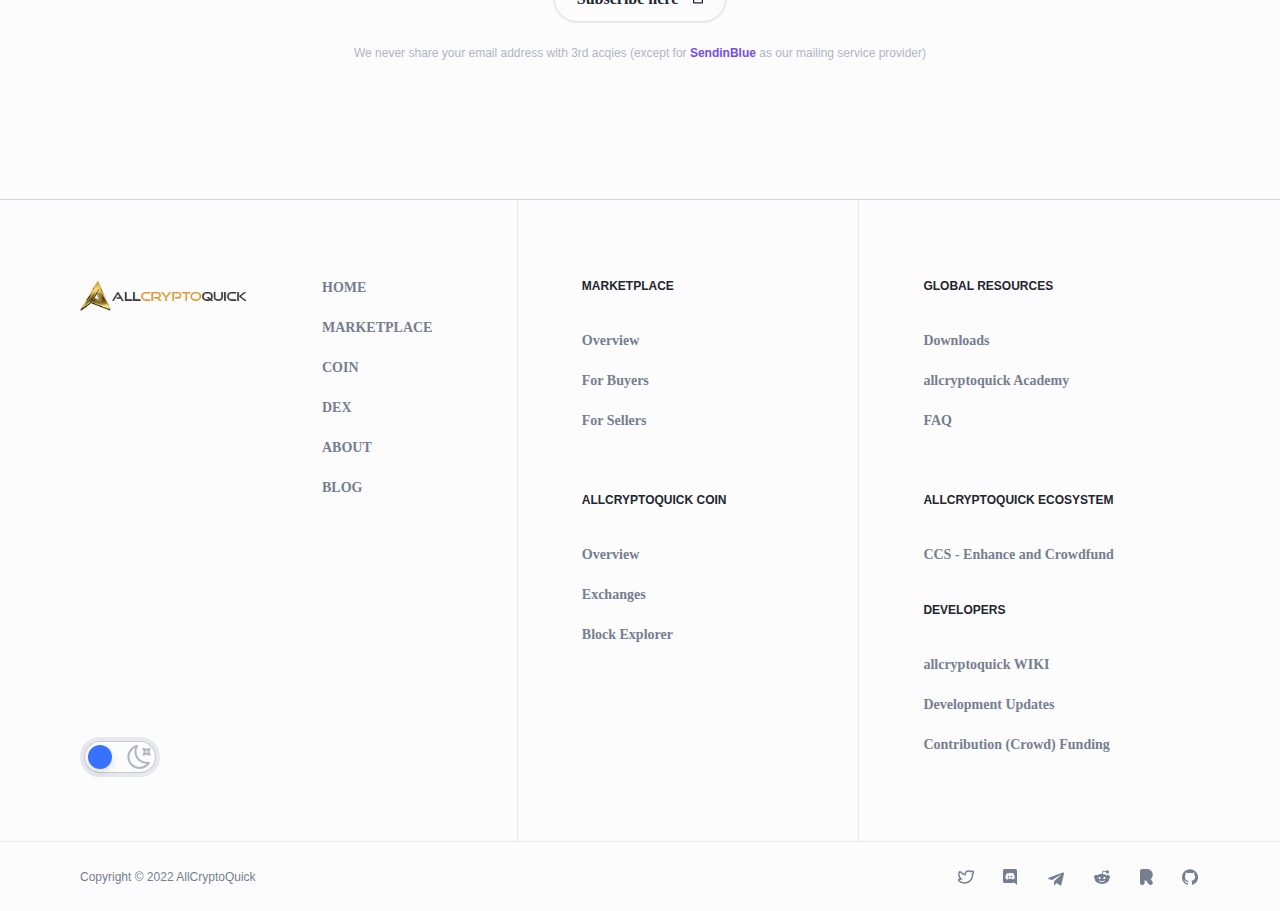
==== commit 17fc9e81: "Update Exchange" ====
--- a/about.html
+++ b/about.html
@@ -58,7 +58,7 @@
     <div class="header__wrap js-header-wrap">
       <nav class="header__nav"><a class="header__link active" href="marketplace">Marketplace</a><a class="header__link" href="coin">Coin</a>
         <a class="header__link" href="https://allcryptoquick.com" target="_blank">Community</a>
-        <a class="header__link" href="dex">Dex</a>
+        <a class="header__link" href="https://app.acqswap.com">Exchange</a>
         <a class="header__link" href="about">About</a>
         <a class="header__link" href="https://allcryptoquick.news" target="_blank">Blog</a></nav>
       <div class="header__group">
--- a/css/app.min.css
+++ b/css/app.min.css
@@ -1991,7 +1991,7 @@
         background: #23262F; }
     .select .option.selected {
       font-weight: 500;
-      color: #3772FF; }
+      color: #f91717; }
 
 .text-right {
   text-align: right; }
